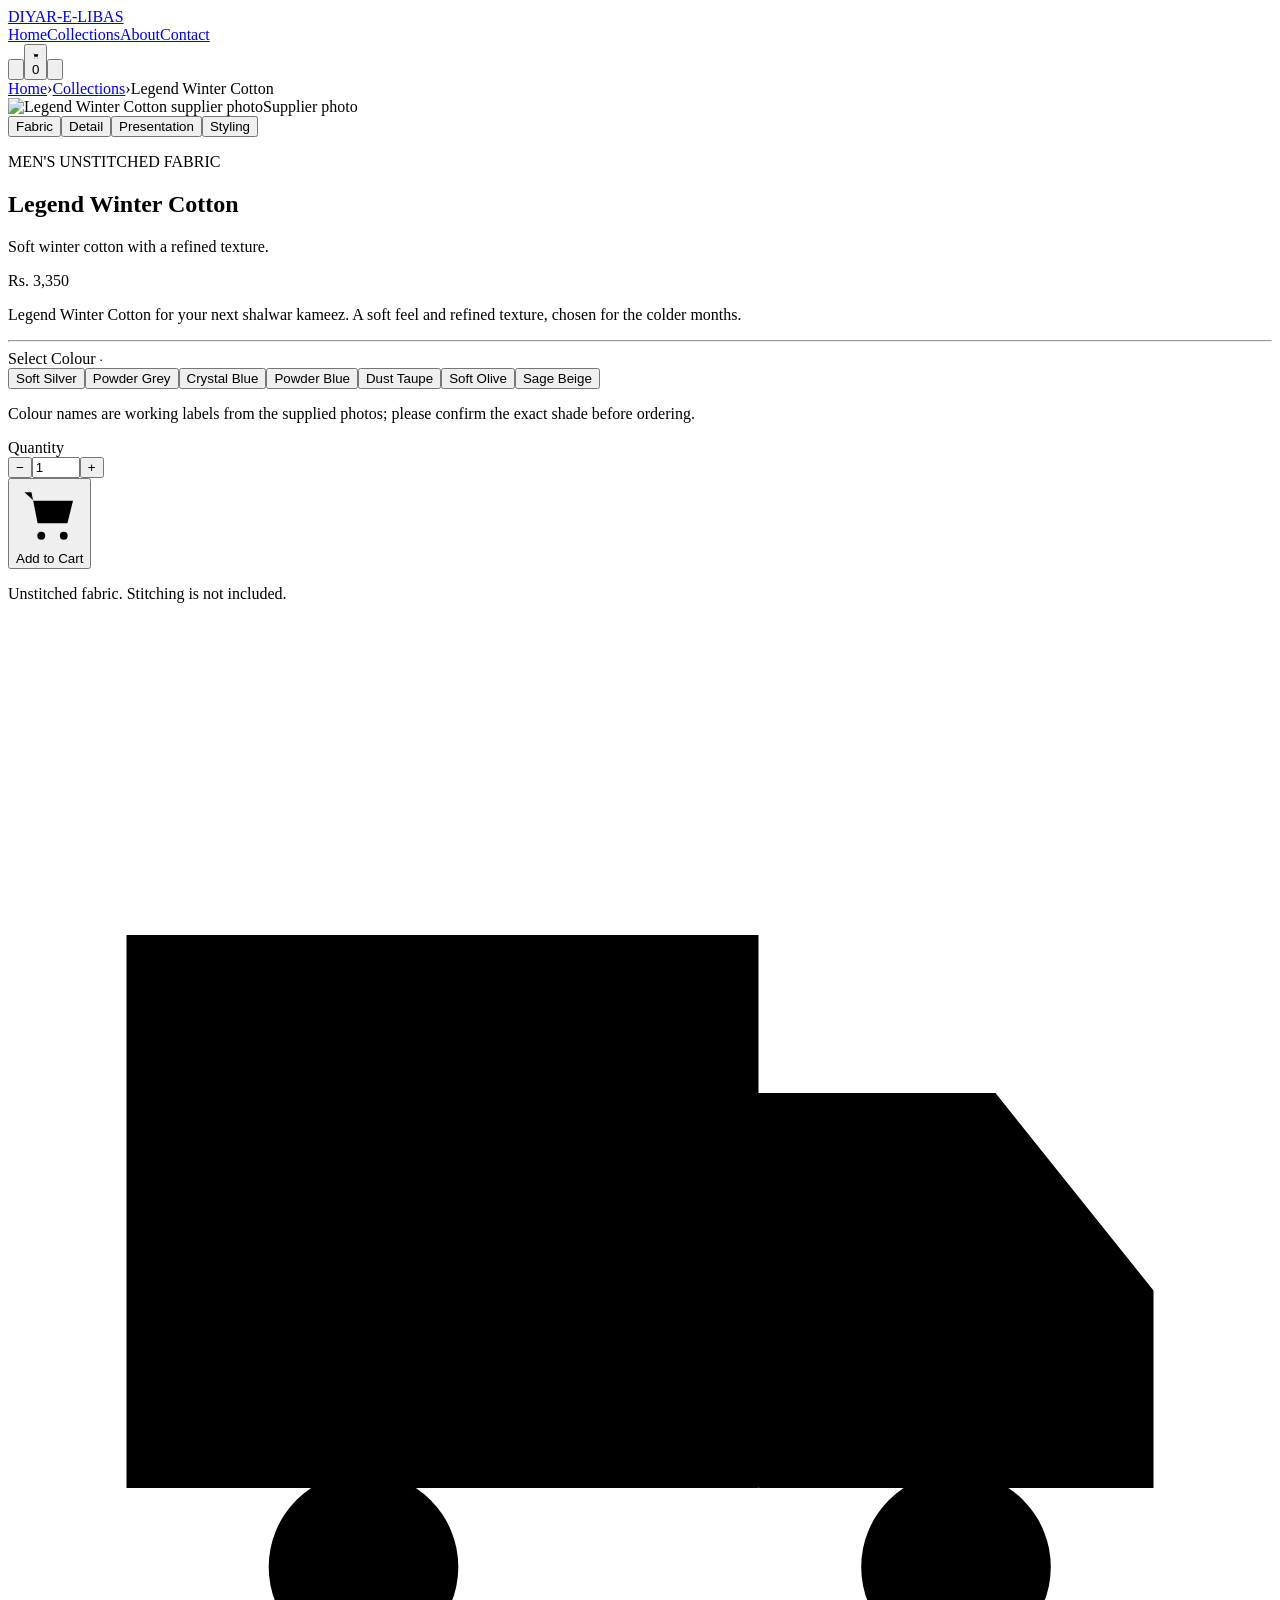
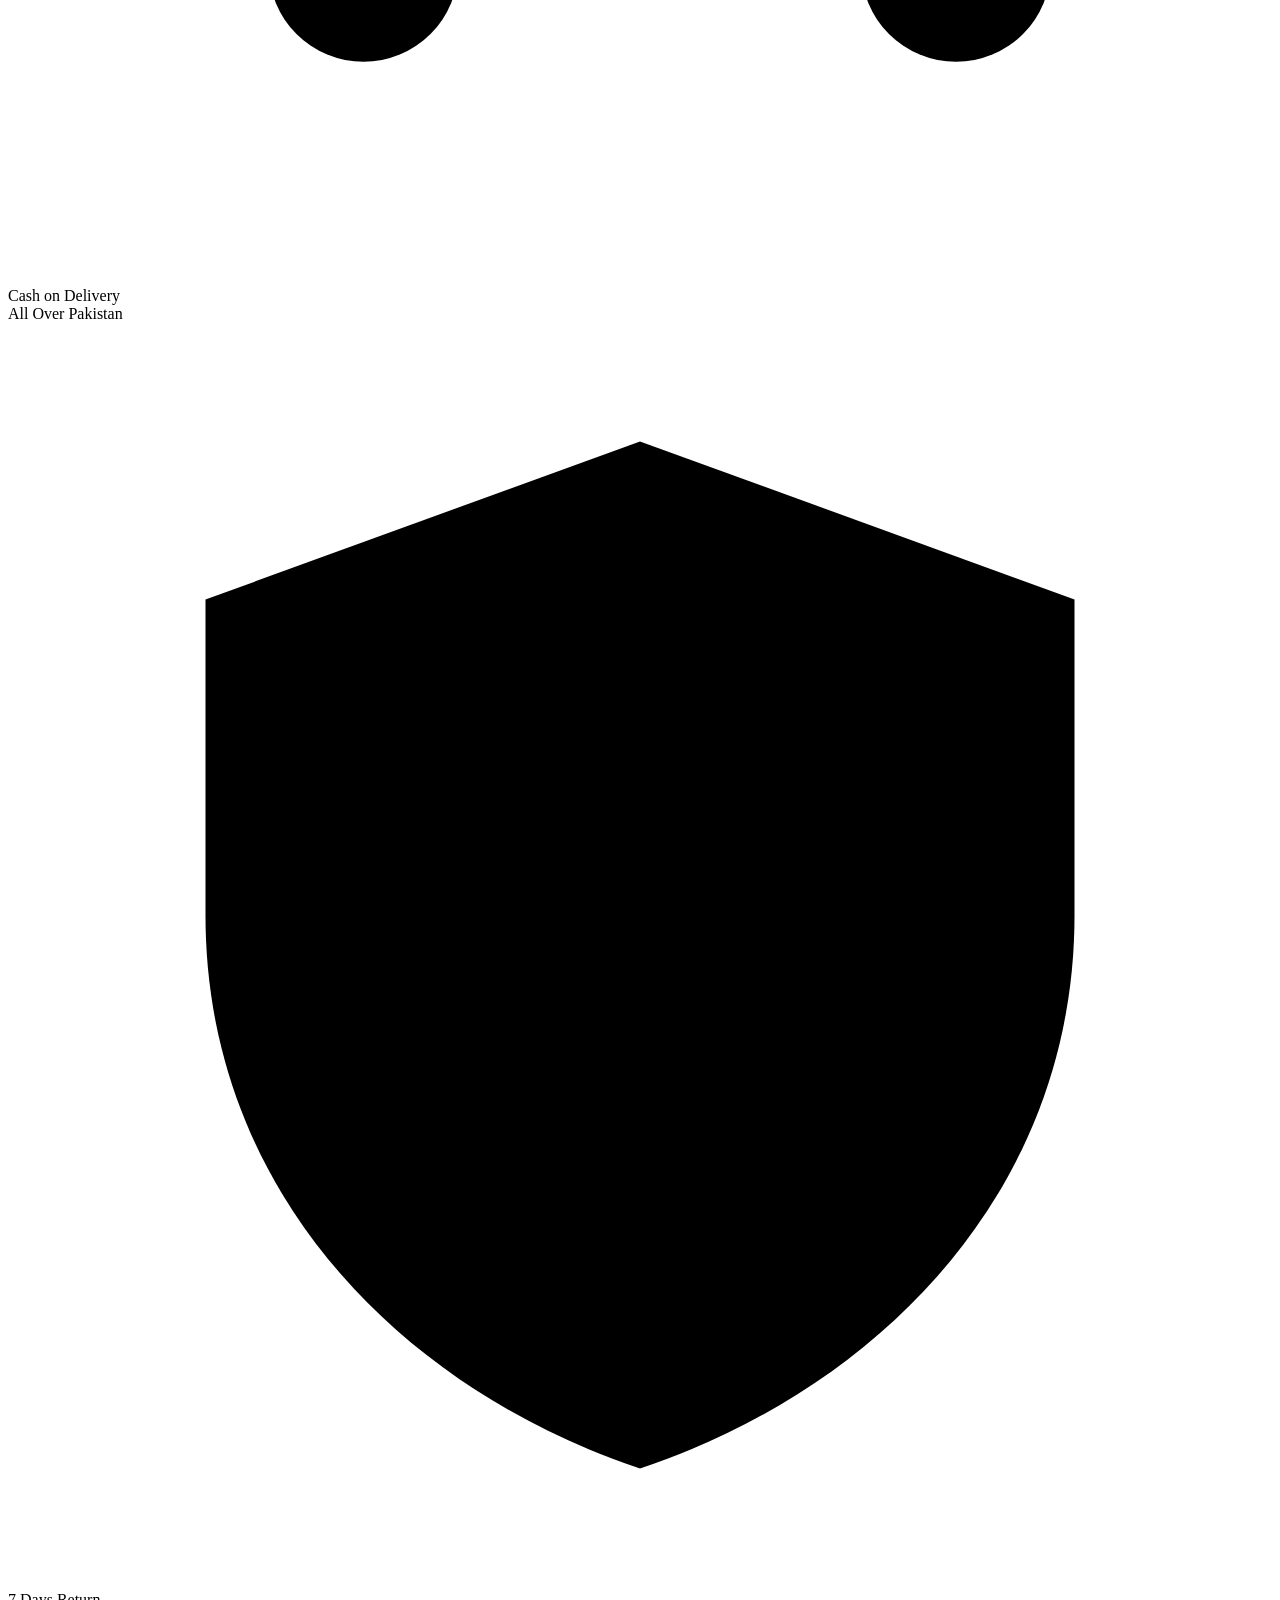
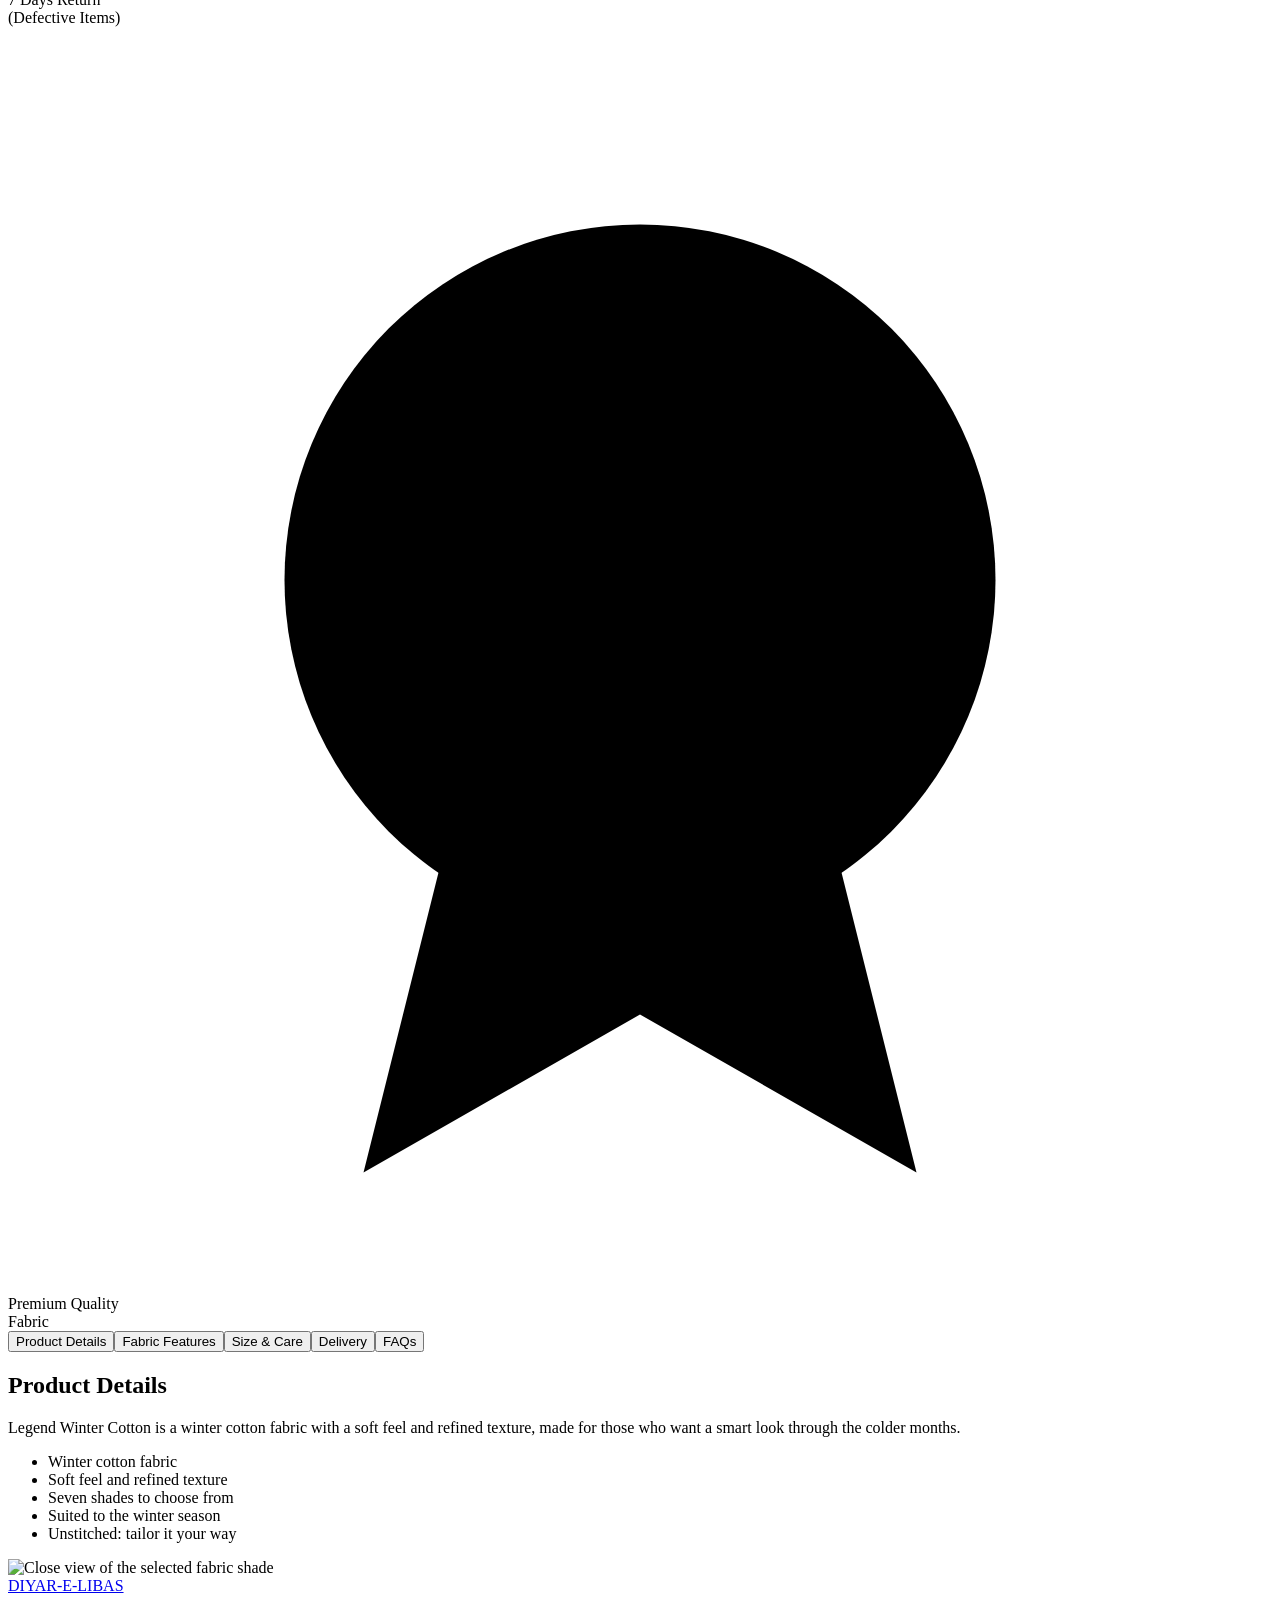
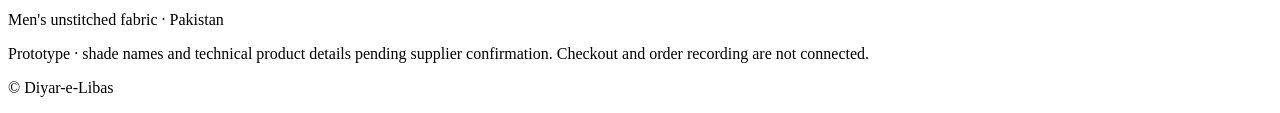
==== legend-winter-cotton.html @ 96d7ecd5 "Add files via upload" ====
<!doctype html>
<html lang="en"><head><meta charset="utf-8"><meta name="viewport" content="width=device-width, initial-scale=1"><meta name="description" content="Legend Winter Cotton men&#x27;s unstitched fabric by Diyar-e-Libas. Choose your shade and order across Pakistan."><title>Legend Winter Cotton Unstitched Fabric | Diyar-e-Libas</title>
<link rel="preconnect" href="https://fonts.googleapis.com"><link rel="preconnect" href="https://fonts.gstatic.com" crossorigin>
<link href="https://fonts.googleapis.com/css2?family=DM+Sans:wght@400;500;600;700&family=Playfair+Display:ital,wght@0,500;0,600;0,700;1,400;1,500&display=swap" rel="stylesheet">
<link rel="stylesheet" href="css/product.css"></head>
<body>
<header class="pdp-header"><div class="pdp-header-inner">
<a class="pdp-logo" href="index.html" aria-label="Diyar-e-Libas home">DIYAR-E-LIBAS</a>
<nav class="pdp-nav" id="primary-nav" aria-label="Main"><a href="index.html">Home</a><a class="active" href="index.html#collection">Collections</a><a href="index.html#guide">About</a><a href="index.html#details">Contact</a></nav>
<div class="pdp-icons"><button class="pdp-icon-btn" type="button" aria-label="Search"><svg viewBox="0 0 24 24"><circle cx="11" cy="11" r="7"/><path d="M20 20l-4-4"/></svg></button><button class="pdp-icon-btn" type="button" aria-label="Cart"><svg viewBox="0 0 24 24"><path d="M3 4h2.5l2.2 11h10.6l2-8H6.3"/><circle cx="9" cy="19.5" r="1.4"/><circle cx="17" cy="19.5" r="1.4"/></svg><span class="cart-count" id="cart-count">0</span></button><button class="pdp-icon-btn pdp-menu-btn" id="menu-toggle" type="button" aria-expanded="false" aria-controls="primary-nav" aria-label="Menu"><svg viewBox="0 0 24 24"><path d="M4 7h16M4 12h16M4 17h16"/></svg></button></div>
</div></header>
<main class="pdp-main">
<nav class="pdp-crumbs" aria-label="Breadcrumb"><a href="index.html">Home</a><span class="sep">›</span><a href="index.html#collection">Collections</a><span class="sep">›</span><span aria-current="page">Legend Winter Cotton</span></nav>
<section class="pdp-grid">
<div class="pdp-gallery"><div class="pdp-main-img"><img id="pdp-main-img" src="assets/products/collection2_01.webp" alt="Legend Winter Cotton supplier photo"><span class="pdp-view-label" id="pdp-view-label">Supplier photo</span></div><div class="pdp-thumbs"><button type="button" class="pdp-thumb " data-view="fabric" aria-pressed="false" aria-label="Fabric"><img src="assets/products/collection2_01.webp" alt="" loading="lazy"><span>Fabric</span></button><button type="button" class="pdp-thumb t-detail" data-view="detail" aria-pressed="false" aria-label="Detail"><img src="assets/products/collection2_01.webp" alt="" loading="lazy"><span>Detail</span></button><button type="button" class="pdp-thumb t-present" data-view="presentation" aria-pressed="false" aria-label="Presentation"><img src="assets/products/collection2_01.webp" alt="" loading="lazy"><span>Presentation</span></button><button type="button" class="pdp-thumb " data-view="styling" aria-pressed="false" aria-label="Styling"><img src="assets/style-model-1.jpg" alt="" loading="lazy"><span>Styling</span></button></div></div>
<div class="pdp-info"><p class="pdp-kicker">MEN'S UNSTITCHED FABRIC</p><h1>Legend Winter Cotton</h1><p class="pdp-tagline">Soft winter cotton with a refined texture.</p><p class="pdp-price">Rs. 3,350</p><p class="pdp-desc">Legend Winter Cotton for your next shalwar kameez. A soft feel and refined texture, chosen for the colder months.</p><hr class="pdp-rule">
<div class="pdp-label">Select Colour <small>· <span id="selected-shade"></span></small></div><div class="swatches" role="group" aria-label="Choose colour"><button type="button" class="swatch-btn" data-i="0" aria-pressed="false" aria-label="Soft Silver"><span class="swatch-dot" style="--c:#ada9af"></span><span class="nm">Soft Silver</span></button><button type="button" class="swatch-btn" data-i="1" aria-pressed="false" aria-label="Powder Grey"><span class="swatch-dot" style="--c:#737782"></span><span class="nm">Powder Grey</span></button><button type="button" class="swatch-btn" data-i="2" aria-pressed="false" aria-label="Crystal Blue"><span class="swatch-dot" style="--c:#7fa2ce"></span><span class="nm">Crystal Blue</span></button><button type="button" class="swatch-btn" data-i="3" aria-pressed="false" aria-label="Powder Blue"><span class="swatch-dot" style="--c:#a0acbc"></span><span class="nm">Powder Blue</span></button><button type="button" class="swatch-btn" data-i="4" aria-pressed="false" aria-label="Dust Taupe"><span class="swatch-dot" style="--c:#837b76"></span><span class="nm">Dust Taupe</span></button><button type="button" class="swatch-btn" data-i="5" aria-pressed="false" aria-label="Soft Olive"><span class="swatch-dot" style="--c:#909076"></span><span class="nm">Soft Olive</span></button><button type="button" class="swatch-btn" data-i="6" aria-pressed="false" aria-label="Sage Beige"><span class="swatch-dot" style="--c:#b2ab8e"></span><span class="nm">Sage Beige</span></button></div>
<p class="pdp-help">Colour names are working labels from the supplied photos; please confirm the exact shade before ordering.</p>
<div class="qty-row"><span class="pdp-label">Quantity</span><div class="qty"><button type="button" id="qty-minus" aria-label="Decrease quantity">−</button><input id="qty" type="number" min="1" max="20" value="1" inputmode="numeric" aria-label="Quantity"><button type="button" id="qty-plus" aria-label="Increase quantity">+</button></div></div>
<button class="add-cart" id="add-cart" type="button"><svg viewBox="0 0 24 24"><path d="M3 4h2.5l2.2 11h10.6l2-8H6.3"/><circle cx="9" cy="19.5" r="1.4"/><circle cx="17" cy="19.5" r="1.4"/></svg>Add to Cart</button><p class="cart-msg" id="cart-msg" role="status"></p>
<p class="unstitched-note">Unstitched fabric. Stitching is not included.</p>
<div class="trust"><div><svg viewBox="0 0 32 32"><path d="M3 8h16v14H3zM19 12h6l4 5v5h-10"/><circle cx="9" cy="24" r="2.4"/><circle cx="24" cy="24" r="2.4"/></svg>Cash on Delivery<br>All Over Pakistan</div><div><svg viewBox="0 0 32 32"><path d="M16 3l11 4v8c0 7-5 12-11 14C10 27 5 22 5 15V7z"/><path d="M11 16l4 4 7-8"/></svg>7 Days Return<br>(Defective Items)</div><div><svg viewBox="0 0 32 32"><circle cx="16" cy="14" r="9"/><path d="M11 21l-2 8 7-4 7 4-2-8"/><path d="M12 14l3 3 5-6"/></svg>Premium Quality<br>Fabric</div></div>
</div></section>
<section class="pdp-tabs-card" aria-label="Product information"><div class="tab-list" role="tablist"><button class="tab-btn" role="tab" id="tab-0" aria-controls="panel-0" aria-selected="true" tabindex="0" type="button">Product Details</button><button class="tab-btn" role="tab" id="tab-1" aria-controls="panel-1" aria-selected="false" tabindex="-1" type="button">Fabric Features</button><button class="tab-btn" role="tab" id="tab-2" aria-controls="panel-2" aria-selected="false" tabindex="-1" type="button">Size &amp; Care</button><button class="tab-btn" role="tab" id="tab-3" aria-controls="panel-3" aria-selected="false" tabindex="-1" type="button">Delivery</button><button class="tab-btn" role="tab" id="tab-4" aria-controls="panel-4" aria-selected="false" tabindex="-1" type="button">FAQs</button></div><div class="tab-panel" role="tabpanel" id="panel-0" aria-labelledby="tab-0"><div class="panel-grid"><div><h2>Product Details</h2><p>Legend Winter Cotton is a winter cotton fabric with a soft feel and refined texture, made for those who want a smart look through the colder months.</p><ul class="checks"><li>Winter cotton fabric</li><li>Soft feel and refined texture</li><li>Seven shades to choose from</li><li>Suited to the winter season</li><li>Unstitched: tailor it your way</li></ul></div><div class="panel-img"><img id="panel-img" src="assets/products/collection2_01.webp" alt="Close view of the selected fabric shade" loading="lazy"></div></div></div><div class="tab-panel" role="tabpanel" id="panel-1" aria-labelledby="tab-1" hidden><div class="panel-grid single"><div><h2>Fabric Features</h2><ul class="info-list"><li><b>Product</b><em>Legend Winter Cotton unstitched fabric</em></li><li><b>Shades</b><em>7 to choose from</em></li><li><b>Composition</b><em>Being confirmed with the supplier</em></li><li><b>Fabric length</b><em>Being confirmed with the supplier</em></li></ul><div class="note-box"><strong>Colour accuracy:</strong> lighting, camera processing and your screen can affect how a shade looks. If a precise shade matters, confirm it with us before ordering.</div></div></div></div><div class="tab-panel" role="tabpanel" id="panel-2" aria-labelledby="tab-2" hidden><div class="panel-grid single"><div><h2>Size &amp; Care</h2><ul class="info-list"><li><b>Type</b><em>Unstitched fabric, tailoring not included</em></li><li><b>Length per order</b><em>Being confirmed with the supplier</em></li><li><b>Care instructions</b><em>Being confirmed with the supplier</em></li></ul><div class="note-box">We will publish verified length and care details here before live orders open. We do not guess these specifications.</div></div></div></div><div class="tab-panel" role="tabpanel" id="panel-3" aria-labelledby="tab-3" hidden><div class="panel-grid single"><div><h2>Delivery</h2><ul class="info-list"><li><b>Coverage</b><em>All over Pakistan</em></li><li><b>Payment</b><em>Cash on Delivery planned</em></li><li><b>Delivery charges</b><em>Being confirmed</em></li><li><b>Delivery time</b><em>Being confirmed</em></li><li><b>Returns</b><em>7 days for defective items</em></li></ul></div></div></div><div class="tab-panel" role="tabpanel" id="panel-4" aria-labelledby="tab-4" hidden><div class="panel-grid single"><div class="faq"><h2>Frequently Asked Questions</h2><details><summary>Is this a ready-made suit?</summary><p>No. This is unstitched fabric. Stitching and tailoring are not included.</p></details><details><summary>How much fabric will I receive?</summary><p>The exact length is being confirmed with the supplier and will be shown here before live orders open.</p></details><details><summary>Will the shade match the photo exactly?</summary><p>Photos are a visual reference. Lighting and screen settings can change how a colour looks. If an exact match matters, confirm the shade with us before ordering.</p></details><details><summary>Can I pay Cash on Delivery?</summary><p>Cash on Delivery is planned for orders across Pakistan. Checkout is not connected in this prototype.</p></details><details><summary>What if the item arrives damaged or incorrect?</summary><p>Defective items are covered by our 7-day return window. The final policy wording will be published before launch.</p></details><details><summary>How much is delivery and when will it arrive?</summary><p>Courier, delivery charges and delivery time are being confirmed and will be shown clearly before an order is accepted.</p></details></div></div></div></section>
</main>
<footer class="pdp-footer"><a class="pdp-logo" href="index.html">DIYAR-E-LIBAS</a><p>Men's unstitched fabric · Pakistan</p><p>Prototype · shade names and technical product details pending supplier confirmation. Checkout and order recording are not connected.</p><p>© <span id="year"></span> Diyar-e-Libas</p></footer>
<script>window.PRODUCT={"name": "Legend Winter Cotton", "styling": "assets/style-model-1.jpg", "shades": [{"name": "Soft Silver", "color": "#ada9af", "img": "assets/products/collection2_01.webp"}, {"name": "Powder Grey", "color": "#737782", "img": "assets/products/collection2_02.webp"}, {"name": "Crystal Blue", "color": "#7fa2ce", "img": "assets/products/collection2_03.webp"}, {"name": "Powder Blue", "color": "#a0acbc", "img": "assets/products/collection2_04.webp"}, {"name": "Dust Taupe", "color": "#837b76", "img": "assets/products/collection2_05.webp"}, {"name": "Soft Olive", "color": "#909076", "img": "assets/products/collection2_06.webp"}, {"name": "Sage Beige", "color": "#b2ab8e", "img": "assets/products/collection2_07.webp"}]};</script><script src="js/product.js"></script>
</body></html>
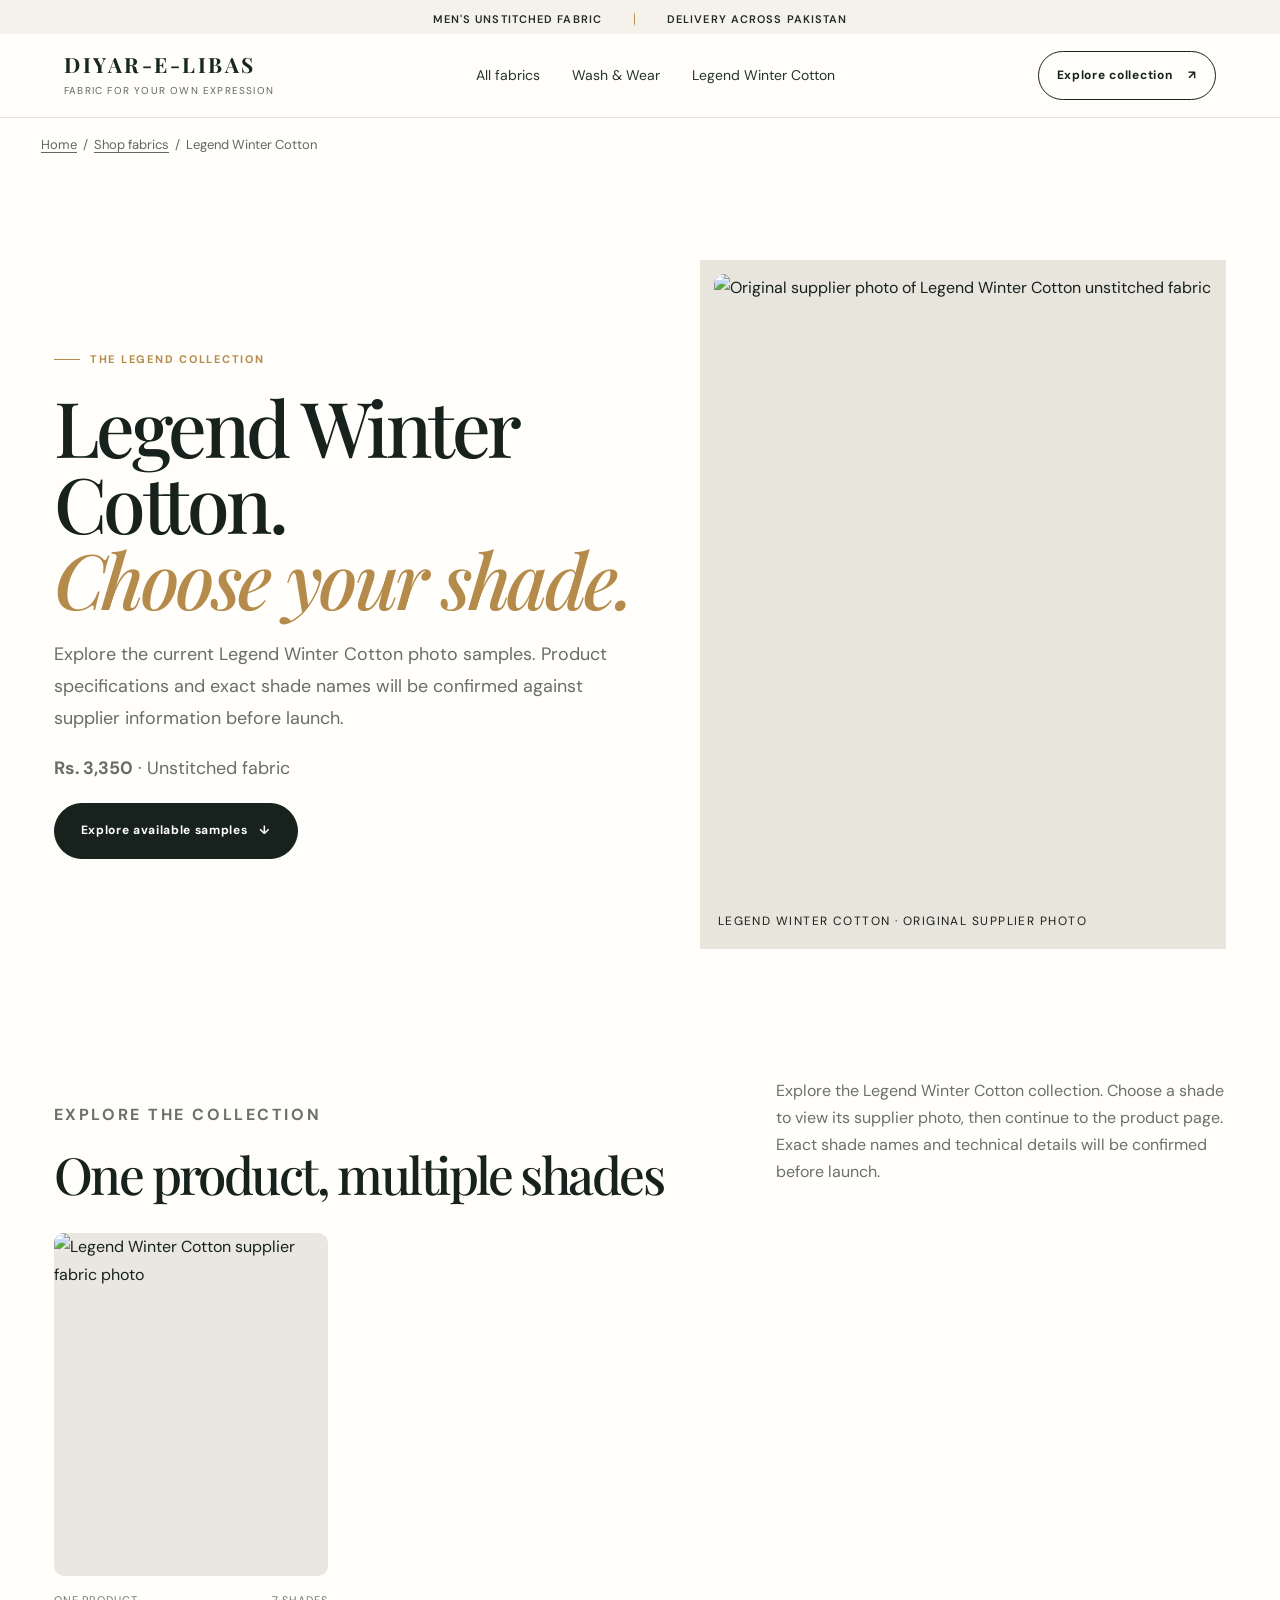
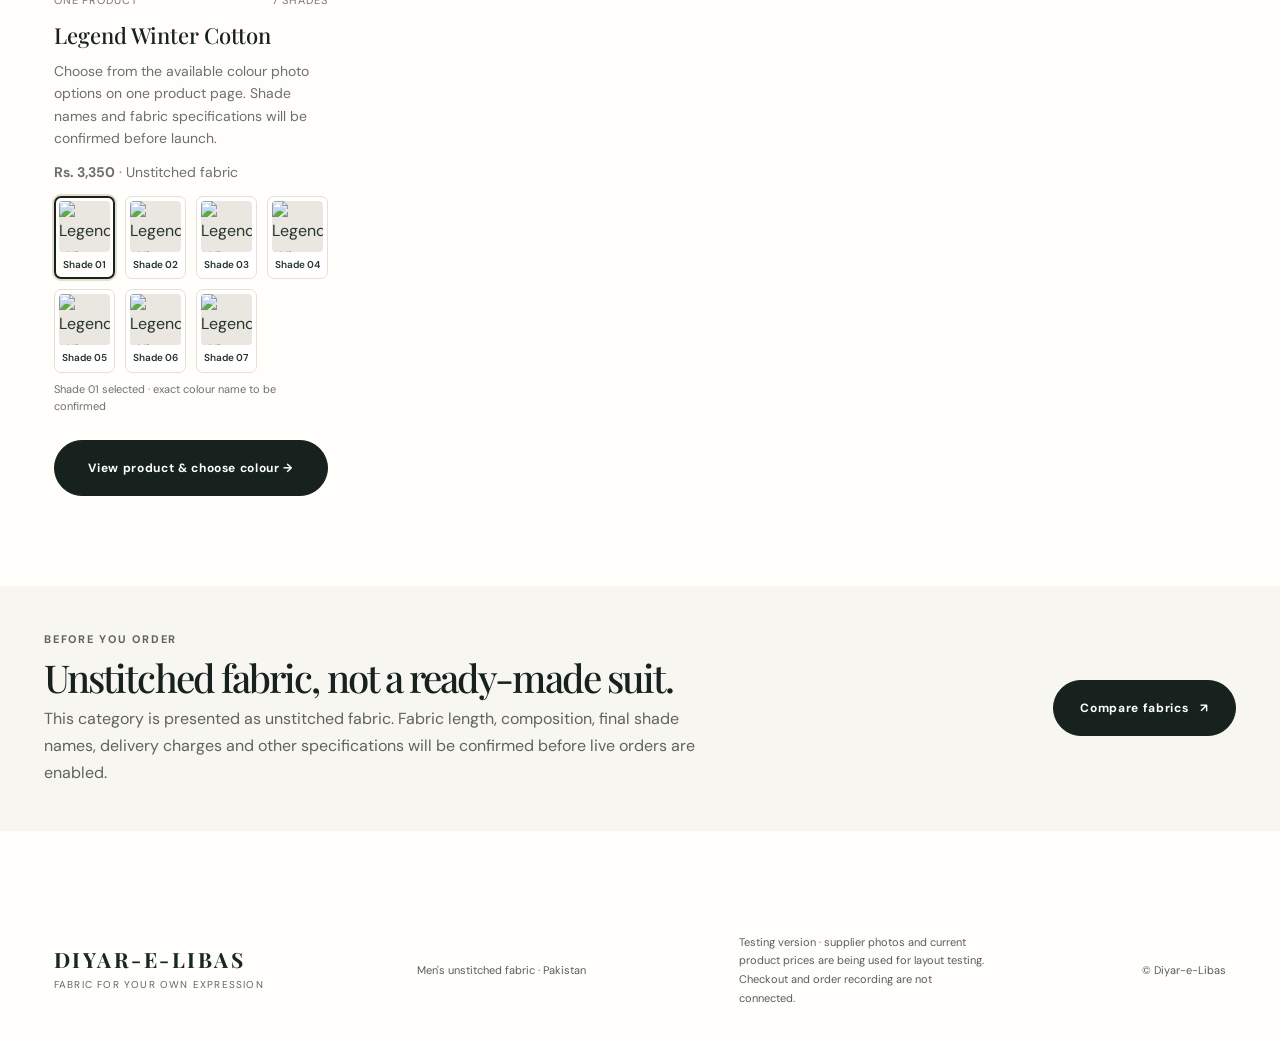
==== commit 3ac630c1: "Add files via upload" ====
--- a/legend-winter-cotton.html
+++ b/legend-winter-cotton.html
@@ -1,28 +1 @@
-<!doctype html>
-<html lang="en"><head><meta charset="utf-8"><meta name="viewport" content="width=device-width, initial-scale=1"><meta name="description" content="Legend Winter Cotton men&#x27;s unstitched fabric by Diyar-e-Libas. Choose your shade and order across Pakistan."><title>Legend Winter Cotton Unstitched Fabric | Diyar-e-Libas</title>
-<link rel="preconnect" href="https://fonts.googleapis.com"><link rel="preconnect" href="https://fonts.gstatic.com" crossorigin>
-<link href="https://fonts.googleapis.com/css2?family=DM+Sans:wght@400;500;600;700&family=Playfair+Display:ital,wght@0,500;0,600;0,700;1,400;1,500&display=swap" rel="stylesheet">
-<link rel="stylesheet" href="css/product.css"></head>
-<body>
-<header class="pdp-header"><div class="pdp-header-inner">
-<a class="pdp-logo" href="index.html" aria-label="Diyar-e-Libas home">DIYAR-E-LIBAS</a>
-<nav class="pdp-nav" id="primary-nav" aria-label="Main"><a href="index.html">Home</a><a class="active" href="index.html#collection">Collections</a><a href="index.html#guide">About</a><a href="index.html#details">Contact</a></nav>
-<div class="pdp-icons"><button class="pdp-icon-btn" type="button" aria-label="Search"><svg viewBox="0 0 24 24"><circle cx="11" cy="11" r="7"/><path d="M20 20l-4-4"/></svg></button><button class="pdp-icon-btn" type="button" aria-label="Cart"><svg viewBox="0 0 24 24"><path d="M3 4h2.5l2.2 11h10.6l2-8H6.3"/><circle cx="9" cy="19.5" r="1.4"/><circle cx="17" cy="19.5" r="1.4"/></svg><span class="cart-count" id="cart-count">0</span></button><button class="pdp-icon-btn pdp-menu-btn" id="menu-toggle" type="button" aria-expanded="false" aria-controls="primary-nav" aria-label="Menu"><svg viewBox="0 0 24 24"><path d="M4 7h16M4 12h16M4 17h16"/></svg></button></div>
-</div></header>
-<main class="pdp-main">
-<nav class="pdp-crumbs" aria-label="Breadcrumb"><a href="index.html">Home</a><span class="sep">›</span><a href="index.html#collection">Collections</a><span class="sep">›</span><span aria-current="page">Legend Winter Cotton</span></nav>
-<section class="pdp-grid">
-<div class="pdp-gallery"><div class="pdp-main-img"><img id="pdp-main-img" src="assets/products/collection2_01.webp" alt="Legend Winter Cotton supplier photo"><span class="pdp-view-label" id="pdp-view-label">Supplier photo</span></div><div class="pdp-thumbs"><button type="button" class="pdp-thumb " data-view="fabric" aria-pressed="false" aria-label="Fabric"><img src="assets/products/collection2_01.webp" alt="" loading="lazy"><span>Fabric</span></button><button type="button" class="pdp-thumb t-detail" data-view="detail" aria-pressed="false" aria-label="Detail"><img src="assets/products/collection2_01.webp" alt="" loading="lazy"><span>Detail</span></button><button type="button" class="pdp-thumb t-present" data-view="presentation" aria-pressed="false" aria-label="Presentation"><img src="assets/products/collection2_01.webp" alt="" loading="lazy"><span>Presentation</span></button><button type="button" class="pdp-thumb " data-view="styling" aria-pressed="false" aria-label="Styling"><img src="assets/style-model-1.jpg" alt="" loading="lazy"><span>Styling</span></button></div></div>
-<div class="pdp-info"><p class="pdp-kicker">MEN'S UNSTITCHED FABRIC</p><h1>Legend Winter Cotton</h1><p class="pdp-tagline">Soft winter cotton with a refined texture.</p><p class="pdp-price">Rs. 3,350</p><p class="pdp-desc">Legend Winter Cotton for your next shalwar kameez. A soft feel and refined texture, chosen for the colder months.</p><hr class="pdp-rule">
-<div class="pdp-label">Select Colour <small>· <span id="selected-shade"></span></small></div><div class="swatches" role="group" aria-label="Choose colour"><button type="button" class="swatch-btn" data-i="0" aria-pressed="false" aria-label="Soft Silver"><span class="swatch-dot" style="--c:#ada9af"></span><span class="nm">Soft Silver</span></button><button type="button" class="swatch-btn" data-i="1" aria-pressed="false" aria-label="Powder Grey"><span class="swatch-dot" style="--c:#737782"></span><span class="nm">Powder Grey</span></button><button type="button" class="swatch-btn" data-i="2" aria-pressed="false" aria-label="Crystal Blue"><span class="swatch-dot" style="--c:#7fa2ce"></span><span class="nm">Crystal Blue</span></button><button type="button" class="swatch-btn" data-i="3" aria-pressed="false" aria-label="Powder Blue"><span class="swatch-dot" style="--c:#a0acbc"></span><span class="nm">Powder Blue</span></button><button type="button" class="swatch-btn" data-i="4" aria-pressed="false" aria-label="Dust Taupe"><span class="swatch-dot" style="--c:#837b76"></span><span class="nm">Dust Taupe</span></button><button type="button" class="swatch-btn" data-i="5" aria-pressed="false" aria-label="Soft Olive"><span class="swatch-dot" style="--c:#909076"></span><span class="nm">Soft Olive</span></button><button type="button" class="swatch-btn" data-i="6" aria-pressed="false" aria-label="Sage Beige"><span class="swatch-dot" style="--c:#b2ab8e"></span><span class="nm">Sage Beige</span></button></div>
-<p class="pdp-help">Colour names are working labels from the supplied photos; please confirm the exact shade before ordering.</p>
-<div class="qty-row"><span class="pdp-label">Quantity</span><div class="qty"><button type="button" id="qty-minus" aria-label="Decrease quantity">−</button><input id="qty" type="number" min="1" max="20" value="1" inputmode="numeric" aria-label="Quantity"><button type="button" id="qty-plus" aria-label="Increase quantity">+</button></div></div>
-<button class="add-cart" id="add-cart" type="button"><svg viewBox="0 0 24 24"><path d="M3 4h2.5l2.2 11h10.6l2-8H6.3"/><circle cx="9" cy="19.5" r="1.4"/><circle cx="17" cy="19.5" r="1.4"/></svg>Add to Cart</button><p class="cart-msg" id="cart-msg" role="status"></p>
-<p class="unstitched-note">Unstitched fabric. Stitching is not included.</p>
-<div class="trust"><div><svg viewBox="0 0 32 32"><path d="M3 8h16v14H3zM19 12h6l4 5v5h-10"/><circle cx="9" cy="24" r="2.4"/><circle cx="24" cy="24" r="2.4"/></svg>Cash on Delivery<br>All Over Pakistan</div><div><svg viewBox="0 0 32 32"><path d="M16 3l11 4v8c0 7-5 12-11 14C10 27 5 22 5 15V7z"/><path d="M11 16l4 4 7-8"/></svg>7 Days Return<br>(Defective Items)</div><div><svg viewBox="0 0 32 32"><circle cx="16" cy="14" r="9"/><path d="M11 21l-2 8 7-4 7 4-2-8"/><path d="M12 14l3 3 5-6"/></svg>Premium Quality<br>Fabric</div></div>
-</div></section>
-<section class="pdp-tabs-card" aria-label="Product information"><div class="tab-list" role="tablist"><button class="tab-btn" role="tab" id="tab-0" aria-controls="panel-0" aria-selected="true" tabindex="0" type="button">Product Details</button><button class="tab-btn" role="tab" id="tab-1" aria-controls="panel-1" aria-selected="false" tabindex="-1" type="button">Fabric Features</button><button class="tab-btn" role="tab" id="tab-2" aria-controls="panel-2" aria-selected="false" tabindex="-1" type="button">Size &amp; Care</button><button class="tab-btn" role="tab" id="tab-3" aria-controls="panel-3" aria-selected="false" tabindex="-1" type="button">Delivery</button><button class="tab-btn" role="tab" id="tab-4" aria-controls="panel-4" aria-selected="false" tabindex="-1" type="button">FAQs</button></div><div class="tab-panel" role="tabpanel" id="panel-0" aria-labelledby="tab-0"><div class="panel-grid"><div><h2>Product Details</h2><p>Legend Winter Cotton is a winter cotton fabric with a soft feel and refined texture, made for those who want a smart look through the colder months.</p><ul class="checks"><li>Winter cotton fabric</li><li>Soft feel and refined texture</li><li>Seven shades to choose from</li><li>Suited to the winter season</li><li>Unstitched: tailor it your way</li></ul></div><div class="panel-img"><img id="panel-img" src="assets/products/collection2_01.webp" alt="Close view of the selected fabric shade" loading="lazy"></div></div></div><div class="tab-panel" role="tabpanel" id="panel-1" aria-labelledby="tab-1" hidden><div class="panel-grid single"><div><h2>Fabric Features</h2><ul class="info-list"><li><b>Product</b><em>Legend Winter Cotton unstitched fabric</em></li><li><b>Shades</b><em>7 to choose from</em></li><li><b>Composition</b><em>Being confirmed with the supplier</em></li><li><b>Fabric length</b><em>Being confirmed with the supplier</em></li></ul><div class="note-box"><strong>Colour accuracy:</strong> lighting, camera processing and your screen can affect how a shade looks. If a precise shade matters, confirm it with us before ordering.</div></div></div></div><div class="tab-panel" role="tabpanel" id="panel-2" aria-labelledby="tab-2" hidden><div class="panel-grid single"><div><h2>Size &amp; Care</h2><ul class="info-list"><li><b>Type</b><em>Unstitched fabric, tailoring not included</em></li><li><b>Length per order</b><em>Being confirmed with the supplier</em></li><li><b>Care instructions</b><em>Being confirmed with the supplier</em></li></ul><div class="note-box">We will publish verified length and care details here before live orders open. We do not guess these specifications.</div></div></div></div><div class="tab-panel" role="tabpanel" id="panel-3" aria-labelledby="tab-3" hidden><div class="panel-grid single"><div><h2>Delivery</h2><ul class="info-list"><li><b>Coverage</b><em>All over Pakistan</em></li><li><b>Payment</b><em>Cash on Delivery planned</em></li><li><b>Delivery charges</b><em>Being confirmed</em></li><li><b>Delivery time</b><em>Being confirmed</em></li><li><b>Returns</b><em>7 days for defective items</em></li></ul></div></div></div><div class="tab-panel" role="tabpanel" id="panel-4" aria-labelledby="tab-4" hidden><div class="panel-grid single"><div class="faq"><h2>Frequently Asked Questions</h2><details><summary>Is this a ready-made suit?</summary><p>No. This is unstitched fabric. Stitching and tailoring are not included.</p></details><details><summary>How much fabric will I receive?</summary><p>The exact length is being confirmed with the supplier and will be shown here before live orders open.</p></details><details><summary>Will the shade match the photo exactly?</summary><p>Photos are a visual reference. Lighting and screen settings can change how a colour looks. If an exact match matters, confirm the shade with us before ordering.</p></details><details><summary>Can I pay Cash on Delivery?</summary><p>Cash on Delivery is planned for orders across Pakistan. Checkout is not connected in this prototype.</p></details><details><summary>What if the item arrives damaged or incorrect?</summary><p>Defective items are covered by our 7-day return window. The final policy wording will be published before launch.</p></details><details><summary>How much is delivery and when will it arrive?</summary><p>Courier, delivery charges and delivery time are being confirmed and will be shown clearly before an order is accepted.</p></details></div></div></div></section>
-</main>
-<footer class="pdp-footer"><a class="pdp-logo" href="index.html">DIYAR-E-LIBAS</a><p>Men's unstitched fabric · Pakistan</p><p>Prototype · shade names and technical product details pending supplier confirmation. Checkout and order recording are not connected.</p><p>© <span id="year"></span> Diyar-e-Libas</p></footer>
-<script>window.PRODUCT={"name": "Legend Winter Cotton", "styling": "assets/style-model-1.jpg", "shades": [{"name": "Soft Silver", "color": "#ada9af", "img": "assets/products/collection2_01.webp"}, {"name": "Powder Grey", "color": "#737782", "img": "assets/products/collection2_02.webp"}, {"name": "Crystal Blue", "color": "#7fa2ce", "img": "assets/products/collection2_03.webp"}, {"name": "Powder Blue", "color": "#a0acbc", "img": "assets/products/collection2_04.webp"}, {"name": "Dust Taupe", "color": "#837b76", "img": "assets/products/collection2_05.webp"}, {"name": "Soft Olive", "color": "#909076", "img": "assets/products/collection2_06.webp"}, {"name": "Sage Beige", "color": "#b2ab8e", "img": "assets/products/collection2_07.webp"}]};</script><script src="js/product.js"></script>
-</body></html>+<!doctype html><html lang="en"><head><meta charset="utf-8"><meta name="viewport" content="width=device-width, initial-scale=1"><meta name="description" content="Explore Legend Winter Cotton by Diyar-e-Libas. View supplier photo samples and current price."><title>Legend Winter Cotton | Diyar-e-Libas</title><link rel="preconnect" href="https://fonts.googleapis.com"><link rel="preconnect" href="https://fonts.gstatic.com" crossorigin><link href="https://fonts.googleapis.com/css2?family=DM+Sans:wght@400;500;600;700&family=Playfair+Display:wght@500;600;700&display=swap" rel="stylesheet"><link rel="stylesheet" href="css/style.css"></head><body><div class="announcement"><span>MEN'S UNSTITCHED FABRIC</span><i></i><span>DELIVERY ACROSS PAKISTAN</span></div><header class="site-header"><a class="wordmark" href="index.html" aria-label="Diyar-e-Libas home"><span>DIYAR-E-LIBAS</span><small>FABRIC FOR YOUR OWN EXPRESSION</small></a><button class="menu-toggle" id="menu-toggle" aria-expanded="false" aria-controls="primary-nav">Menu <b>☰</b></button><nav class="primary-nav" id="primary-nav"><a href="index.html#collection">All fabrics</a><a href="wash-wear.html">Wash &amp; Wear</a><a href="legend-winter-cotton.html">Legend Winter Cotton</a></nav><a class="header-link" href="index.html#collection">Explore collection <span>↗</span></a></header><main><div class="breadcrumbs"><a href="index.html">Home</a> &nbsp;/&nbsp; <a href="index.html#collection">Shop fabrics</a> &nbsp;/&nbsp; Legend Winter Cotton</div><section class="category-hero"><div><p class="eyebrow"><span class="eyebrow-rule"></span> THE LEGEND COLLECTION</p><h1>Legend Winter Cotton.<br><em>Choose your shade.</em></h1><p>Explore the current Legend Winter Cotton photo samples. Product specifications and exact shade names will be confirmed against supplier information before launch.</p><p><strong>Rs. 3,350</strong> · Unstitched fabric</p><a class="button button-dark" href="#samples">Explore available samples <span>↓</span></a></div><div class="category-hero-media"><img src="assets/products/collection2_01.webp" alt="Original supplier photo of Legend Winter Cotton unstitched fabric"><span>Legend Winter Cotton · Original supplier photo</span></div></section><section class="category-products" id="samples"><div class="category-products-head"><div><p class="eyebrow">EXPLORE THE COLLECTION</p><h2>One product, multiple shades</h2></div><p>Explore the Legend Winter Cotton collection. Choose a shade to view its supplier photo, then continue to the product page. Exact shade names and technical details will be confirmed before launch.</p></div><div class="sample-grid" style="grid-template-columns:minmax(0,520px)"><article class="sample-card"><a href="legend-winter-cotton-product.html" aria-label="View Legend Winter Cotton product"><img id="category-preview" src="assets/products/collection2_01.webp" alt="Legend Winter Cotton supplier fabric photo" loading="lazy"></a><div class="sample-card-meta"><span>ONE PRODUCT</span><span>7 SHADES</span></div><h3>Legend Winter Cotton</h3><p>Choose from the available colour photo options on one product page. Shade names and fabric specifications will be confirmed before launch.</p><p><strong>Rs. 3,350</strong> · Unstitched fabric</p><div class="product-sample-options category-variants"><button type="button" class="product-sample-option active" data-image="assets/products/collection2_01.webp" data-sample="1" aria-pressed="true" style="width:58px"><img src="assets/products/collection2_01.webp" alt="Legend Winter Cotton shade photo 1" loading="lazy"><span>Shade 01</span></button><button type="button" class="product-sample-option " data-image="assets/products/collection2_02.webp" data-sample="2" aria-pressed="false" style="width:58px"><img src="assets/products/collection2_02.webp" alt="Legend Winter Cotton shade photo 2" loading="lazy"><span>Shade 02</span></button><button type="button" class="product-sample-option " data-image="assets/products/collection2_03.webp" data-sample="3" aria-pressed="false" style="width:58px"><img src="assets/products/collection2_03.webp" alt="Legend Winter Cotton shade photo 3" loading="lazy"><span>Shade 03</span></button><button type="button" class="product-sample-option " data-image="assets/products/collection2_04.webp" data-sample="4" aria-pressed="false" style="width:58px"><img src="assets/products/collection2_04.webp" alt="Legend Winter Cotton shade photo 4" loading="lazy"><span>Shade 04</span></button><button type="button" class="product-sample-option " data-image="assets/products/collection2_05.webp" data-sample="5" aria-pressed="false" style="width:58px"><img src="assets/products/collection2_05.webp" alt="Legend Winter Cotton shade photo 5" loading="lazy"><span>Shade 05</span></button><button type="button" class="product-sample-option " data-image="assets/products/collection2_06.webp" data-sample="6" aria-pressed="false" style="width:58px"><img src="assets/products/collection2_06.webp" alt="Legend Winter Cotton shade photo 6" loading="lazy"><span>Shade 06</span></button><button type="button" class="product-sample-option " data-image="assets/products/collection2_07.webp" data-sample="7" aria-pressed="false" style="width:58px"><img src="assets/products/collection2_07.webp" alt="Legend Winter Cotton shade photo 7" loading="lazy"><span>Shade 07</span></button></div><p class="variant-help" id="category-selected">Shade 01 selected · exact colour name to be confirmed</p><a class="button button-dark" href="legend-winter-cotton-product.html" style="margin-top:14px;width:100%;justify-content:center">View product &amp; choose colour →</a></article></div></section><section class="category-clarity"><div><p class="eyebrow">BEFORE YOU ORDER</p><h2>Unstitched fabric, not a ready-made suit.</h2><p>This category is presented as unstitched fabric. Fabric length, composition, final shade names, delivery charges and other specifications will be confirmed before live orders are enabled.</p></div><a class="button button-dark" href="index.html#comparison">Compare fabrics <span>↗</span></a></section></main><footer class="site-footer"><a class="wordmark footer-wordmark" href="index.html"><span>DIYAR-E-LIBAS</span><small>FABRIC FOR YOUR OWN EXPRESSION</small></a><p>Men's unstitched fabric · Pakistan</p><p class="footer-note">Testing version · supplier photos and current product prices are being used for layout testing. Checkout and order recording are not connected.</p><span>© <span id="year"></span> Diyar-e-Libas</span></footer><script src="js/main.js"></script><script>document.querySelectorAll('.category-variants [data-image]').forEach(button=>button.addEventListener('click',()=>{document.getElementById('category-preview').src=button.dataset.image;document.querySelectorAll('.category-variants [data-sample]').forEach(el=>{el.classList.toggle('active',el.dataset.sample===button.dataset.sample);el.setAttribute('aria-pressed',String(el.dataset.sample===button.dataset.sample));});document.getElementById('category-selected').textContent='Shade '+String(button.dataset.sample).padStart(2,'0')+' selected · exact colour name to be confirmed';}));</script></body></html>
--- a/css/style.css
+++ b/css/style.css
@@ -0,0 +1,1302 @@
+:root{--ink:#17231f;--ink-soft:#2d3934;--muted:#69736d;--paper:#faf9f5;--white:#fff;--ivory:#f0eee6;--sand:#e6e2d7;--olive:#66765c;--olive-dark:#43513e;--line:#deded4;--serif:'Playfair Display',Georgia,serif;--sans:'DM Sans',Arial,sans-serif;--max:1320px;--shadow:0 18px 50px rgba(23,35,31,.08)}
+*{box-sizing:border-box}html{scroll-behavior:smooth;scroll-padding-top:105px}body{margin:0;background:var(--paper);color:var(--ink);font-family:var(--sans);font-size:15px;line-height:1.65;-webkit-font-smoothing:antialiased}a{color:inherit;text-decoration:none}img{display:block;max-width:100%}button{font:inherit}.announcement{height:32px;background:var(--ink);color:#f7f6ef;display:flex;align-items:center;justify-content:center;gap:14px;font-size:9px;letter-spacing:.17em;font-weight:600}.announcement i{width:4px;height:4px;background:#b6c1a9;border-radius:50%}.site-header{height:84px;padding:0 max(calc((100vw - var(--max))/2 + 34px),5vw);display:flex;align-items:center;justify-content:space-between;gap:28px;background:rgba(250,249,245,.96);border-bottom:1px solid rgba(23,35,31,.09);position:sticky;top:0;z-index:20;backdrop-filter:blur(16px)}.wordmark{display:flex;flex-direction:column;gap:0;min-width:210px}.wordmark span{font-family:var(--serif);font-size:22px;font-weight:700;letter-spacing:.075em;line-height:1.15}.wordmark small{font-size:8px;letter-spacing:.18em;color:var(--muted);margin-top:6px}.primary-nav{display:flex;align-items:center;gap:clamp(18px,3vw,40px);font-size:11px;color:#414b46}.primary-nav a{transition:color .2s}.primary-nav a:hover,.header-link:hover,.text-link:hover{color:var(--olive)}.header-link{font-size:10px;font-weight:700;letter-spacing:.06em;border:1px solid var(--ink);padding:12px 16px;transition:all .2s}.header-link:hover{background:var(--ink);color:#fff}.header-link span,.button span{margin-left:12px}.menu-toggle{display:none;background:none;border:0;font:inherit}.hero{max-width:var(--max);margin:0 auto;padding:68px 34px 76px;display:grid;grid-template-columns:.86fr 1.14fr;gap:7%;align-items:center;min-height:590px}.hero-copy{padding:10px 0}.eyebrow{font-size:9px;letter-spacing:.19em;font-weight:700;color:var(--olive);margin:0 0 19px;display:flex;align-items:center;gap:10px}.eyebrow-rule{width:26px;height:1px;background:var(--olive)}h1,h2,h3,p{margin-top:0}h1,h2{font-family:var(--serif);font-weight:500;letter-spacing:-.05em;line-height:1.05}h1{font-size:clamp(52px,5.6vw,82px);margin-bottom:25px}h1 em,h2 em{font-weight:500;color:var(--olive);font-style:italic}.hero-description{max-width:455px;color:var(--muted);font-size:14px;line-height:1.95;margin-bottom:29px}.button{min-height:51px;display:inline-flex;align-items:center;justify-content:center;padding:0 23px;font-size:10px;font-weight:700;letter-spacing:.055em;transition:transform .2s,background .2s,border-color .2s}.button:hover{transform:translateY(-2px)}.button-dark{background:var(--ink);color:#fff;border:1px solid var(--ink)}.button-dark:hover{background:var(--olive-dark);border-color:var(--olive-dark)}.hero-proof{display:flex;align-items:center;gap:10px;margin-top:33px;color:var(--muted);font-size:10px}.proof-mark{font-size:9px;color:var(--olive);font-weight:700}.proof-divider{height:18px;width:1px;background:var(--line);margin:0 8px}.hero-media{position:relative;min-width:0;padding:0 0 0 10px}.hero-media:before{content:'';position:absolute;z-index:-1;right:-17px;top:-17px;bottom:17px;width:56%;background:#e9e8dd}.hero-media>img{width:100%;height:465px;object-fit:cover;object-position:center 55%;background:var(--ivory)}.media-caption{position:absolute;left:-16px;bottom:26px;background:var(--white);padding:17px 22px;min-width:245px;box-shadow:var(--shadow);display:flex;flex-direction:column;gap:4px}.media-caption span{font-size:8px;letter-spacing:.18em;color:var(--olive);font-weight:700}.media-caption strong{font-family:var(--serif);font-size:17px;font-weight:500}.image-review-note{position:absolute;bottom:7px;left:8px;right:8px;padding:5px 8px;background:#fffdf0dc;color:#655c48;font-size:9px;line-height:1.4}.hero-media .image-review-note{left:10px;right:0;bottom:-27px;background:transparent;color:var(--muted)}.benefit-rail{border-top:1px solid var(--line);border-bottom:1px solid var(--line);display:grid;grid-template-columns:repeat(3,1fr);padding:22px max(calc((100vw - var(--max))/2 + 34px),5vw);gap:30px;background:#f1f0e9}.benefit-rail>div{display:flex;align-items:center;gap:14px}.rail-icon{font-size:9px;color:var(--olive);font-weight:700;border:1px solid #c5cbbd;width:35px;height:35px;display:grid;place-items:center;flex-shrink:0}.benefit-rail p{margin:0;display:flex;flex-direction:column;line-height:1.55}.benefit-rail strong{font-size:11px;font-weight:700}.benefit-rail small{font-size:10px;color:var(--muted)}.section{max-width:var(--max);margin:0 auto;padding:100px 34px}.section-heading{display:flex;justify-content:space-between;align-items:end;gap:40px;margin-bottom:36px}.section-heading .eyebrow{margin-bottom:14px}.section-heading h2,.guide-intro h2,.product-clarity h2,.closing-cta h2{font-size:clamp(38px,4vw,56px);margin:0}.section-intro{max-width:370px;color:var(--muted);font-size:12px;line-height:1.9;margin:0 0 5px}.product-grid{display:grid;grid-template-columns:repeat(2,minmax(0,1fr));gap:26px}.product-card{background:#fff;border:1px solid #e5e4dc;padding:0 0 25px;min-width:0;transition:box-shadow .25s,transform .25s}.product-card:hover{box-shadow:var(--shadow);transform:translateY(-3px)}.product-image{height:390px;background:var(--ivory);display:block;position:relative;overflow:hidden}.product-image img{width:100%;height:100%;object-fit:cover;transition:transform .55s}.product-image:hover img{transform:scale(1.025)}.product-number{position:absolute;left:17px;top:17px;background:#faf9f0ed;color:var(--ink);padding:7px 10px;font-size:8px;letter-spacing:.13em;font-weight:700}.product-image .image-review-note{bottom:0;left:0;right:0}.product-meta{display:flex;justify-content:space-between;gap:10px;color:var(--olive);font-size:8px;font-weight:700;letter-spacing:.14em;padding:24px 25px 8px}.product-title-row{display:flex;justify-content:space-between;align-items:baseline;gap:12px;padding:0 25px}.product-title-row h3{font-family:var(--serif);font-size:29px;font-weight:500;letter-spacing:-.035em;margin:0}.product-title-row strong{font-size:14px;white-space:nowrap}.product-description{padding:0 25px;color:var(--muted);font-size:12px;line-height:1.85;max-width:540px;margin:10px 0 20px}.product-colours{padding:0 25px 20px}.product-colours>span{font-size:10px;font-weight:700;color:var(--ink-2)}.mini-swatches{display:flex;gap:10px;align-items:center;flex-wrap:wrap;margin:12px 0 7px}.swatch{border:0;padding:0;width:35px;height:35px;border-radius:50%;background:var(--swatch);cursor:pointer;position:relative;outline:1px solid transparent;outline-offset:3px;overflow:hidden;transition:transform .2s,outline-color .2s}.swatch img{width:100%;height:100%;object-fit:cover;opacity:.82;mix-blend-mode:multiply}.swatch:after{content:'';position:absolute;inset:0;border:1px solid #17201e26;border-radius:50%}.swatch:hover{transform:scale(1.06)}.swatch.active{outline:1px solid var(--ink)}.swatch:focus-visible,.button:focus-visible,a:focus-visible{outline:2px solid var(--olive);outline-offset:4px}.swatch-note{font-size:10px;color:var(--muted)}.button-outline{border:1px solid var(--ink);margin:0 25px;width:calc(100% - 50px);justify-content:space-between;background:transparent}.button-outline:hover{background:var(--ink);color:white}.honesty-note{font-size:11px;color:#625f54;background:#f1efe7;padding:16px 18px;margin:24px 0 0;line-height:1.8}.fabric-guide{background:var(--ink);color:#f8f7f0;padding:84px max(calc((100vw - var(--max))/2 + 34px),5vw);display:grid;grid-template-columns:.9fr 1.1fr;gap:9%;align-items:center}.fabric-guide .eyebrow{color:#c0c9b5}.guide-intro h2{margin-bottom:19px}.guide-intro h2 em{color:#c0c9b5}.guide-intro>p:not(.eyebrow){color:#c6ccc6;font-size:12px;line-height:1.95;max-width:440px}.text-link{font-size:10px;font-weight:700;border-bottom:1px solid #b6c1a9;padding:0 0 8px;display:inline-block;margin-top:9px}.guide-cards{display:grid;gap:0}.guide-cards article{padding:20px 0;border-bottom:1px solid #ffffff24;display:grid;grid-template-columns:42px 1fr;column-gap:13px}.guide-cards article:first-child{border-top:1px solid #ffffff24}.guide-index{grid-row:span 2;font-size:9px;color:#c0c9b5;padding-top:5px}.guide-cards h3{font-family:var(--serif);font-size:21px;font-weight:500;margin:0 0 4px}.guide-cards p{color:#c6ccc6;font-size:11px;margin:0;line-height:1.8}.comparison-section{padding-top:100px;padding-bottom:90px}.comparison-wrap{overflow-x:auto;border:1px solid var(--line);background:#fff}.comparison-wrap table{border-collapse:collapse;width:100%;min-width:560px;font-size:12px}.comparison-wrap thead{background:var(--ink);color:white}.comparison-wrap th,.comparison-wrap td{text-align:left;padding:18px 21px;border-bottom:1px solid #e8e7df}.comparison-wrap thead th{font-size:8px;letter-spacing:.16em;font-weight:700}.comparison-wrap tbody th{background:#f2f0e9;width:27%;font-weight:700}.comparison-wrap tbody tr:hover td{background:#faf9f5}.comparison-wrap tbody tr:last-child th,.comparison-wrap tbody tr:last-child td{border-bottom:0}.pending{font-size:11px;color:#827e70;font-style:italic}.table-note{font-size:10px;color:var(--muted);margin:12px 0 0}.product-clarity{max-width:var(--max);margin:0 auto 92px;padding:36px 34px;background:#ecece2;display:grid;grid-template-columns:52px 1fr 230px;gap:25px;align-items:center}.clarity-icon{width:38px;height:38px;border:1px solid var(--olive);border-radius:50%;display:grid;place-items:center;color:var(--olive);font-family:var(--serif);font-size:20px}.product-clarity .eyebrow{margin-bottom:9px}.product-clarity h2{font-size:34px;margin-bottom:12px}.product-clarity>div:nth-child(2)>p:last-child{font-size:12px;color:var(--muted);max-width:620px;margin:0;line-height:1.9}.clarity-side{border-left:1px solid #c7c8bb;padding-left:22px;display:flex;flex-direction:column;gap:5px}.clarity-side span{font-size:9px;color:var(--olive);font-weight:700}.clarity-side strong{font-size:11px}.clarity-side small{font-size:10px;color:var(--muted);line-height:1.8}.details-section{padding-top:0}.details-grid{display:grid;grid-template-columns:repeat(3,1fr);border:1px solid var(--line);background:#fff}.details-grid article{padding:28px 25px;border-right:1px solid var(--line)}.details-grid article:last-child{border-right:0}.details-grid article>span{color:var(--olive);font-size:9px;font-weight:700}.details-grid h3{font-family:var(--serif);font-size:22px;font-weight:500;margin:12px 0 9px}.details-grid p{font-size:11px;line-height:1.9;color:var(--muted);margin:0}.closing-cta{background:var(--olive-dark);color:#fff;text-align:center;padding:82px 24px 86px}.closing-cta .eyebrow{justify-content:center;color:#d8dfd0}.closing-cta h2{margin-bottom:15px}.closing-cta h2 em{color:#d8dfd0}.closing-cta>p:not(.eyebrow){color:#e1e5dd;font-size:12px;margin-bottom:26px}.button-light{background:#f8f7f0;color:var(--ink);border:1px solid #f8f7f0}.button-light:hover{background:#fff}.site-footer{max-width:var(--max);margin:auto;padding:30px 34px;display:flex;align-items:center;justify-content:space-between;gap:20px}.footer-wordmark{min-width:0}.footer-wordmark span{font-size:17px}.footer-wordmark small{font-size:8px}.site-footer>p{font-size:9px;color:var(--muted);margin:0}.site-footer>span{font-size:9px;color:var(--muted)}.site-footer .footer-note{max-width:250px}
+@media(max-width:900px){.site-header{padding:0 22px}.wordmark{min-width:0}.wordmark span{font-size:19px}.primary-nav{gap:18px}.header-link{font-size:9px;padding:10px 12px}.hero{padding:55px 26px;gap:5%;grid-template-columns:.95fr 1.05fr}.hero-media>img{height:380px}.hero-proof{flex-wrap:wrap}.section{padding:78px 26px}.product-image{height:320px}.product-title-row{align-items:flex-start;flex-direction:column;gap:3px}.fabric-guide{padding:68px 26px;gap:6%}.product-clarity{margin-left:26px;margin-right:26px;grid-template-columns:40px 1fr}.clarity-side{grid-column:2;border-left:0;border-top:1px solid #c7c8bb;padding:15px 0 0}.site-footer{padding:25px 26px;flex-wrap:wrap}}
+@media(max-width:650px){.announcement{height:30px;font-size:8px;letter-spacing:.12em}.site-header{height:70px;padding:0 20px}.wordmark span{font-size:16px}.wordmark small{font-size:7px}.menu-toggle{display:block;font-size:11px;font-weight:600;margin-left:auto;margin-right:13px}.menu-toggle b{margin-left:5px}.primary-nav{display:none;position:absolute;top:69px;left:0;right:0;padding:18px 22px 22px;background:var(--paper);border-bottom:1px solid var(--line);flex-direction:column;align-items:flex-start;gap:18px}.primary-nav.is-open{display:flex}.header-link{font-size:9px;padding:9px 10px;white-space:nowrap}.hero{display:flex;flex-direction:column;align-items:stretch;padding:42px 22px 53px;gap:31px}.hero-copy{padding:0}.hero h1{font-size:54px}.hero-description{font-size:13px}.hero-proof{margin-top:25px;gap:8px}.hero-media{padding-left:0}.hero-media:before{right:-8px;top:-8px;bottom:8px}.hero-media>img{height:350px}.media-caption{left:9px;bottom:20px;min-width:200px;padding:13px 16px}.media-caption strong{font-size:16px}.hero-media .image-review-note{bottom:-24px;font-size:8px}.benefit-rail{grid-template-columns:1fr;gap:15px;padding:20px 22px}.benefit-rail>div{gap:12px}.section{padding:64px 22px}.section-heading{display:block;margin-bottom:26px}.section-heading h2,.guide-intro h2{font-size:39px}.section-intro{font-size:12px;margin-top:15px}.product-grid{grid-template-columns:1fr;gap:22px}.product-image{height:340px}.product-meta{padding:19px 18px 7px;font-size:8px}.product-title-row{padding:0 18px;flex-direction:row;align-items:baseline}.product-title-row h3{font-size:24px}.product-title-row strong{font-size:13px}.product-description{padding:0 18px;margin-bottom:16px}.product-colours{padding:0 18px 17px}.button-outline{margin:0 18px;width:calc(100% - 36px)}.honesty-note{font-size:10px}.fabric-guide{display:block;padding:59px 22px}.guide-intro{margin-bottom:27px}.guide-cards h3{font-size:19px}.comparison-section{padding-top:63px;padding-bottom:61px}.comparison-wrap table{font-size:11px}.comparison-wrap th,.comparison-wrap td{padding:14px 12px}.product-clarity{margin:0 22px 63px;padding:24px 19px;grid-template-columns:34px 1fr;gap:12px}.product-clarity h2{font-size:28px}.product-clarity>div:nth-child(2)>p:last-child{font-size:11px}.clarity-side{grid-column:1/-1}.details-section{padding-top:0}.details-grid{grid-template-columns:1fr}.details-grid article{border-right:0;border-bottom:1px solid var(--line);padding:22px}.details-grid article:last-child{border-bottom:0}.closing-cta{padding:60px 20px 64px}.closing-cta h2{font-size:39px}.site-footer{display:grid;grid-template-columns:1fr 1fr;padding:24px 22px;gap:14px}.site-footer>p{font-size:9px}.site-footer .footer-note{grid-column:1/-1;max-width:none}.site-footer>span{justify-self:end}}
+@media(prefers-reduced-motion:reduce){html{scroll-behavior:auto}*,*:before,*:after{transition:none!important}}
+
+/* V6 refinement: stronger hierarchy, larger readable type, more prominent shopping-benefit rail */
+.benefit-rail{background:var(--ink);color:#f8f7f0;border-top:1px solid #33433b;border-bottom:1px solid #33433b;padding-top:30px;padding-bottom:30px;gap:24px}
+.benefit-rail>div{gap:16px;align-items:center;padding:10px 12px;border-right:1px solid #ffffff26}
+.benefit-rail>div:last-child{border-right:0}
+.rail-icon{width:48px;height:48px;font-size:12px;color:#f6f4e9;border:1px solid #aab79d;background:#334239;flex-shrink:0}
+.benefit-rail strong{font-size:14px;line-height:1.45;color:#fff;font-weight:700}
+.benefit-rail small{font-size:12px;line-height:1.55;color:#d0d8cf;margin-top:3px}
+body{font-size:16px;line-height:1.7}
+.announcement{font-size:10px}
+.primary-nav{font-size:13px}
+.header-link{font-size:12px;padding:13px 18px}
+.wordmark span{font-size:25px}
+.wordmark small{font-size:9px}
+.eyebrow{font-size:11px;letter-spacing:.16em}
+.hero-description{font-size:16px;line-height:1.85}
+.button{font-size:12px;min-height:56px;padding:0 26px}
+.hero-proof{font-size:12px}
+.section-intro{font-size:14px;line-height:1.8}
+.product-meta{font-size:10px}
+.product-title-row h3{font-size:32px}
+.product-title-row strong{font-size:16px}
+.product-description{font-size:14px;line-height:1.8}
+.product-colours>span,.swatch-note{font-size:12px}
+.swatch{width:39px;height:39px}
+.honesty-note{font-size:13px;line-height:1.8;padding:18px 20px}
+.guide-intro>p:not(.eyebrow){font-size:14px}
+.guide-cards h3{font-size:24px}
+.guide-cards p{font-size:13px}
+.text-link{font-size:12px}
+.comparison-wrap table{font-size:14px}
+.comparison-wrap th,.comparison-wrap td{padding:20px 23px}
+.comparison-wrap thead th{font-size:10px}
+.table-note{font-size:12px}
+.product-clarity h2{font-size:38px}
+.product-clarity>div:nth-child(2)>p:last-child{font-size:14px;line-height:1.8}
+.clarity-side strong{font-size:13px}
+.clarity-side small{font-size:12px}
+.details-grid h3{font-size:25px}
+.details-grid p{font-size:13px;line-height:1.8}
+.closing-cta>p:not(.eyebrow){font-size:14px}
+.site-footer>p,.site-footer>span{font-size:11px}
+@media(max-width:900px){.benefit-rail{padding-top:22px;padding-bottom:22px}.benefit-rail>div{padding:6px 8px}.benefit-rail strong{font-size:12px}.benefit-rail small{font-size:11px}.hero-description{font-size:15px}.product-title-row h3{font-size:28px}}
+@media(max-width:650px){
+ .benefit-rail{padding:22px;background:var(--ink);gap:12px}
+ .benefit-rail>div{border-right:0;border-bottom:1px solid #ffffff26;padding:10px 4px 14px;gap:14px}
+ .benefit-rail>div:last-child{border-bottom:0;padding-bottom:5px}
+ .rail-icon{width:44px;height:44px;font-size:12px}
+ .benefit-rail strong{font-size:14px}
+ .benefit-rail small{font-size:12px}
+ .wordmark span{font-size:18px}
+ .primary-nav{font-size:14px}
+ .header-link{font-size:10px;padding:10px 11px}
+ .eyebrow{font-size:10px}
+ .hero-description{font-size:15px;line-height:1.8}
+ .button{font-size:12px;min-height:54px}
+ .section-intro{font-size:13px}
+ .product-title-row h3{font-size:27px}
+ .product-title-row strong{font-size:15px}
+ .product-description{font-size:13px}
+ .product-colours>span,.swatch-note{font-size:12px}
+ .swatch{width:36px;height:36px}
+ .honesty-note{font-size:12px;padding:15px}
+ .guide-intro>p:not(.eyebrow){font-size:13px}
+ .guide-cards h3{font-size:22px}
+ .guide-cards p{font-size:12px}
+ .comparison-wrap table{font-size:12px}
+ .comparison-wrap th,.comparison-wrap td{padding:14px 12px}
+ .product-clarity h2{font-size:29px}
+ .product-clarity>div:nth-child(2)>p:last-child{font-size:12px}
+ .details-grid h3{font-size:23px}
+ .details-grid p{font-size:12px}
+ .closing-cta>p:not(.eyebrow){font-size:13px}
+}
+
+/* V7 mobile header fix: prevent wordmark, tagline, menu and CTA from overlapping */
+@media (max-width: 650px) {
+  .site-header {
+    display: grid;
+    grid-template-columns: minmax(0, 1fr) auto auto;
+    align-items: center;
+    column-gap: 12px;
+    height: 72px;
+    min-height: 72px;
+    padding: 0 16px;
+  }
+  .wordmark {
+    min-width: 0;
+    width: auto;
+    max-width: 100%;
+    overflow: hidden;
+  }
+  .wordmark span {
+    display: block;
+    white-space: nowrap;
+    font-size: clamp(13px, 3.4vw, 17px);
+    letter-spacing: .015em;
+    line-height: 1.15;
+  }
+  .wordmark small {
+    display: none;
+  }
+  .menu-toggle {
+    flex: none;
+    margin: 0;
+    padding: 8px 0;
+    white-space: nowrap;
+    font-size: 11px;
+    line-height: 1.2;
+  }
+  .menu-toggle b {
+    display: inline-block;
+    margin-left: 4px;
+    font-size: 14px;
+  }
+  .header-link {
+    display: inline-flex;
+    align-items: center;
+    justify-content: center;
+    gap: 5px;
+    max-width: 142px;
+    min-width: 0;
+    padding: 10px 9px;
+    white-space: nowrap;
+    font-size: 9px;
+    line-height: 1.2;
+    letter-spacing: .015em;
+  }
+  .header-link span {
+    margin-left: 2px;
+  }
+  .primary-nav {
+    top: 71px;
+  }
+}
+@media (max-width: 380px) {
+  .site-header {
+    column-gap: 9px;
+    padding-left: 12px;
+    padding-right: 12px;
+  }
+  .wordmark span {
+    font-size: 13px;
+  }
+  .menu-toggle {
+    font-size: 0;
+  }
+  .menu-toggle b {
+    font-size: 19px;
+    margin-left: 0;
+  }
+  .header-link {
+    max-width: 132px;
+    padding: 9px 7px;
+    font-size: 8px;
+  }
+}
+
+
+/* Category pages */
+.category-hero { padding: clamp(42px, 7vw, 96px) max(24px, calc((100% - 1280px)/2)); background: var(--paper, #f8f7f2); display:grid; grid-template-columns:1fr .9fr; gap:clamp(28px,5vw,76px); align-items:center; }
+.category-hero h1 { font-family:'Playfair Display', Georgia, serif; font-size:clamp(42px,6vw,82px); line-height:.99; letter-spacing:-.045em; margin:18px 0 22px; font-weight:500; }
+.category-hero h1 em { color:var(--olive, #77816d); font-weight:500; }
+.category-hero p:not(.eyebrow) { max-width:600px; font-size:clamp(16px,1.4vw,19px); line-height:1.8; color:#696d66; }
+.category-hero-media { position:relative; background:#e8e5dc; padding:14px; }
+.category-hero-media img { display:block; width:100%; aspect-ratio:4/5; object-fit:cover; }
+.category-hero-media span { display:block; padding:14px 4px 3px; font-size:12px; letter-spacing:.12em; text-transform:uppercase; }
+.breadcrumbs { padding:22px clamp(20px,5vw,76px); color:#6e736a; font-size:13px; }
+.breadcrumbs a { text-decoration:underline; text-underline-offset:3px; }
+.category-products { padding:64px clamp(20px,5vw,76px) 90px; max-width:1440px; margin:auto; }
+.category-products-head { display:flex; justify-content:space-between; align-items:end; gap:28px; margin-bottom:32px; }
+.category-products-head h2 { font-family:'Playfair Display',Georgia,serif; font-size:clamp(32px,4vw,52px); line-height:1.05; margin:10px 0 0; font-weight:500; }
+.category-products-head p { max-width:450px; line-height:1.7; color:#6b7068; font-size:16px; }
+.sample-grid { display:grid; grid-template-columns:repeat(4,minmax(0,1fr)); gap:24px 18px; }
+.sample-card { min-width:0; }
+.sample-card img { display:block; width:100%; aspect-ratio:4/5; object-fit:cover; background:#e9e7e0; }
+.sample-card-meta { display:flex; justify-content:space-between; gap:8px; color:#73776f; font-size:11px; letter-spacing:.08em; text-transform:uppercase; margin-top:15px; }
+.sample-card h3 { font-family:'Playfair Display',Georgia,serif; font-weight:500; font-size:22px; margin:8px 0 5px; }
+.sample-card p { font-size:14px; line-height:1.6; color:#6d716b; margin:0 0 12px; }
+.sample-card .sample-label { display:inline-block; border:1px solid #d6d8ce; padding:7px 10px; font-size:12px; color:#4b5348; }
+.category-clarity { margin:0 clamp(20px,5vw,76px) 72px; padding:clamp(24px,4vw,44px); background:#eae9df; display:flex; justify-content:space-between; align-items:center; gap:32px; }
+.category-clarity h2 { font-family:'Playfair Display',Georgia,serif; font-size:clamp(27px,3vw,42px); font-weight:500; margin:8px 0; }
+.category-clarity p { max-width:690px; line-height:1.7; margin:0; color:#5e645b; }
+.category-clarity .button { flex-shrink:0; }
+@media(max-width:900px){.category-hero{grid-template-columns:1fr .8fr}.sample-grid{grid-template-columns:repeat(3,minmax(0,1fr))}.category-products-head{align-items:start;flex-direction:column;gap:8px}}
+@media(max-width:620px){.category-hero{grid-template-columns:1fr;padding:38px 20px 32px;gap:24px}.category-hero h1{font-size:48px}.category-hero-media{max-width:100%;padding:8px}.category-hero-media img{aspect-ratio:5/4}.breadcrumbs{padding:17px 20px}.category-products{padding:42px 20px 54px}.sample-grid{grid-template-columns:repeat(2,minmax(0,1fr));gap:24px 12px}.sample-card h3{font-size:19px}.sample-card p{font-size:13px}.sample-card-meta{font-size:9px;letter-spacing:.04em}.category-clarity{margin:0 20px 42px;align-items:flex-start;flex-direction:column;gap:20px}.category-clarity .button{width:100%}}
+
+
+/* Individual product detail pages — CRO layout */
+.product-detail {max-width:1400px;margin:0 auto;padding:16px clamp(20px,4vw,64px) 80px}
+.product-detail-grid{display:grid;grid-template-columns:minmax(0,1.08fr) minmax(360px,.92fr);gap:clamp(28px,5vw,76px);align-items:start;padding-top:20px}
+.product-gallery{display:grid;grid-template-columns:76px minmax(0,1fr);gap:14px;position:sticky;top:18px}
+.product-thumbs{display:flex;flex-direction:column;gap:10px;max-height:650px;overflow:auto}
+.product-thumb{border:1px solid transparent;padding:0;background:#eeede7;cursor:pointer}
+.product-thumb.active{border:2px solid var(--ink,#17231f)}
+.product-thumb img{display:block;width:100%;aspect-ratio:3/4;object-fit:cover}
+.product-main-image{width:100%;background:#eeede7;padding:10px}
+.product-main-image img{display:block;width:100%;aspect-ratio:4/5;object-fit:contain;mix-blend-mode:multiply}
+.product-info{padding:14px 0}
+.product-info .product-kicker{font-size:12px;letter-spacing:.12em;text-transform:uppercase;color:#72786d;font-weight:700}
+.product-info h1{font:500 clamp(38px,4.2vw,64px)/1.02 'Playfair Display',Georgia,serif;letter-spacing:-.04em;margin:15px 0 16px}
+.product-price{font-size:25px;font-weight:700;margin:0 0 12px}
+.product-intro{font-size:17px;line-height:1.75;color:#626960;max-width:620px}
+.product-facts{display:flex;flex-wrap:wrap;gap:10px;margin:22px 0 26px}
+.product-fact{border:1px solid #d9dbd1;padding:10px 12px;font-size:13px;color:#343c35}
+.product-select-title{font-size:14px;font-weight:700;margin:24px 0 10px}
+.product-sample-options{display:flex;flex-wrap:wrap;gap:9px}
+.product-sample-option{width:58px;border:1px solid #d6d8cf;background:#fff;padding:4px;cursor:pointer}
+.product-sample-option.active{border:2px solid #17231f;padding:3px}
+.product-sample-option img{display:block;width:100%;aspect-ratio:1;object-fit:cover}
+.product-sample-option span{display:block;font-size:10px;padding:4px 0 1px;color:#4e554d}
+.product-selected-note{font-size:13px;color:#687066;margin:9px 0 0}
+.product-clarity-note{background:#efede4;border-left:3px solid #7c866e;padding:17px 18px;margin:24px 0;font-size:14px;line-height:1.7;color:#353b34}
+.product-clarity-note strong{display:block;margin-bottom:3px}
+.product-actions{display:grid;grid-template-columns:1fr;gap:10px;margin-top:20px}
+.product-actions .button{width:100%;justify-content:center}
+.product-test-note{font-size:12px;line-height:1.6;color:#767a71;margin-top:12px}
+.product-detail-lower{margin-top:70px;display:grid;grid-template-columns:1fr 1fr;gap:24px}
+.product-detail-panel{background:#f0efe9;padding:clamp(22px,3vw,36px)}
+.product-detail-panel h2{font:500 clamp(25px,3vw,38px)/1.1 'Playfair Display',Georgia,serif;margin:0 0 14px}
+.product-detail-panel p,.product-detail-panel li{font-size:15px;line-height:1.8;color:#5d635a}
+.product-detail-panel ul{padding-left:20px}
+.product-related{margin-top:58px}
+.product-related h2{font:500 clamp(28px,3vw,40px)/1.1 'Playfair Display',Georgia,serif}
+.product-related-grid{display:grid;grid-template-columns:repeat(4,minmax(0,1fr));gap:16px}
+.product-related-card{display:block;color:inherit;text-decoration:none}
+.product-related-card img{width:100%;aspect-ratio:4/5;object-fit:cover;background:#eeede7;display:block}
+.product-related-card span{display:block;margin-top:8px;font-size:13px}
+@media(max-width:800px){.product-detail-grid{grid-template-columns:1fr;gap:18px}.product-gallery{position:static;grid-template-columns:58px minmax(0,1fr);gap:9px}.product-thumbs{max-height:480px}.product-info{padding-top:12px}.product-detail-lower{grid-template-columns:1fr;margin-top:40px}.product-related-grid{grid-template-columns:repeat(2,minmax(0,1fr))}.product-info h1{font-size:42px}}
+@media(max-width:420px){.product-detail{padding-left:15px;padding-right:15px}.product-gallery{grid-template-columns:48px minmax(0,1fr);gap:7px}.product-main-image{padding:5px}.product-info h1{font-size:36px}.product-price{font-size:23px}.product-intro{font-size:15px}.product-sample-option{width:50px}}
+
+
+/* MOBILE UX REFINEMENT V2 — stronger hierarchy, real image presence, less card chrome */
+@media (max-width: 700px) {
+  .announcement {height:30px;font-size:9px;letter-spacing:.12em}
+  .site-header {height:76px;padding:0 18px;gap:12px}
+  .wordmark {min-width:0;flex:1}
+  .wordmark span {font-size:20px;letter-spacing:.035em}
+  .wordmark small {font-size:7px;letter-spacing:.11em}
+  .menu-toggle {font-size:14px;white-space:nowrap;gap:8px}
+  .header-link {font-size:10px;padding:10px 11px;white-space:nowrap}
+  .hero {padding:40px 20px 34px;gap:26px}
+  .hero h1,.category-hero h1 {font-size:clamp(39px,10vw,54px);line-height:1.04;letter-spacing:-.045em}
+  .hero-description,.category-hero p:not(.eyebrow) {font-size:16px;line-height:1.65}
+  .category-hero {padding:34px 20px 26px;gap:24px}
+  .category-hero-media {margin:0;max-width:none}
+  .category-hero-media img {width:100%;aspect-ratio:1/1;object-fit:cover}
+  .category-hero-media span {font-size:10px;padding-top:8px}
+  .breadcrumbs {padding:14px 20px;font-size:11px}
+  .category-products {padding:34px 20px 48px}
+  .category-products-head {display:block;margin-bottom:24px}
+  .category-products-head .eyebrow {margin-bottom:10px}
+  .category-products-head h2 {font-size:32px;line-height:1.12;margin:0 0 12px}
+  .category-products-head>p {font-size:14px;line-height:1.65;max-width:40rem}
+  .sample-grid {display:grid!important;grid-template-columns:1fr!important;gap:34px!important}
+  .sample-card {border:0!important;outline:0!important;background:transparent!important;box-shadow:none!important;padding:0!important;min-width:0}
+  .sample-card>a {display:block;width:100%;overflow:hidden;background:#efeee9}
+  .sample-card>a img {display:block;width:100%;height:auto;aspect-ratio:1/1;object-fit:cover;object-position:center}
+  .sample-card-meta {display:flex;justify-content:space-between;gap:12px;margin:14px 0 7px;font-size:10px;letter-spacing:.08em}
+  .sample-card h3 {font-size:27px;line-height:1.2;margin:0 0 10px;max-width:22ch}
+  .sample-card>p {font-size:14px;line-height:1.65;margin:8px 0}
+  .category-variants {display:flex;gap:9px;flex-wrap:wrap;margin:16px 0 20px}
+  .category-variants .product-sample-option {width:clamp(54px,16vw,72px)!important;padding:0!important;border:1px solid #d8d8cf!important;background:transparent!important;flex:0 0 auto}
+  .category-variants .product-sample-option img {width:100%;aspect-ratio:1/1;object-fit:cover}
+  .category-variants .product-sample-option span {display:block;font-size:9px;line-height:1.25;padding:6px 2px}
+  .button {min-height:48px;padding:13px 18px;font-size:13px}
+  .site-footer {padding-left:20px;padding-right:20px}
+}
+@media (max-width: 390px) {
+  .site-header {padding:0 13px;gap:8px}
+  .wordmark span {font-size:17px}
+  .wordmark small {font-size:6px}
+  .header-link {padding:9px 8px;font-size:9px}
+  .menu-toggle {font-size:12px}
+  .hero,.category-hero {padding-left:17px;padding-right:17px}
+  .category-products {padding-left:17px;padding-right:17px}
+}
+/* Keep photos visually dominant; no oversized frames around small thumbnails */
+.sample-card img {max-width:100%}
+
+/* Homepage layout refresh: lifestyle hero, stronger hierarchy, responsive inspiration */
+.announcement{background:#14281f;color:#f7f1e5;justify-content:center;gap:clamp(12px,2.5vw,34px);font-size:11px;letter-spacing:.04em;padding:10px 18px;flex-wrap:wrap}
+.announcement i{height:14px;width:1px;background:#7d897e;display:block}
+.site-header{min-height:76px;padding:14px clamp(18px,4vw,58px);gap:22px;background:#fbf8f0}
+.wordmark span{font-size:clamp(20px,2vw,26px);letter-spacing:.02em}
+.wordmark small{letter-spacing:.16em}
+.primary-nav{gap:clamp(14px,2.5vw,34px)}
+.hero-lifestyle{position:relative;display:grid;grid-template-columns:minmax(0,.9fr) minmax(0,1.1fr);min-height:520px;background:#17291f;overflow:hidden;color:#fff}
+.hero-lifestyle .hero-copy{z-index:2;padding:clamp(34px,5vw,72px);align-self:center;background:linear-gradient(90deg,rgba(17,34,25,.98),rgba(17,34,25,.91) 75%,rgba(17,34,25,.1));margin-right:-100px}
+.hero-lifestyle .eyebrow{color:#d5b06a;letter-spacing:.16em}
+.hero-lifestyle h1{font-size:clamp(42px,5.2vw,76px);line-height:.99;color:#fff;margin:16px 0}
+.hero-lifestyle .hero-description{color:#f1eee6;max-width:440px;font-size:clamp(16px,1.6vw,20px);line-height:1.55}
+.hero-model-media{position:relative;min-height:520px;grid-column:2;grid-row:1;overflow:hidden}
+.hero-model-media:after{content:"";position:absolute;inset:0;background:linear-gradient(90deg,#17291f 0%,rgba(23,41,31,.12) 35%,rgba(0,0,0,.02) 100%);pointer-events:none}
+.hero-model-media img{width:100%;height:100%;min-height:520px;object-fit:cover;object-position:center 32%;display:block}
+.hero-benefits{display:flex;gap:22px;flex-wrap:wrap;margin:24px 0 26px}
+.hero-benefits span{font-size:22px;color:#d9b46b;display:flex;align-items:center;gap:8px}
+.hero-benefits small{font-size:11px;line-height:1.35;color:#f7f2e8;display:block}
+.button-gold{background:#c9a15c;color:#17251d;border:1px solid #c9a15c;font-weight:700}
+.button-gold:hover{background:#e0bf80}
+.model-disclosure{position:absolute;z-index:2;bottom:18px;right:18px;max-width:285px;padding:12px 14px;background:rgba(15,27,21,.84);border:1px solid rgba(229,205,160,.55);color:#fff;font-size:11px;line-height:1.5;border-radius:3px}
+.product-grid{align-items:stretch}
+.product-card{overflow:hidden}
+.product-image{aspect-ratio:1.1/1;overflow:hidden}
+.product-image img{width:100%;height:100%;object-fit:cover;transition:transform .35s ease}
+.product-image:hover img{transform:scale(1.025)}
+.inspiration-section{display:grid;grid-template-columns:minmax(230px,.7fr) minmax(0,1.5fr);gap:32px;align-items:center;padding:clamp(34px,5vw,68px) clamp(18px,4vw,58px);background:#f0ece2}
+.inspiration-copy h2{font-family:'Playfair Display',serif;font-size:clamp(34px,4vw,52px);line-height:1.05;margin:10px 0 16px;color:#17291f}
+.inspiration-copy h2 em{font-weight:500}
+.inspiration-copy p:not(.eyebrow){font-size:15px;line-height:1.65;color:#5f625a;max-width:360px}
+.inspiration-copy .inspiration-disclaimer{font-size:12px!important;border-left:2px solid #c7a15f;padding-left:12px;color:#3d443c!important}
+.inspiration-gallery{display:grid;grid-template-columns:repeat(4,minmax(0,1fr));gap:10px;align-items:stretch}
+.inspiration-gallery figure{margin:0;min-width:0;background:#fff}
+.inspiration-gallery img{width:100%;height:clamp(190px,24vw,320px);object-fit:cover;object-position:center top;display:block}
+.inspiration-gallery figcaption{padding:10px 8px;font-size:11px;text-align:center;color:#3d453e}
+.benefit-rail{background:#faf8f2}
+@media(max-width:760px){
+ .announcement{font-size:9px;gap:8px;padding:9px 6px;letter-spacing:0}
+ .announcement i{height:11px}
+ .site-header{min-height:68px;padding:12px 16px;gap:10px;flex-wrap:wrap}
+ .wordmark span{font-size:19px}.wordmark small{font-size:8px;letter-spacing:.11em}
+ .header-link{display:none}
+ .menu-toggle{font-size:14px;padding:8px 10px}
+ .hero-lifestyle{display:flex;flex-direction:column;min-height:0}
+ .hero-lifestyle .hero-copy{padding:30px 22px 22px;margin:0;background:#17291f}
+ .hero-lifestyle h1{font-size:clamp(43px,12vw,60px);margin:13px 0}
+ .hero-lifestyle .hero-description{font-size:16px;max-width:350px}
+ .hero-benefits{gap:14px;margin:20px 0;justify-content:space-between}
+ .hero-benefits span{font-size:19px;gap:5px}.hero-benefits small{font-size:10px}
+ .hero-model-media{grid-column:auto;grid-row:auto;min-height:0;height:360px;order:2}
+ .hero-model-media img{min-height:0;height:100%;object-position:center 30%}
+ .hero-model-media:after{background:linear-gradient(0deg,rgba(15,27,21,.5),transparent 50%)}
+ .model-disclosure{right:10px;bottom:10px;max-width:245px;font-size:10px;padding:9px 10px}
+ .product-grid{grid-template-columns:1fr!important;gap:22px}
+ .product-card{display:block}
+ .product-image{aspect-ratio:1.15/1}
+ .inspiration-section{grid-template-columns:1fr;gap:22px;padding:34px 18px}
+ .inspiration-copy h2{font-size:39px}
+ .inspiration-gallery{grid-template-columns:repeat(2,minmax(0,1fr));gap:10px}
+ .inspiration-gallery img{height:260px}
+ .inspiration-gallery figcaption{font-size:11px}
+}
+@media(max-width:390px){
+ .announcement span:last-child{display:none}
+ .hero-benefits{gap:9px}
+ .hero-benefits small{font-size:9px}
+ .hero-model-media{height:315px}
+ .inspiration-gallery img{height:220px}
+}
+
+
+/* V4 HERO FIX: one full-bleed image with copy layered on the image */
+.hero-fullbleed{position:relative;display:flex;align-items:center;justify-content:flex-start;max-width:none;width:100%;min-height:clamp(560px,68vw,760px);padding:clamp(34px,7vw,100px) max(22px,calc((100vw - 1320px)/2));margin:0;overflow:hidden;background:#17291f;color:#fff;isolation:isolate}
+.hero-fullbleed .hero-background{position:absolute;inset:0;width:100%;height:100%;object-fit:cover;object-position:center 42%;z-index:-2}
+.hero-fullbleed .hero-overlay{position:absolute;inset:0;z-index:-1;background:linear-gradient(90deg,rgba(12,27,20,.94) 0%,rgba(12,27,20,.82) 31%,rgba(12,27,20,.42) 54%,rgba(12,27,20,.04) 100%)}
+.hero-fullbleed .hero-copy{width:min(610px,58%);padding:0;margin:0;background:none;align-self:center;z-index:1}
+.hero-fullbleed .eyebrow{color:#e2c17f;font-size:11px;letter-spacing:.18em;margin-bottom:22px}
+.hero-fullbleed h1{font-size:clamp(54px,7vw,96px);line-height:.98;color:#fff;margin:0 0 22px;letter-spacing:-.055em}
+.hero-fullbleed h1 em{color:#e0d8c4}
+.hero-fullbleed .hero-description{color:#f5f2e9;max-width:490px;font-size:clamp(16px,1.55vw,21px);line-height:1.65;margin-bottom:26px}
+.hero-fullbleed .hero-benefits{display:flex;gap:18px 24px;flex-wrap:wrap;margin:25px 0 30px}
+.hero-fullbleed .hero-benefits span{display:flex;align-items:center;gap:8px;color:#e2c17f;font-size:20px}
+.hero-fullbleed .hero-benefits small{font-size:11px;line-height:1.4;color:#fff;max-width:110px}
+.hero-fullbleed .button-gold{background:#d5ad68;color:#17231f;border:1px solid #d5ad68;min-height:54px;padding:0 27px}
+.hero-fullbleed .button-gold:hover{background:#e4c48a;border-color:#e4c48a}
+.hero-fullbleed .model-disclosure{position:absolute;right:max(22px,calc((100vw - 1320px)/2));bottom:22px;max-width:300px;padding:11px 14px;background:rgba(15,28,21,.78);border:1px solid rgba(255,255,255,.25);border-radius:3px;color:#fff;font-size:10px;line-height:1.55;z-index:2}
+@media(max-width:650px){.hero-fullbleed{min-height:690px;padding:34px 20px 90px;align-items:flex-start}.hero-fullbleed .hero-background{object-position:62% center}.hero-fullbleed .hero-overlay{background:linear-gradient(180deg,rgba(12,27,20,.82) 0%,rgba(12,27,20,.62) 46%,rgba(12,27,20,.2) 100%)}.hero-fullbleed .hero-copy{width:100%;max-width:520px;padding-top:8px}.hero-fullbleed h1{font-size:clamp(46px,12vw,64px);max-width:420px;margin-bottom:18px}.hero-fullbleed .eyebrow{font-size:9px;margin-bottom:16px}.hero-fullbleed .hero-description{font-size:15px;line-height:1.55;max-width:330px;margin-bottom:19px}.hero-fullbleed .hero-benefits{gap:12px 14px;margin:20px 0 23px;max-width:350px}.hero-fullbleed .hero-benefits span{font-size:17px;gap:6px}.hero-fullbleed .hero-benefits small{font-size:10px}.hero-fullbleed .model-disclosure{right:14px;left:14px;bottom:12px;max-width:none;font-size:10px;padding:9px 11px}.hero-fullbleed .button-gold{min-height:49px}}
+
+/* Shade-responsive product gallery v2 */
+.product-gallery-v2{display:block;min-width:0}.product-main-image-v2{position:relative;overflow:hidden;background:#eeece5;aspect-ratio:4/5;max-height:850px}.product-main-image-v2>img{width:100%;height:100%;object-fit:contain;display:block;transition:transform .25s ease}.gallery-view-label{position:absolute;left:16px;bottom:16px;background:rgba(20,32,27,.88);color:#fff;padding:9px 12px;font-size:12px;letter-spacing:.02em}.gallery-purpose-grid{display:grid;grid-template-columns:repeat(4,minmax(0,1fr));gap:10px;margin-top:12px}.gallery-purpose{padding:0 0 10px;border:1px solid #deded5;background:#fff;color:#1b2923;text-align:left;cursor:pointer;min-width:0}.gallery-purpose.active{border:2px solid #1c3027;padding:0 0 9px}.purpose-image{height:130px;display:block;background:#f1f0ea;overflow:hidden}.purpose-image img{width:100%;height:100%;object-fit:cover;display:block}.purpose-zoom img{transform:scale(2.1);object-position:50% 45%}.purpose-present img{object-fit:contain;padding:8px;box-sizing:border-box}.purpose-styling img{object-position:center 30%}.gallery-purpose strong,.gallery-purpose small{display:block;padding:0 8px}.gallery-purpose strong{font-size:12px;margin-top:8px}.gallery-purpose small{font-size:10px;color:#6c716a;line-height:1.4;margin-top:4px}.product-main-image-v2>img.main-zoom{object-fit:cover;transform:scale(1.65)}.product-main-image-v2>img.main-present{object-fit:contain;padding:4%;box-sizing:border-box}.product-thumbs{display:none!important}
+@media(max-width:900px){.gallery-purpose-grid{grid-template-columns:repeat(2,minmax(0,1fr));gap:8px}.purpose-image{height:145px}.gallery-purpose strong{font-size:13px}.gallery-purpose small{font-size:11px}.product-main-image-v2{aspect-ratio:4/5}}
+@media(max-width:480px){.gallery-purpose-grid{gap:7px}.purpose-image{height:118px}.gallery-purpose{padding-bottom:8px}.gallery-purpose strong{font-size:12px}.gallery-purpose small{font-size:10px}}
+
+/* V3 refinement: connected editorial product layout, clear contrast and restrained controls */
+:root{--ink:#172820;--olive:#75816a;--paper:#f8f6f0;--line:#e3e0d6}
+body{color:#202720;background:#fbfaf6}
+.site-header{min-height:82px;padding:18px clamp(20px,5vw,76px);border-bottom:1px solid var(--line);background:#fbfaf6}
+.wordmark span{font-size:21px;letter-spacing:.12em;color:#172820;font-weight:700}
+.wordmark small{font-size:10px;letter-spacing:.12em;color:#5e685e;margin-top:5px}
+.announcement{min-height:34px;font-size:11px;letter-spacing:.1em;color:#f8f6f0;background:#172820}
+.primary-nav a{font-size:14px;color:#26342b}
+.product-detail{max-width:1400px;margin:0 auto;padding:24px clamp(18px,4vw,60px) 64px}
+.breadcrumbs{font-size:13px;color:#62685f;margin:0 0 24px}
+.product-detail-grid{gap:clamp(28px,4vw,64px);align-items:start}
+.product-gallery-v2{min-width:0}
+.product-main-image-v2{background:#f0eee6;aspect-ratio:4/4.5;position:relative;overflow:hidden;border:0;padding:0}
+.product-main-image-v2>img{width:100%;height:100%;object-fit:contain;display:block}
+.gallery-view-label{background:#172820;color:#fff;font-size:12px;padding:9px 13px;letter-spacing:.02em}
+.gallery-purpose-grid{display:grid;grid-template-columns:repeat(4,minmax(0,1fr));gap:12px;margin-top:16px}
+.gallery-purpose{min-width:0;border:0!important;border-top:1px solid #d9d8ce!important;background:transparent!important;padding:10px 0 0!important;text-align:left;color:#243128;cursor:pointer;box-shadow:none!important}
+.gallery-purpose.active{border-top:2px solid #172820!important}
+.purpose-image{height:110px;background:#efede5;overflow:hidden}
+.purpose-image img{width:100%;height:100%;object-fit:cover;display:block}
+.purpose-zoom img{transform:scale(1.7)}
+.purpose-present img{object-fit:contain;padding:6px;box-sizing:border-box}
+.gallery-purpose strong{font-size:13px;line-height:1.4;font-weight:700;margin-top:10px;padding:0}
+.gallery-purpose small{font-size:11px;line-height:1.5;color:#62685f;margin-top:4px;padding:0}
+.product-info{padding-top:4px;max-width:620px}
+.product-kicker{font-size:12px;letter-spacing:.13em;color:#63725d;font-weight:700;margin:0 0 14px}
+.product-info h1{font-family:'Playfair Display',Georgia,serif;font-size:clamp(34px,3.4vw,48px);line-height:1.08;letter-spacing:-.025em;color:#172820;margin:0 0 12px}
+.product-price{font-size:24px;font-weight:700;color:#172820;margin:0 0 18px}
+.product-intro{font-size:16px;line-height:1.75;color:#454d45;margin:0 0 24px;max-width:56ch}
+.product-facts{display:flex;flex-wrap:wrap;gap:8px;margin:0 0 28px}
+.product-fact{font-size:12px;color:#354137;border:0;border-left:2px solid #87927b;background:#f0efe8;padding:9px 12px}
+.product-select-title{font-size:16px;font-weight:700;color:#172820;margin:0 0 12px}
+.product-sample-options{display:grid;grid-template-columns:repeat(4,minmax(0,1fr));gap:10px;margin:0 0 10px}
+.product-sample-option{border:1px solid #deddd4!important;background:transparent!important;padding:5px!important;min-width:0;color:#29342c!important;transition:border-color .15s,background .15s}
+.product-sample-option img{width:100%;aspect-ratio:1/1;object-fit:cover;display:block}
+.product-sample-option span{display:block;font-size:12px;font-weight:600;color:#29342c;padding:8px 2px 5px;line-height:1.25}
+.product-sample-option.active{border:2px solid #172820!important;background:#f0f1e9!important;padding:4px!important;box-shadow:0 0 0 1px #172820}
+.variant-help{font-size:12px;color:#596257;line-height:1.55;margin:10px 0}
+.product-selected-note{font-size:14px;font-weight:600;color:#334333;margin:14px 0 22px}
+.product-clarity-note{background:#f0efe8;border:0;border-left:3px solid #75816a;padding:18px 20px;color:#29342c;font-size:14px;line-height:1.75;margin:24px 0}
+.product-clarity-note strong{display:block;font-size:15px;margin-bottom:6px;color:#172820}
+.product-actions .button{min-height:54px;font-size:14px;letter-spacing:.01em}
+.product-test-note{font-size:12px;line-height:1.6;color:#62685f;margin-top:14px}
+.product-detail-lower{margin-top:56px;display:grid;grid-template-columns:1fr 1fr;gap:24px}
+.product-detail-panel{border:0;border-top:1px solid #dcd9cf;padding:22px 0;background:transparent}
+.product-detail-panel h2{font-family:'Playfair Display',Georgia,serif;font-size:25px;color:#172820;margin:0 0 12px}
+.product-detail-panel p,.product-detail-panel li{font-size:14px;line-height:1.8;color:#4b534b}
+@media(max-width:900px){.site-header{padding:16px 20px}.product-detail{padding:20px 18px 48px}.product-detail-grid{grid-template-columns:1fr;gap:30px}.product-info{max-width:none}.product-main-image-v2{aspect-ratio:1/1}.gallery-purpose-grid{grid-template-columns:repeat(4,minmax(0,1fr));gap:10px}.purpose-image{height:95px}.product-detail-lower{grid-template-columns:1fr;gap:8px}}
+@media(max-width:560px){.announcement{font-size:9px;letter-spacing:.07em}.wordmark span{font-size:18px}.wordmark small{font-size:9px}.product-detail{padding:16px 14px 40px}.product-info h1{font-size:35px}.product-intro{font-size:15px}.product-sample-options{grid-template-columns:repeat(4,minmax(0,1fr));gap:7px}.product-sample-option span{font-size:11px}.gallery-purpose-grid{gap:8px}.purpose-image{height:74px}.gallery-purpose strong{font-size:11px}.gallery-purpose small{font-size:10px}.product-fact{font-size:11px;padding:8px}.product-clarity-note{padding:15px 16px}}
+
+/* CRO product-page layer V4: calm hierarchy, truthful reassurance, clear FAQs */
+.purchase-panel{margin-top:26px;padding-top:22px;border-top:1px solid var(--line)}.purchase-summary{display:flex;align-items:center;justify-content:space-between;gap:20px;margin-bottom:17px}.purchase-summary>div:first-child{display:flex;flex-direction:column;gap:3px}.purchase-label{font-size:10px;font-weight:700;letter-spacing:.14em;color:var(--muted)}.purchase-summary strong{font-size:15px;font-weight:700}.purchase-price{font-family:var(--serif);font-size:29px;letter-spacing:-.04em}.purchase-cta{width:100%;min-height:56px;font-size:12px}.purchase-note{font-size:12px;line-height:1.7;color:var(--muted);margin:12px 0 18px}.reassurance-row{display:flex;flex-wrap:wrap;gap:10px 20px;color:var(--ink-soft);font-size:11px}.reassurance-row span{display:flex;align-items:center;gap:7px}.reassurance-row b{display:inline-grid;place-items:center;width:22px;height:22px;border-radius:50%;background:var(--ivory);font-size:9px}.product-confidence{margin:74px auto 0;max-width:1100px;padding:0 0 30px}.confidence-heading{max-width:650px;margin-bottom:30px}.confidence-heading h2,.faq-heading h2{font-size:clamp(32px,4vw,48px);margin-bottom:14px}.confidence-heading>p:last-child{max-width:590px;color:var(--muted);font-size:15px;line-height:1.85}.confidence-grid{display:grid;grid-template-columns:repeat(3,minmax(0,1fr));gap:28px;margin:28px 0 42px}.confidence-card{padding:20px 0 4px;border-top:1px solid var(--line)}.confidence-number{font-size:10px;letter-spacing:.14em;color:var(--olive);font-weight:700}.confidence-card h3{font-family:var(--serif);font-weight:500;font-size:22px;margin:12px 0 9px}.confidence-card p{font-size:13px;color:var(--muted);line-height:1.85;margin:0}.risk-reversal-band{display:flex;align-items:center;justify-content:space-between;gap:30px;padding:30px 0;border-top:1px solid var(--line);border-bottom:1px solid var(--line)}.risk-reversal-band>div{max-width:680px}.risk-reversal-band h3{font-family:var(--serif);font-weight:500;font-size:clamp(25px,3vw,34px);margin:0 0 10px}.risk-reversal-band p:not(.product-kicker){font-size:13px;color:var(--muted);line-height:1.85;margin:0}.button-outline{border:1px solid var(--ink);background:transparent;color:var(--ink);white-space:nowrap}.faq-section{padding-top:52px;max-width:900px}.faq-heading{margin-bottom:24px}.faq-section details{border-bottom:1px solid var(--line);padding:0}.faq-section details:first-of-type{border-top:1px solid var(--line)}.faq-section summary{cursor:pointer;list-style:none;position:relative;padding:19px 35px 19px 0;font-size:14px;font-weight:600;color:var(--ink)}.faq-section summary::-webkit-details-marker{display:none}.faq-section summary:after{content:'+';position:absolute;right:5px;top:14px;font-size:23px;font-weight:400;color:var(--olive)}.faq-section details[open] summary:after{content:'−'}.faq-section details p{max-width:760px;padding:0 30px 18px 0;margin:0;color:var(--muted);font-size:13px;line-height:1.85}.product-detail-lower{margin-top:48px}@media(max-width:760px){.confidence-grid{grid-template-columns:1fr;gap:20px;margin-bottom:30px}.confidence-card{padding-top:16px}.risk-reversal-band{display:block;padding:25px 0}.risk-reversal-band .button{margin-top:20px;width:100%;white-space:normal}.product-confidence{margin-top:48px;padding-left:18px;padding-right:18px}.purchase-price{font-size:25px}.reassurance-row{display:grid;grid-template-columns:1fr;gap:8px}.faq-section summary{font-size:13px;padding-right:30px}}
+
+
+/* CRO product page system V5 */
+.product-detail-grid{align-items:start;gap:clamp(28px,4vw,64px)}
+.product-info{max-width:620px}
+.product-info h1{font-size:clamp(34px,3.5vw,52px);line-height:1.08;letter-spacing:-.035em;margin:8px 0 12px;color:#17231f}
+.product-price{font-size:28px!important;font-weight:650;color:#17231f!important;margin:0 0 14px}
+.product-intro{font-size:16px!important;line-height:1.75;color:#414a45!important;max-width:54ch}
+.product-select-title{font-size:15px!important;font-weight:700!important;color:#17231f!important;margin-top:26px!important}
+.product-sample-options{display:grid!important;grid-template-columns:repeat(4,minmax(0,1fr));gap:9px!important}
+.product-sample-option{border:1px solid #dedfd8!important;border-radius:4px!important;background:#fff!important;padding:7px!important;min-width:0;transition:border-color .2s,box-shadow .2s}
+.product-sample-option.active{border:2px solid #203b30!important;box-shadow:0 0 0 2px #203b3018!important;background:#f7f7f1!important}
+.product-sample-option span{font-size:12px!important;color:#26342d!important;font-weight:600;line-height:1.3}
+.product-facts{display:flex;flex-wrap:wrap;gap:8px;margin:20px 0}
+.product-fact{border:0!important;background:#f1f0e9;padding:9px 12px!important;font-size:12px!important;color:#36433b!important}
+.product-clarity-note{border-left:3px solid #697c68!important;background:#f4f2eb!important;padding:18px 20px!important;margin:24px 0!important;line-height:1.7}
+.purchase-cta,.order-now-cta{display:flex;align-items:center;justify-content:center;gap:12px;min-height:56px;padding:16px 24px;background:#172a22;color:white;text-decoration:none;border:1px solid #172a22;font-size:14px;font-weight:700;letter-spacing:.02em;width:100%;border-radius:3px;transition:background .2s,transform .2s}
+.purchase-cta:hover,.order-now-cta:hover{background:#2a4538;transform:translateY(-1px)}
+.product-cro-flow{max-width:1240px;margin:68px auto 0;padding:0 28px;color:#1b2922}
+.cro-intro{max-width:740px;margin-bottom:32px}.cro-eyebrow{font-size:11px;letter-spacing:.16em;font-weight:700;color:#687769;margin:0 0 12px}.cro-intro h2,.cro-section-heading h2{font-size:clamp(27px,3vw,40px);line-height:1.15;letter-spacing:-.03em;font-weight:550;margin:0 0 14px;color:#17231f}.cro-intro p,.cro-section-heading p{font-size:15px;line-height:1.8;color:#58635c;max-width:68ch;margin:0}
+.cro-value-grid{display:grid;grid-template-columns:repeat(3,minmax(0,1fr));border-top:1px solid #dcded6;border-bottom:1px solid #dcded6;gap:0;margin:30px 0 54px}
+.cro-value{padding:25px 26px 25px 0}.cro-value+.cro-value{padding-left:26px;border-left:1px solid #dcded6}.cro-value span{font-size:11px;color:#71806f;letter-spacing:.12em;font-weight:700}.cro-value h3{font-size:17px;margin:12px 0 8px;color:#1d2b23}.cro-value p{font-size:14px;line-height:1.75;color:#58635c;margin:0}
+.cro-two-col{display:grid;grid-template-columns:1fr 1fr;gap:clamp(26px,5vw,68px);padding:42px 0;border-top:1px solid #dcded6;align-items:start}.cro-section-heading{max-width:520px}.cro-list{list-style:none;padding:0;margin:0;display:grid;gap:0}.cro-list li{padding:15px 0;border-bottom:1px solid #e3e4de;display:flex;gap:13px;font-size:14px;line-height:1.7;color:#3e4942}.cro-list li:before{content:'✓';color:#627863;font-weight:700;flex:0 0 auto}
+.cro-note{background:#f3f1e9;padding:24px 26px;border-left:3px solid #75856e;margin:28px 0}.cro-note strong{display:block;font-size:15px;margin-bottom:7px}.cro-note p{font-size:14px;line-height:1.75;color:#4e5952;margin:0}
+.cro-order-panel{background:#172a22;color:#fff;padding:clamp(25px,4vw,46px);margin:54px 0 22px;display:grid;grid-template-columns:1fr minmax(220px,320px);gap:30px;align-items:center}.cro-order-panel .cro-eyebrow{color:#c8d1c4}.cro-order-panel h2{font-size:clamp(27px,3vw,38px);line-height:1.15;margin:0 0 12px;font-weight:550}.cro-order-panel p{font-size:14px;line-height:1.75;color:#e0e6df;margin:0;max-width:65ch}.cro-order-panel .order-now-cta{background:#f4f1e8;color:#172a22;border-color:#f4f1e8}.cro-order-panel small{display:block;color:#d1d8d0;font-size:11px;line-height:1.6;margin-top:10px}
+.cro-faqs{border-top:1px solid #dcded6;margin-top:48px;padding-top:42px}.cro-faqs .cro-section-heading{margin-bottom:22px}.cro-faqs details{border-bottom:1px solid #dcded6;padding:18px 0}.cro-faqs summary{font-size:15px;font-weight:650;color:#1c2b23;cursor:pointer;list-style:none;display:flex;justify-content:space-between;gap:20px}.cro-faqs summary:after{content:'+';font-size:20px;color:#697b69}.cro-faqs details[open] summary:after{content:'−'}.cro-faqs details p{font-size:14px;line-height:1.8;color:#56615a;max-width:78ch;margin:12px 0 0}
+.cro-research-note{font-size:12px!important;color:#737c74!important;margin-top:20px!important}
+@media(max-width:760px){.product-detail-grid{gap:24px}.product-info h1{font-size:34px}.product-sample-options{grid-template-columns:repeat(4,minmax(0,1fr))!important;gap:6px!important}.product-sample-option{padding:5px!important}.product-sample-option span{font-size:10px!important}.product-cro-flow{margin-top:44px;padding:0 18px}.cro-value-grid{grid-template-columns:1fr;margin:22px 0 34px}.cro-value,.cro-value+.cro-value{padding:20px 0;border-left:0;border-bottom:1px solid #e1e2dc}.cro-two-col{grid-template-columns:1fr;gap:18px;padding:30px 0}.cro-order-panel{grid-template-columns:1fr;gap:22px;margin:38px 0 20px}.cro-order-panel .order-now-cta{width:100%}.cro-faqs{margin-top:36px;padding-top:30px}}
+
+/* MOBILE-FIRST REFINEMENT V6 — readable type, controlled imagery, simpler flow */
+@media (max-width: 760px) {
+  html { scroll-padding-top: 78px; }
+  body { font-size: 16px; line-height: 1.65; overflow-x: hidden; }
+  .announcement { min-height: 32px; height: auto; padding: 7px 12px; text-align: center; font-size: 10px; line-height: 1.35; letter-spacing: .04em; }
+  .site-header { min-height: 68px; height: auto; padding: 12px 16px; gap: 10px; flex-wrap: wrap; }
+  .wordmark { min-width: 0; max-width: calc(100% - 88px); }
+  .wordmark span { font-size: 17px; letter-spacing: .08em; }
+  .wordmark small { font-size: 9px; letter-spacing: .07em; line-height: 1.35; }
+  .menu-toggle { display: inline-flex; align-items: center; justify-content: center; gap: 8px; min-height: 42px; padding: 8px 10px; color: #172820; background: #f0efe8; border: 1px solid #d8d9cf; font-size: 13px; font-weight: 700; }
+  .primary-nav { display: none; flex: 0 0 100%; width: 100%; align-items: stretch; flex-direction: column; gap: 0; padding: 5px 0 0; font-size: 15px; }
+  .primary-nav.is-open { display: flex; }
+  .primary-nav a { padding: 12px 4px; border-top: 1px solid #e0e1d8; font-size: 14px; color: #172820; }
+  .header-link { display: none; }
+  .hero { display: flex; flex-direction: column; align-items: stretch; gap: 24px; min-height: 0; padding: 28px 16px 34px; }
+  .hero-copy { padding: 0; }
+  .eyebrow { font-size: 10px; line-height: 1.4; letter-spacing: .12em; margin-bottom: 12px; }
+  h1 { font-size: clamp(36px, 10vw, 48px); line-height: 1.08; letter-spacing: -.035em; margin-bottom: 15px; }
+  .hero-description { font-size: 15px; line-height: 1.75; margin-bottom: 20px; color: #454f48; }
+  .button { min-height: 48px; padding: 0 18px; font-size: 13px; }
+  .hero-proof { flex-wrap: wrap; gap: 8px; margin-top: 20px; font-size: 12px; color: #454f48; }
+  .hero-media { padding: 0; width: 100%; }
+  .hero-media:before { display: none; }
+  .hero-media>img { width: 100%; height: auto; max-height: 56vh; aspect-ratio: 4 / 5; object-fit: cover; object-position: center; }
+  .media-caption { left: 10px; bottom: 10px; min-width: 0; max-width: calc(100% - 20px); padding: 11px 13px; box-shadow: 0 6px 20px rgba(23,35,31,.12); }
+  .media-caption span { font-size: 9px; }
+  .media-caption strong { font-size: 16px; }
+  .hero-media .image-review-note { position: static; padding: 8px 0 0; font-size: 11px; color: #515b53; }
+  .benefit-rail { grid-template-columns: 1fr; gap: 13px; padding: 18px 16px; }
+  .benefit-rail>div { gap: 12px; }
+  .rail-icon { width: 34px; height: 34px; }
+  .benefit-rail strong { font-size: 13px; }
+  .benefit-rail small { font-size: 12px; color: #4e5951; }
+  .section { padding: 54px 16px; }
+  .section-heading { display: block; margin-bottom: 24px; }
+  .section-heading h2, .guide-intro h2, .product-clarity h2, .closing-cta h2 { font-size: clamp(30px, 8vw, 40px); line-height: 1.12; }
+  .section-intro { margin-top: 14px; font-size: 14px; color: #4d584f; }
+  .product-grid { grid-template-columns: 1fr; gap: 22px; }
+  .product-card { padding-bottom: 20px; }
+  .product-image { height: auto; aspect-ratio: 4 / 4.2; }
+  .product-meta { padding: 18px 17px 8px; font-size: 10px; }
+  .product-title-row { padding: 0 17px; align-items: start; }
+  .product-title-row h3 { font-size: 25px; line-height: 1.15; }
+  .product-title-row strong { font-size: 15px; }
+  .product-description { padding: 0 17px; font-size: 14px; color: #48534b; margin: 10px 0 16px; }
+  .product-colours { padding: 0 17px 17px; }
+  .product-colours>span { font-size: 12px; }
+  .mini-swatches { gap: 12px; }
+  .swatch { width: 34px; height: 34px; }
+  .swatch-note { font-size: 12px; color: #4d584f; }
+  .button-outline { margin: 0 17px; width: calc(100% - 34px); }
+  .fabric-guide { grid-template-columns: 1fr; gap: 25px; padding: 48px 18px; }
+  .guide-intro>p:not(.eyebrow) { font-size: 14px; color: #e0e5dd; }
+  .guide-cards h3 { font-size: 21px; }
+  .guide-cards p { font-size: 13px; color: #e0e5dd; }
+  .comparison-section { padding-top: 54px; padding-bottom: 52px; }
+  .comparison-wrap { overflow-x: auto; -webkit-overflow-scrolling: touch; }
+  .comparison-wrap table { min-width: 500px; font-size: 13px; }
+  .comparison-wrap th, .comparison-wrap td { padding: 13px 12px; }
+  .product-clarity { margin: 0 16px 52px; padding: 22px 18px; display: grid; grid-template-columns: 38px minmax(0,1fr); gap: 14px; }
+  .clarity-side { grid-column: 1 / -1; border-left: 0; border-top: 1px solid #c7c8bb; padding: 14px 0 0; }
+  .details-grid { grid-template-columns: 1fr; }
+  .product-detail { padding: 12px 14px 34px; }
+  .breadcrumbs { font-size: 12px; line-height: 1.5; margin: 0 0 14px; color: #4d584f; }
+  .product-detail-grid { display: grid; grid-template-columns: minmax(0,1fr); gap: 24px; }
+  .product-gallery-v2 { width: 100%; min-width: 0; }
+  .product-main-image-v2 { width: 100%; aspect-ratio: 4 / 4.7; max-height: 58svh; min-height: 0; padding: 0; background: #f0eee6; overflow: hidden; }
+  .product-main-image-v2>img { width: 100%; height: 100%; max-height: 58svh; object-fit: contain; object-position: center; }
+  .gallery-view-label { font-size: 11px; padding: 7px 10px; }
+  .gallery-purpose-grid { display: flex; gap: 12px; overflow-x: auto; padding: 2px 1px 10px; margin-top: 12px; scroll-snap-type: x mandatory; -webkit-overflow-scrolling: touch; }
+  .gallery-purpose { flex: 0 0 42%; max-width: 190px; scroll-snap-align: start; padding-top: 8px !important; }
+  .purpose-image { height: auto; aspect-ratio: 4 / 3; }
+  .gallery-purpose strong { display: block; font-size: 13px; color: #172820; margin-top: 8px; }
+  .gallery-purpose small { display: block; font-size: 12px; line-height: 1.45; color: #4d584f; }
+  .product-info { width: 100%; min-width: 0; max-width: none; padding: 0; }
+  .product-kicker { font-size: 10px; letter-spacing: .1em; margin-bottom: 9px; color: #455c45; }
+  .product-info h1 { font-size: clamp(31px, 8vw, 39px) !important; line-height: 1.12; margin: 0 0 8px; }
+  .product-price { font-size: 25px !important; margin-bottom: 10px; }
+  .product-intro { font-size: 15px !important; line-height: 1.7; color: #3f4942 !important; margin-bottom: 17px; }
+  .product-facts { display: grid; grid-template-columns: 1fr; gap: 8px; margin: 16px 0 20px; }
+  .product-fact { font-size: 13px !important; padding: 9px 12px !important; background: #efeee6; color: #29372e !important; }
+  .product-select-title { font-size: 16px !important; margin: 22px 0 12px !important; }
+  .product-sample-options { display: grid !important; grid-template-columns: repeat(4,minmax(0,1fr)) !important; gap: 8px !important; }
+  .product-sample-option { padding: 4px !important; border: 1px solid #d7d9cf !important; border-radius: 3px !important; min-width: 0; }
+  .product-sample-option.active { padding: 3px !important; border: 2px solid #172820 !important; box-shadow: none !important; }
+  .product-sample-option img { width: 100%; aspect-ratio: 1 / 1; object-fit: cover; }
+  .product-sample-option span { display: block; font-size: clamp(9px, 2.7vw, 11px) !important; line-height: 1.25; padding: 6px 1px 4px; overflow-wrap: anywhere; color: #202b24 !important; }
+  .variant-help { font-size: 12px; line-height: 1.6; color: #455047; }
+  .product-selected-note { font-size: 14px; color: #26392c; margin: 12px 0 17px; }
+  .order-now-cta, .purchase-cta { width: 100%; min-height: 54px; font-size: 15px; }
+  .product-clarity-note { margin: 22px 0 !important; padding: 16px !important; font-size: 14px; line-height: 1.7; color: #29342c; }
+  .product-clarity-note strong { font-size: 15px; }
+  .purchase-panel { margin-top: 22px; padding-top: 18px; }
+  .purchase-summary { gap: 12px; align-items: center; }
+  .purchase-label { font-size: 10px; }
+  .purchase-summary strong { font-size: 14px; }
+  .purchase-price { font-size: 24px !important; }
+  .purchase-note, .product-test-note, .cro-research-note { font-size: 12px !important; color: #4d584f !important; line-height: 1.65; }
+  .reassurance-row { display: grid; grid-template-columns: 1fr; gap: 9px; font-size: 12px; color: #29372e; }
+  .product-detail-lower { grid-template-columns: 1fr; gap: 4px; margin-top: 32px; }
+  .product-detail-panel { padding: 20px 0; }
+  .product-detail-panel h2 { font-size: 23px; }
+  .product-detail-panel p, .product-detail-panel li { font-size: 14px; color: #3f4942; }
+  .product-cro-flow { margin-top: 42px; padding: 0 16px; }
+  .cro-intro h2, .cro-section-heading h2 { font-size: clamp(27px, 7.5vw, 34px); line-height: 1.15; }
+  .cro-intro p, .cro-section-heading p { font-size: 14px; line-height: 1.75; color: #465149; }
+  .cro-eyebrow { font-size: 10px; letter-spacing: .12em; color: #465b46; }
+  .cro-value-grid { grid-template-columns: 1fr; margin: 22px 0 30px; }
+  .cro-value, .cro-value+.cro-value { padding: 18px 0; border-left: 0; border-bottom: 1px solid #d6d9cf; }
+  .cro-value p, .cro-list li, .cro-note p { font-size: 14px; color: #3f4942; }
+  .cro-two-col { grid-template-columns: 1fr; gap: 16px; padding: 28px 0; }
+  .cro-list li { padding: 13px 0; }
+  .cro-note { padding: 18px; margin: 20px 0; }
+  .cro-order-panel { grid-template-columns: 1fr; gap: 20px; margin: 34px 0 20px; padding: 22px 18px; }
+  .cro-order-panel h2 { font-size: 28px; }
+  .cro-order-panel p { font-size: 14px; color: #f0f2ee; }
+  .cro-order-panel small { font-size: 12px; overflow-wrap: anywhere; }
+  .cro-faqs { margin-top: 32px; padding-top: 28px; }
+  .cro-faqs summary { font-size: 14px; line-height: 1.5; gap: 12px; color: #172820; }
+  .cro-faqs details p { font-size: 14px; line-height: 1.7; color: #3f4942; }
+  .product-confidence { margin-top: 38px; padding: 0 16px 24px; }
+  .confidence-heading h2, .faq-heading h2 { font-size: 30px; line-height: 1.15; }
+  .confidence-heading>p:last-child { font-size: 14px; color: #465149; }
+  .confidence-grid { grid-template-columns: 1fr; gap: 18px; }
+  .confidence-card h3 { font-size: 21px; }
+  .confidence-card p { font-size: 14px; color: #465149; }
+  .risk-reversal-band { display: block; padding: 22px 0; }
+  .risk-reversal-band p:not(.product-kicker) { font-size: 14px; color: #465149; }
+  .risk-reversal-band .button { width: 100%; margin-top: 16px; white-space: normal; }
+  .faq-section { padding-top: 34px; }
+  .faq-section summary { font-size: 14px; line-height: 1.5; }
+  .faq-section details p { font-size: 14px; color: #465149; }
+  .site-footer { padding: 32px 16px; }
+  .site-footer p, .site-footer .footer-note { font-size: 12px; color: #4d584f; }
+}
+@media (max-width: 380px) {
+  .wordmark span { font-size: 15px; }
+  .wordmark small { font-size: 8px; }
+  .product-detail { padding-left: 12px; padding-right: 12px; }
+  .product-sample-options { grid-template-columns: repeat(3,minmax(0,1fr)) !important; }
+  .product-sample-option span { font-size: 11px !important; }
+  .gallery-purpose { flex-basis: 48%; }
+  .product-title-row h3 { font-size: 23px; }
+  .product-title-row strong { font-size: 14px; }
+}
+
+/* V7 MOBILE HERO REBUILD — keep the person visible and the message separate */
+@media (max-width: 650px) {
+  .hero-fullbleed.hero-lifestyle {
+    display: flex !important;
+    flex-direction: column !important;
+    align-items: stretch !important;
+    justify-content: flex-start !important;
+    min-height: 0 !important;
+    height: auto !important;
+    padding: 0 !important;
+    gap: 0 !important;
+    overflow: hidden !important;
+    background: #17291f !important;
+  }
+  .hero-fullbleed .hero-background {
+    position: relative !important;
+    inset: auto !important;
+    display: block !important;
+    width: 100% !important;
+    height: clamp(245px, 68vw, 330px) !important;
+    min-height: 0 !important;
+    max-height: 330px !important;
+    object-fit: cover !important;
+    object-position: 68% 30% !important;
+    z-index: 0 !important;
+  }
+  .hero-fullbleed .hero-overlay { display: none !important; }
+  .hero-fullbleed .hero-copy {
+    position: relative !important;
+    width: 100% !important;
+    max-width: none !important;
+    padding: 24px 20px 25px !important;
+    margin: 0 !important;
+    align-self: auto !important;
+    background: #17291f !important;
+    z-index: 1 !important;
+  }
+  .hero-fullbleed .eyebrow {
+    font-size: 9px !important;
+    line-height: 1.4 !important;
+    letter-spacing: .14em !important;
+    margin: 0 0 11px !important;
+  }
+  .hero-fullbleed h1 {
+    font-size: clamp(34px, 8.5vw, 43px) !important;
+    line-height: 1.04 !important;
+    letter-spacing: -.045em !important;
+    margin: 0 0 14px !important;
+    max-width: 100% !important;
+    overflow-wrap: normal !important;
+  }
+  .hero-fullbleed h1 em { display: inline; }
+  .hero-fullbleed .hero-description {
+    font-size: 14px !important;
+    line-height: 1.55 !important;
+    max-width: 100% !important;
+    margin: 0 0 17px !important;
+    color: #f1eee6 !important;
+  }
+  .hero-fullbleed .hero-benefits {
+    display: grid !important;
+    grid-template-columns: repeat(2, minmax(0, 1fr)) !important;
+    gap: 12px 10px !important;
+    margin: 16px 0 19px !important;
+  }
+  .hero-fullbleed .hero-benefits span {
+    font-size: 17px !important;
+    min-width: 0 !important;
+    gap: 7px !important;
+    align-items: flex-start !important;
+  }
+  .hero-fullbleed .hero-benefits small {
+    font-size: 11px !important;
+    line-height: 1.4 !important;
+    max-width: none !important;
+    color: #f8f5ed !important;
+  }
+  .hero-fullbleed .button-gold {
+    width: 100% !important;
+    min-height: 48px !important;
+    font-size: 12px !important;
+    padding: 0 18px !important;
+  }
+  .hero-fullbleed .model-disclosure {
+    position: relative !important;
+    inset: auto !important;
+    width: 100% !important;
+    max-width: none !important;
+    border: 0 !important;
+    border-top: 1px solid rgba(229,205,160,.28) !important;
+    border-radius: 0 !important;
+    margin: 0 !important;
+    padding: 12px 20px 14px !important;
+    background: #20372b !important;
+    color: #f6f2e8 !important;
+    font-size: 11px !important;
+    line-height: 1.5 !important;
+    z-index: 1 !important;
+  }
+  .benefit-rail { background: #f1f0e9 !important; }
+  .benefit-rail strong { color: #17231f !important; font-size: 12px !important; }
+  .benefit-rail small { color: #525b54 !important; font-size: 11px !important; }
+  .benefit-rail .rail-icon { color: #17291f !important; border-color: #aeb7a8 !important; }
+  .section-heading h2, .guide-intro h2 { font-size: clamp(31px, 8vw, 38px) !important; line-height: 1.08 !important; }
+  .section-intro, .product-description { color: #525b54 !important; }
+}
+@media (max-width: 390px) {
+  .hero-fullbleed .hero-background { height: 245px !important; }
+  .hero-fullbleed .hero-copy { padding: 21px 17px 22px !important; }
+  .hero-fullbleed h1 { font-size: 34px !important; }
+  .hero-fullbleed .hero-description { font-size: 13px !important; }
+  .hero-fullbleed .model-disclosure { padding-left: 17px !important; padding-right: 17px !important; }
+}
+
+/* V8: premium ivory/white brand system and mobile hero matching the approved reference */
+:root{--ink:#17211d;--ink-soft:#343d38;--muted:#565f59;--paper:#fffefa;--white:#ffffff;--ivory:#f7f5ef;--sand:#e8e3d8;--olive:#b58b4c;--olive-dark:#80602e;--line:#e5e1d8;--shadow:0 12px 36px rgba(25,29,26,.07)}
+body{background:#fffefa!important;color:#17211d!important}
+.site-header{background:#fffefa!important;color:#17211d!important;border-bottom:1px solid #e8e4dc!important}
+.announcement{background:#f5f2eb!important;color:#222a25!important}
+.announcement i{background:#b58b4c!important}
+.benefit-rail{background:#fff!important;border-color:#e7e2d8!important}
+.benefit-rail .rail-icon{background:#fff!important;color:#242b26!important;border-color:#ded7ca!important}
+.section{background:transparent!important}
+.product-card,.gallery-purpose,.confidence-card,.product-detail-panel{background:#fff!important}
+.product-fact,.product-clarity-note,.cro-note{background:#f7f5ef!important;color:#29312c!important;border-color:#c7ad7f!important}
+.purchase-cta,.order-now-cta,.cro-order-panel{background:#222a25!important;border-color:#222a25!important;color:#fff!important}
+.button-gold{background:#d9b36f!important;border-color:#d9b36f!important;color:#1c211d!important}
+@media(max-width:650px){
+  .announcement{min-height:30px!important;height:auto!important;padding:6px 8px!important;gap:7px!important;font-size:8px!important;letter-spacing:.04em!important;white-space:nowrap!important;overflow:hidden!important}
+  .site-header{height:70px!important;min-height:70px!important;padding:0 18px!important;background:#fffefa!important}
+  .wordmark{min-width:0!important}.wordmark span{font-size:18px!important;letter-spacing:.045em!important;color:#17211d!important}.wordmark small{display:none!important}
+  .menu-toggle{display:block!important;padding:10px 12px!important;background:#f7f5ef!important;border:1px solid #e7e2d8!important;color:#17211d!important;font-size:13px!important}
+  .header-link{display:none!important}
+  .hero-fullbleed.hero-lifestyle{position:relative!important;display:block!important;height:clamp(490px,128vw,590px)!important;min-height:0!important;padding:0!important;margin:0!important;overflow:hidden!important;background:#fffefa!important;color:#fff!important}
+  .hero-fullbleed .hero-background{position:absolute!important;inset:0!important;width:100%!important;height:100%!important;max-height:none!important;min-height:0!important;object-fit:cover!important;object-position:65% center!important;z-index:0!important}
+  .hero-fullbleed .hero-overlay{display:block!important;position:absolute!important;inset:0!important;z-index:1!important;background:linear-gradient(90deg,rgba(10,18,14,.76) 0%,rgba(10,18,14,.60) 42%,rgba(10,18,14,.12) 76%,rgba(10,18,14,.02) 100%)!important}
+  .hero-fullbleed .hero-copy{position:absolute!important;left:0!important;top:0!important;bottom:auto!important;width:65%!important;max-width:330px!important;padding:clamp(70px,18vw,108px) 0 0 20px!important;margin:0!important;background:transparent!important;z-index:2!important;color:#fff!important}
+  .hero-fullbleed .eyebrow{font-size:8px!important;letter-spacing:.13em!important;line-height:1.45!important;margin:0 0 12px!important;color:#e4c17e!important}
+  .hero-fullbleed h1{font-size:clamp(27px,7.2vw,36px)!important;line-height:1.08!important;letter-spacing:-.04em!important;margin:0 0 13px!important;max-width:100%!important;color:#fff!important}
+  .hero-fullbleed h1 em{display:block!important;color:#fff!important;font-size:.96em!important}
+  .hero-fullbleed .hero-description{font-size:clamp(11px,3.2vw,13px)!important;line-height:1.55!important;max-width:100%!important;margin:0 0 18px!important;color:#fff!important}
+  .hero-fullbleed .hero-benefits{display:none!important}
+  .hero-fullbleed .button-gold{display:inline-flex!important;width:auto!important;max-width:100%!important;min-height:43px!important;padding:0 14px!important;font-size:10px!important;letter-spacing:.02em!important;white-space:nowrap!important;background:#d9b36f!important;color:#17211d!important;border:0!important}
+  .hero-fullbleed .button-gold span{margin-left:6px!important}
+  .hero-fullbleed .model-disclosure{position:absolute!important;left:12px!important;right:12px!important;bottom:10px!important;width:auto!important;padding:8px 10px!important;margin:0!important;background:rgba(255,254,250,.94)!important;color:#343b35!important;border:0!important;font-size:9px!important;line-height:1.4!important;z-index:3!important}
+  .hero-fullbleed .model-disclosure strong{color:#17211d!important}
+  .benefit-rail{display:grid!important;grid-template-columns:repeat(2,minmax(0,1fr))!important;gap:0 12px!important;padding:16px 18px!important;background:#fff!important}
+  .benefit-rail>div{gap:9px!important;padding:10px 0!important;align-items:flex-start!important}
+  .benefit-rail .rail-icon{width:30px!important;height:30px!important;flex:0 0 30px!important;font-size:9px!important;background:#fff!important;color:#17211d!important;border:1px solid #ddd6c8!important}
+  .benefit-rail strong{font-size:11px!important;line-height:1.35!important;color:#17211d!important}
+  .benefit-rail small{font-size:10px!important;line-height:1.4!important;color:#565f59!important}
+  .section{padding:52px 18px!important}
+  .section-heading{display:block!important;margin-bottom:24px!important}
+  .section-heading h2,.guide-intro h2{font-size:clamp(30px,8vw,36px)!important;line-height:1.1!important;color:#17211d!important}
+  .section-intro{font-size:13px!important;line-height:1.65!important;color:#565f59!important;margin-top:12px!important}
+  .product-grid{grid-template-columns:1fr!important;gap:24px!important}
+  .product-card{border:0!important;box-shadow:none!important;padding-bottom:20px!important}
+  .product-image{height:auto!important;aspect-ratio:4/3!important;background:#f7f5ef!important}
+  .product-image img{object-fit:cover!important}
+  .product-meta{padding:16px 0 7px!important;font-size:8px!important;color:#80602e!important}
+  .product-title-row{padding:0!important;align-items:flex-start!important}
+  .product-title-row h3{font-size:25px!important;line-height:1.15!important;color:#17211d!important}
+  .product-title-row strong{font-size:14px!important;color:#17211d!important}
+  .product-description{padding:0!important;font-size:13px!important;line-height:1.7!important;color:#565f59!important}
+  .product-colours{padding:0 0 16px!important}
+  .product-colours>span{color:#29312c!important}
+}
+@media(max-width:390px){
+  .hero-fullbleed.hero-lifestyle{height:500px!important}
+  .hero-fullbleed .hero-background{object-position:67% center!important}
+  .hero-fullbleed .hero-copy{width:67%!important;padding-left:16px!important;padding-top:76px!important}
+  .hero-fullbleed h1{font-size:27px!important}
+  .hero-fullbleed .hero-description{font-size:11px!important}
+  .hero-fullbleed .button-gold{font-size:9px!important;padding:0 10px!important}
+}
+
+
+/* V9 mobile refinement: keep the model visible, separate text from the face/body, soften hard boxes */
+@media (max-width:650px){
+  .hero-fullbleed.hero-lifestyle{height:clamp(510px,145vw,650px)!important;min-height:510px!important;border-radius:0 0 24px 24px!important;isolation:isolate!important}
+  .hero-fullbleed .hero-background{width:auto!important;height:100%!important;max-width:none!important;max-height:none!important;left:auto!important;right:-5%!important;top:0!important;bottom:0!important;object-fit:contain!important;object-position:right center!important;z-index:0!important}
+  .hero-fullbleed .hero-overlay{background:linear-gradient(90deg,rgba(13,20,16,.82) 0%,rgba(13,20,16,.66) 37%,rgba(13,20,16,.22) 64%,rgba(13,20,16,.04) 100%)!important}
+  .hero-fullbleed .hero-copy{width:58%!important;max-width:270px!important;left:0!important;top:0!important;bottom:auto!important;padding:clamp(58px,13vw,86px) 0 0 18px!important}
+  .hero-fullbleed .eyebrow{font-size:8px!important;letter-spacing:.12em!important;margin-bottom:10px!important}
+  .hero-fullbleed h1{font-size:clamp(25px,6.4vw,32px)!important;line-height:1.08!important;letter-spacing:-.045em!important;margin-bottom:12px!important}
+  .hero-fullbleed h1 em{font-size:.96em!important;line-height:1.08!important}
+  .hero-fullbleed .hero-description{font-size:clamp(11px,2.9vw,12.5px)!important;line-height:1.52!important;margin-bottom:16px!important}
+  .hero-fullbleed .button-gold{min-height:42px!important;border-radius:999px!important;padding:0 13px!important;font-size:10px!important;box-shadow:0 5px 18px rgba(0,0,0,.12)!important}
+  .hero-fullbleed .model-disclosure{left:14px!important;right:14px!important;bottom:12px!important;border-radius:12px!important;padding:10px 12px!important;font-size:10px!important;box-shadow:0 5px 18px rgba(0,0,0,.08)!important}
+  .benefit-rail{grid-template-columns:repeat(3,minmax(0,1fr))!important;gap:6px!important;padding:13px 12px!important;align-items:stretch!important}
+  .benefit-rail>div{display:flex!important;flex-direction:column!important;align-items:center!important;justify-content:flex-start!important;text-align:center!important;gap:6px!important;padding:7px 3px!important;min-width:0!important}
+  .benefit-rail .rail-icon{width:28px!important;height:28px!important;border-radius:50%!important;font-size:9px!important;flex:0 0 28px!important}
+  .benefit-rail p{align-items:center!important;min-width:0!important}
+  .benefit-rail strong{font-size:10px!important;line-height:1.3!important;text-align:center!important}
+  .benefit-rail small{font-size:9px!important;line-height:1.35!important;text-align:center!important}
+  .product-card,.product-image,.product-image img,.product-number,.button,.button-outline,.guide-cards article,.details-grid,.details-grid article,.comparison-wrap,.product-clarity,.product-fact,.gallery-purpose,.confidence-card,.product-detail-panel,.faq-item,.faq-list details,.collection-card,.inspiration-gallery figure{border-radius:16px!important;overflow:hidden}
+  .product-card{background:#fff!important;border:1px solid #eee9df!important;box-shadow:0 5px 18px rgba(30,30,20,.045)!important;padding:0 0 18px!important}
+  .product-image{aspect-ratio:4/3!important;height:auto!important;border-radius:16px 16px 0 0!important}
+  .product-number{border-radius:999px!important;left:12px!important;top:12px!important}
+  .button-outline{border:1px solid #d8c8a9!important;border-radius:999px!important;background:#fffefa!important;color:#17211d!important;min-height:46px!important}
+  .section-heading h2,.guide-intro h2{letter-spacing:-.035em!important}
+  .product-title-row h3{font-size:24px!important}
+  .site-header .menu-toggle{border-radius:999px!important}
+  .section,.fabric-guide,.inspiration-section{scroll-margin-top:80px!important}
+}
+@media(max-width:390px){
+ .hero-fullbleed.hero-lifestyle{height:540px!important;min-height:540px!important}
+ .hero-fullbleed .hero-background{right:-12%!important}
+ .hero-fullbleed .hero-copy{width:57%!important;padding-left:15px!important;padding-top:64px!important}
+ .hero-fullbleed h1{font-size:25px!important}
+ .hero-fullbleed .hero-description{font-size:11px!important}
+ .hero-fullbleed .button-gold{font-size:9px!important;padding:0 11px!important}
+ .benefit-rail{padding-left:8px!important;padding-right:8px!important;gap:3px!important}
+ .benefit-rail strong{font-size:9px!important}
+ .benefit-rail small{font-size:8px!important}
+}
+
+/* V10 FINAL: coherent desktop + mobile layout, centered lower hero copy, consistent page gutters */
+:root{--ink:#17211d;--ink-soft:#303832;--muted:#555e58;--paper:#fffefa;--white:#fff;--ivory:#f7f5ef;--sand:#e9e3d7;--olive:#b58b4c;--olive-dark:#80602e;--line:#e6e0d5;--shadow:0 10px 32px rgba(26,30,26,.07)}
+html{scroll-padding-top:90px} body{background:#fffefa!important;color:#17211d!important;overflow-x:hidden} img{max-width:100%;height:auto}
+/* Homepage hero: one complete image with centered copy in the lower-middle area */
+.hero-fullbleed.hero-lifestyle{position:relative!important;display:block!important;width:100%!important;max-width:none!important;height:clamp(600px,76vh,820px)!important;min-height:600px!important;margin:0!important;padding:0!important;overflow:hidden!important;isolation:isolate!important;border-radius:0 0 26px 26px!important;background:#252b24!important;color:#fff!important}
+.hero-fullbleed .hero-background{position:absolute!important;inset:0!important;display:block!important;width:100%!important;height:100%!important;max-width:none!important;max-height:none!important;object-fit:cover!important;object-position:68% center!important;z-index:0!important}
+.hero-fullbleed .hero-overlay{display:block!important;position:absolute!important;inset:0!important;z-index:1!important;background:linear-gradient(180deg,rgba(12,16,13,.02) 25%,rgba(12,16,13,.10) 44%,rgba(12,16,13,.70) 70%,rgba(12,16,13,.86) 100%)!important}
+.hero-fullbleed .hero-copy{position:absolute!important;left:50%!important;top:auto!important;bottom:76px!important;transform:translateX(-50%)!important;width:min(760px,calc(100% - 48px))!important;max-width:760px!important;margin:0!important;padding:0!important;text-align:center!important;background:transparent!important;color:#fff!important;z-index:2!important}
+.hero-fullbleed .eyebrow{justify-content:center!important;font-size:10px!important;letter-spacing:.17em!important;line-height:1.5!important;color:#e7c783!important;margin:0 0 12px!important}
+.hero-fullbleed h1{font-size:clamp(34px,4.2vw,58px)!important;line-height:1.04!important;letter-spacing:-.04em!important;margin:0 auto 14px!important;max-width:100%!important;color:#fff!important;text-wrap:balance}
+.hero-fullbleed h1 em{display:block!important;color:#f0d39a!important;font-size:.94em!important;line-height:1.08!important}
+.hero-fullbleed .hero-description{font-size:clamp(14px,1.35vw,17px)!important;line-height:1.65!important;max-width:650px!important;margin:0 auto 22px!important;color:#fff!important}
+.hero-fullbleed .hero-benefits{display:none!important}
+.hero-fullbleed .button-gold{display:inline-flex!important;width:auto!important;min-width:220px!important;min-height:50px!important;justify-content:center!important;border:0!important;border-radius:999px!important;background:#dfbb77!important;color:#1b211c!important;padding:0 26px!important;font-size:12px!important;letter-spacing:.035em!important;box-shadow:0 7px 22px rgba(0,0,0,.16)!important}
+.hero-fullbleed .button-gold span{margin-left:12px!important}
+.hero-fullbleed .model-disclosure{position:absolute!important;left:50%!important;bottom:12px!important;transform:translateX(-50%)!important;width:max-content!important;max-width:calc(100% - 32px)!important;padding:6px 12px!important;margin:0!important;border:0!important;border-radius:9px!important;background:rgba(255,254,250,.93)!important;color:#303630!important;font-size:10px!important;line-height:1.45!important;text-align:center!important;z-index:3!important}
+.hero-fullbleed .model-disclosure strong{color:#17211d!important}
+/* Benefits: three balanced columns on phones; never wrap the third item to a new row */
+.benefit-rail{display:grid!important;grid-template-columns:repeat(3,minmax(0,1fr))!important;gap:0!important;padding:18px clamp(16px,4vw,56px)!important;background:#fff!important;border-top:1px solid var(--line)!important;border-bottom:1px solid var(--line)!important}
+.benefit-rail>div{display:flex!important;flex-direction:row!important;align-items:center!important;gap:10px!important;min-width:0!important;padding:8px clamp(5px,1.5vw,20px)!important;border-right:1px solid #eee8dd!important}
+.benefit-rail>div:last-child{border-right:0!important}
+.benefit-rail .rail-icon{display:grid!important;place-items:center!important;flex:0 0 34px!important;width:34px!important;height:34px!important;border-radius:50%!important;border:1px solid #e1d5bf!important;background:#fffefa!important;color:#8e6b35!important;font-size:10px!important}
+.benefit-rail p{min-width:0!important;align-items:flex-start!important}
+.benefit-rail strong{font-size:clamp(10px,1vw,12px)!important;line-height:1.35!important;color:#202720!important}
+.benefit-rail small{font-size:clamp(9px,.9vw,11px)!important;line-height:1.4!important;color:#626962!important}
+/* Shared page gutters and premium soft corners */
+.section{width:100%!important;max-width:1320px!important;margin:0 auto!important;padding:clamp(48px,7vw,100px) clamp(18px,4vw,56px)!important}
+.section-heading{gap:24px!important}
+.product-grid{gap:clamp(16px,2.3vw,28px)!important}
+.product-card,.collection-card,.confidence-card,.gallery-purpose,.product-detail-panel,.product-clarity,.category-clarity,.comparison-wrap,.product-fact,.faq-item,.faq-list details,.details-grid article,.guide-cards article{border-radius:18px!important;overflow:hidden}
+.product-card{border:1px solid #eee9df!important;background:#fff!important;box-shadow:0 6px 22px rgba(30,30,20,.035)!important}
+.product-image{border-radius:18px 18px 0 0!important;overflow:hidden!important}
+.button,.button-outline,.button-gold,.purchase-cta,.order-now-cta,.cro-order-panel,.menu-toggle,.header-link{border-radius:999px!important}
+.product-detail{width:100%!important;max-width:1440px!important;margin:0 auto!important;padding:18px clamp(16px,4vw,64px) 72px!important}
+.product-detail-grid{grid-template-columns:minmax(0,1.08fr) minmax(0,.92fr)!important;gap:clamp(24px,4vw,64px)!important}
+.product-main-image{padding:clamp(4px,1vw,12px)!important;border-radius:18px!important;overflow:hidden!important;background:#f7f5ef!important}
+.product-main-image img{width:100%!important;max-height:760px!important;aspect-ratio:4/5!important;object-fit:contain!important;border-radius:14px!important}
+.product-thumb,.product-sample-option,.sample-card img,.category-hero-media img{border-radius:10px!important;overflow:hidden!important}
+.product-sample-option{border-radius:10px!important}
+.product-info h1{font-size:clamp(34px,3.4vw,56px)!important;line-height:1.06!important}
+.product-intro,.product-description,.product-clarity-note,.product-detail-lower{color:#505a53!important}
+.product-fact{border:1px solid #e8e1d5!important;background:#faf8f2!important;border-radius:999px!important;padding:9px 13px!important}
+.category-hero{padding-left:clamp(18px,4vw,64px)!important;padding-right:clamp(18px,4vw,64px)!important}
+.category-products{padding-left:clamp(18px,4vw,64px)!important;padding-right:clamp(18px,4vw,64px)!important}
+/* Desktop polish */
+@media(min-width:1000px){
+ .hero-fullbleed .hero-background{object-position:68% center!important}
+ .hero-fullbleed .hero-copy{bottom:82px!important}
+ .benefit-rail{padding-top:22px!important;padding-bottom:22px!important}
+ .product-detail-grid{align-items:start!important}
+ .product-gallery{top:100px!important}
+}
+/* Tablet */
+@media(max-width:999px){
+ .hero-fullbleed.hero-lifestyle{height:clamp(600px,90vw,760px)!important;min-height:600px!important}
+ .hero-fullbleed .hero-background{object-position:67% center!important}
+ .hero-fullbleed .hero-copy{width:min(700px,calc(100% - 40px))!important;bottom:78px!important}
+ .product-detail-grid{grid-template-columns:minmax(0,1fr) minmax(0,.95fr)!important;gap:24px!important}
+ .product-gallery{grid-template-columns:58px minmax(0,1fr)!important;gap:10px!important}
+ .product-main-image img{aspect-ratio:4/5!important}
+ .sample-grid{grid-template-columns:repeat(3,minmax(0,1fr))!important}
+}
+/* Mobile */
+@media(max-width:650px){
+ html{scroll-padding-top:76px!important}
+ .announcement{min-height:30px!important;height:auto!important;padding:6px 8px!important;gap:7px!important;font-size:8px!important;letter-spacing:.025em!important;white-space:nowrap!important;overflow:hidden!important}
+ .site-header{height:68px!important;min-height:68px!important;padding:0 18px!important;gap:10px!important;background:#fffefa!important}
+ .wordmark{min-width:0!important;max-width:calc(100vw - 110px)!important}.wordmark span{font-size:clamp(15px,4.5vw,19px)!important;letter-spacing:.025em!important;white-space:nowrap!important;color:#17211d!important}.wordmark small{display:none!important}
+ .menu-toggle{display:block!important;flex:none!important;padding:9px 14px!important;background:#f8f6f0!important;border:1px solid #e9e3d8!important;color:#17211d!important;font-size:12px!important;border-radius:999px!important}
+ .header-link{display:none!important}
+ .hero-fullbleed.hero-lifestyle{height:clamp(590px,150vw,700px)!important;min-height:590px!important;border-radius:0 0 22px 22px!important}
+ .hero-fullbleed .hero-background{inset:0!important;width:100%!important;height:100%!important;object-fit:cover!important;object-position:66% center!important;right:auto!important;left:0!important}
+ .hero-fullbleed .hero-overlay{background:linear-gradient(180deg,rgba(12,16,13,0) 25%,rgba(12,16,13,.06) 40%,rgba(12,16,13,.62) 64%,rgba(12,16,13,.88) 100%)!important}
+ .hero-fullbleed .hero-copy{left:50%!important;top:auto!important;bottom:78px!important;transform:translateX(-50%)!important;width:calc(100% - 38px)!important;max-width:520px!important;padding:0!important;margin:0!important;text-align:center!important}
+ .hero-fullbleed .eyebrow{font-size:9px!important;letter-spacing:.14em!important;justify-content:center!important;margin-bottom:9px!important}
+ .hero-fullbleed h1{font-size:clamp(29px,8vw,39px)!important;line-height:1.04!important;letter-spacing:-.04em!important;margin:0 auto 11px!important;max-width:100%!important}
+ .hero-fullbleed h1 em{display:block!important;color:#f0d39a!important;font-size:.94em!important}
+ .hero-fullbleed .hero-description{font-size:clamp(12px,3.5vw,14px)!important;line-height:1.55!important;max-width:500px!important;margin:0 auto 16px!important;color:#fff!important}
+ .hero-fullbleed .button-gold{width:auto!important;min-width:210px!important;max-width:100%!important;min-height:46px!important;border-radius:999px!important;padding:0 22px!important;font-size:11px!important}
+ .hero-fullbleed .model-disclosure{left:50%!important;right:auto!important;bottom:10px!important;transform:translateX(-50%)!important;width:max-content!important;max-width:calc(100% - 24px)!important;padding:5px 9px!important;border-radius:8px!important;font-size:8px!important;line-height:1.35!important;white-space:normal!important}
+ .benefit-rail{grid-template-columns:repeat(3,minmax(0,1fr))!important;padding:14px 10px!important;gap:0!important;align-items:center!important}
+ .benefit-rail>div{flex-direction:column!important;align-items:center!important;justify-content:center!important;text-align:center!important;gap:5px!important;padding:6px 4px!important;border-right:1px solid #eee8dd!important;min-width:0!important}
+ .benefit-rail>div:last-child{border-right:0!important}
+ .benefit-rail .rail-icon{width:29px!important;height:29px!important;flex-basis:29px!important;font-size:9px!important}
+ .benefit-rail p{align-items:center!important;text-align:center!important;width:100%!important}
+ .benefit-rail strong{font-size:clamp(9px,2.7vw,11px)!important;line-height:1.28!important;text-align:center!important;overflow-wrap:anywhere!important}
+ .benefit-rail small{font-size:clamp(8px,2.3vw,10px)!important;line-height:1.3!important;text-align:center!important;overflow-wrap:anywhere!important}
+ .section{padding:44px 18px!important}
+ .section-heading{display:block!important;margin-bottom:22px!important}
+ .section-heading h2,.guide-intro h2{font-size:clamp(30px,8vw,37px)!important;line-height:1.1!important}
+ .section-intro{font-size:13px!important;line-height:1.65!important;margin-top:12px!important}
+ .product-grid{grid-template-columns:minmax(0,1fr)!important;gap:22px!important}
+ .product-card{border-radius:18px!important;padding:0 0 17px!important;min-width:0!important}
+ .product-image{height:auto!important;aspect-ratio:4/3!important;border-radius:18px 18px 0 0!important}
+ .product-image img{width:100%!important;height:100%!important;object-fit:cover!important}
+ .product-meta{padding:15px 16px 6px!important;font-size:8px!important;letter-spacing:.09em!important;gap:8px!important}
+ .product-title-row{padding:0 16px!important;align-items:baseline!important;gap:10px!important}
+ .product-title-row h3{font-size:clamp(23px,6.4vw,27px)!important;line-height:1.14!important}
+ .product-title-row strong{font-size:14px!important;white-space:nowrap!important}
+ .product-description{padding:0 16px!important;font-size:13px!important;line-height:1.65!important;margin:9px 0 16px!important}
+ .product-colours{padding:0 16px 16px!important}
+ .product-colours>span{font-size:12px!important}
+ .mini-swatches{gap:10px!important}
+ .swatch{width:34px!important;height:34px!important}
+ .swatch-note{font-size:11px!important;line-height:1.5!important}
+ .button-outline{width:calc(100% - 32px)!important;margin:0 16px!important;min-height:47px!important;padding:0 16px!important;border-radius:999px!important;font-size:11px!important}
+ .fabric-guide{grid-template-columns:1fr!important;gap:26px!important;padding:46px 20px!important}
+ .guide-cards article{border-radius:0!important;overflow:visible!important}
+ .product-clarity{grid-template-columns:36px minmax(0,1fr)!important;gap:14px!important;margin:0 18px 42px!important;padding:22px 18px!important}
+ .product-clarity .clarity-side{grid-column:2!important;border-left:0!important;padding:0!important}
+ .category-hero{grid-template-columns:1fr!important;padding:32px 18px 28px!important;gap:18px!important}
+ .category-hero h1{font-size:clamp(36px,10vw,46px)!important}
+ .category-hero-media{padding:0!important;border-radius:16px!important;overflow:hidden!important}
+ .category-hero-media img{aspect-ratio:4/3!important;border-radius:16px!important}
+ .breadcrumbs{padding:14px 18px!important;font-size:12px!important}
+ .category-products{padding:36px 18px 46px!important}
+ .category-products-head{display:block!important;margin-bottom:24px!important}
+ .category-products-head h2{font-size:32px!important}
+ .category-products-head p{font-size:13px!important;line-height:1.65!important}
+ .sample-grid{grid-template-columns:repeat(2,minmax(0,1fr))!important;gap:22px 12px!important}
+ .sample-card h3{font-size:18px!important;line-height:1.2!important}
+ .sample-card p{font-size:12px!important;line-height:1.55!important}
+ .sample-card-meta{font-size:8px!important;letter-spacing:.025em!important;flex-wrap:wrap!important}
+ .category-clarity{margin:0 18px 36px!important;padding:20px!important;border-radius:18px!important;flex-direction:column!important;align-items:stretch!important;gap:16px!important}
+ .category-clarity .button{width:100%!important}
+ .product-detail{padding:12px 16px 48px!important}
+ .product-detail-grid{display:flex!important;flex-direction:column!important;gap:20px!important;padding-top:12px!important}
+ .product-gallery{display:flex!important;flex-direction:column-reverse!important;position:relative!important;top:auto!important;width:100%!important;gap:10px!important}
+ .product-thumbs{display:flex!important;flex-direction:row!important;max-height:none!important;overflow-x:auto!important;overflow-y:hidden!important;gap:8px!important;padding:2px 1px 5px!important;scroll-snap-type:x mandatory!important}
+ .product-thumb{flex:0 0 58px!important;width:58px!important;border-radius:9px!important;overflow:hidden!important;scroll-snap-align:start!important}
+ .product-thumb img{aspect-ratio:1/1!important;object-fit:cover!important}
+ .product-main-image{width:100%!important;padding:5px!important;border-radius:18px!important}
+ .product-main-image img{width:100%!important;height:auto!important;max-height:480px!important;aspect-ratio:4/4.4!important;object-fit:contain!important;border-radius:14px!important}
+ .product-info{padding:0!important;width:100%!important}
+ .product-info .product-kicker{font-size:10px!important;letter-spacing:.09em!important}
+ .product-info h1{font-size:clamp(32px,9vw,40px)!important;line-height:1.06!important;margin:10px 0 12px!important}
+ .product-price{font-size:23px!important;margin-bottom:10px!important}
+ .product-intro{font-size:14px!important;line-height:1.7!important}
+ .product-facts{gap:7px!important;margin:16px 0 20px!important}
+ .product-fact{font-size:11px!important;padding:8px 10px!important}
+ .product-select-title{font-size:13px!important;margin:18px 0 9px!important}
+ .product-sample-options{gap:8px!important}
+ .product-sample-option{flex:0 0 60px!important;width:60px!important;border-radius:10px!important;padding:3px!important}
+ .product-sample-option img{aspect-ratio:1/1!important;border-radius:7px!important}
+ .product-sample-option span{font-size:10px!important;line-height:1.3!important;white-space:normal!important}
+ .product-selected-note,.variant-help{font-size:11px!important;line-height:1.5!important}
+ .product-clarity-note{font-size:12px!important;line-height:1.65!important;padding:14px!important;border-radius:12px!important}
+ .product-actions .button,.product-actions button,.order-now-cta,.purchase-cta{width:100%!important;min-height:50px!important;border-radius:999px!important}
+ .product-detail-lower{padding:0!important}
+ .product-detail-lower h2,.product-detail-lower h3{font-size:clamp(23px,6vw,29px)!important;line-height:1.15!important}
+ .product-detail-lower p,.product-detail-lower li{font-size:13px!important;line-height:1.7!important}
+ .comparison-wrap{max-width:100%!important}
+ .comparison-wrap table{min-width:520px!important}
+ .site-footer{padding-left:18px!important;padding-right:18px!important}
+}
+@media(max-width:390px){
+ .site-header{padding-left:13px!important;padding-right:13px!important}
+ .wordmark span{font-size:15px!important}
+ .hero-fullbleed.hero-lifestyle{height:610px!important;min-height:610px!important}
+ .hero-fullbleed .hero-background{object-position:68% center!important}
+ .hero-fullbleed .hero-copy{width:calc(100% - 30px)!important;bottom:78px!important}
+ .hero-fullbleed h1{font-size:29px!important}
+ .hero-fullbleed .hero-description{font-size:12px!important}
+ .hero-fullbleed .model-disclosure{font-size:7.5px!important;max-width:calc(100% - 18px)!important}
+ .benefit-rail{padding-left:6px!important;padding-right:6px!important}
+ .benefit-rail .rail-icon{width:25px!important;height:25px!important;flex-basis:25px!important}
+ .benefit-rail strong{font-size:8.5px!important}
+ .benefit-rail small{font-size:7.5px!important}
+ .product-detail{padding-left:12px!important;padding-right:12px!important}
+}
+
+
+/* V11: wider, calmer layout — remove unnecessary boxed-in feel */
+:root{--page-gutter:clamp(18px,3.2vw,52px);--content-max:1560px}
+html,body{width:100%;max-width:100%;overflow-x:hidden}
+body{margin:0}
+/* Main page sections use more of the available viewport, while keeping readable line lengths */
+.site-header,.announcement,.benefit-rail,.site-footer{width:100%;max-width:none!important}
+.section,.category-products,.product-detail,.breadcrumbs,.category-hero,.fabric-guide,.product-detail-lower,.product-clarity,.category-clarity{
+ box-sizing:border-box!important;width:100%!important;max-width:none!important;margin-left:0!important;margin-right:0!important;
+}
+.section{padding-left:var(--page-gutter)!important;padding-right:var(--page-gutter)!important}
+.category-products{padding-left:var(--page-gutter)!important;padding-right:var(--page-gutter)!important}
+.product-detail{padding-left:var(--page-gutter)!important;padding-right:var(--page-gutter)!important}
+.category-hero{padding-left:var(--page-gutter)!important;padding-right:var(--page-gutter)!important}
+.breadcrumbs{padding-left:var(--page-gutter)!important;padding-right:var(--page-gutter)!important}
+.site-footer{padding-left:var(--page-gutter)!important;padding-right:var(--page-gutter)!important}
+/* Remove nested framed panels that make content feel trapped inside a second box */
+.product-clarity,.category-clarity,.fabric-guide,.product-main-image,.product-card,.sample-card{
+ box-shadow:none!important;
+}
+.product-clarity,.category-clarity{border:0!important;border-radius:0!important;background:#f8f6f0!important}
+.product-main-image{border:0!important;background:transparent!important;padding:0!important}
+.product-card,.sample-card{border:0!important;background:transparent!important}
+/* Desktop: use the width; keep comfortable gutters and let grids breathe */
+@media(min-width:1000px){
+ :root{--page-gutter:clamp(32px,4.2vw,76px)}
+ .section{padding-top:clamp(64px,6vw,100px)!important;padding-bottom:clamp(64px,6vw,100px)!important}
+ .product-grid{grid-template-columns:repeat(2,minmax(0,1fr))!important;gap:clamp(28px,3vw,52px)!important}
+ .sample-grid{grid-template-columns:repeat(4,minmax(0,1fr))!important;gap:clamp(20px,2vw,34px)!important}
+ .product-detail-grid{grid-template-columns:minmax(0,1.08fr) minmax(420px,.92fr)!important;gap:clamp(36px,5vw,88px)!important;max-width:1560px!important;margin:0 auto!important}
+ .product-detail-lower{max-width:1440px!important;margin-left:auto!important;margin-right:auto!important;padding-left:var(--page-gutter)!important;padding-right:var(--page-gutter)!important}
+ .category-hero{grid-template-columns:minmax(0,1.05fr) minmax(0,.95fr)!important;gap:clamp(40px,5vw,84px)!important;padding-top:clamp(54px,5vw,90px)!important;padding-bottom:clamp(54px,5vw,90px)!important}
+}
+/* Mobile: reduce gutters, remove extra wrapper borders, and retain comfortable inner spacing */
+@media(max-width:650px){
+ :root{--page-gutter:16px}
+ .section{padding-left:16px!important;padding-right:16px!important}
+ .category-products{padding-left:16px!important;padding-right:16px!important}
+ .product-detail{padding-left:16px!important;padding-right:16px!important}
+ .category-hero{padding-left:16px!important;padding-right:16px!important}
+ .breadcrumbs{padding-left:16px!important;padding-right:16px!important}
+ .product-clarity,.category-clarity{margin-left:0!important;margin-right:0!important;border-radius:0!important;padding:20px 16px!important}
+ .product-main-image{padding:0!important;border:0!important;border-radius:16px!important;background:transparent!important}
+ .product-main-image img{border-radius:16px!important}
+ .product-card,.sample-card{border:0!important;box-shadow:none!important}
+ .product-grid{gap:30px!important}
+ .sample-grid{gap:24px 14px!important}
+ .product-info{padding-left:0!important;padding-right:0!important}
+}
+
+
+/* V12: homepage collection cards use the full available width; remove the boxed-in content feel */
+#collection .product-grid{width:100%!important;max-width:none!important;grid-template-columns:minmax(0,1fr)!important}
+#collection .product-card{width:100%!important;min-width:0!important;max-width:none!important;box-sizing:border-box!important;border:0!important;border-radius:0!important;box-shadow:none!important;background:transparent!important;padding:0!important;overflow:visible!important}
+#collection .product-card>*{width:100%;max-width:none;box-sizing:border-box}
+#collection .product-image{display:block;width:100%!important;max-width:none!important;border-radius:18px!important;overflow:hidden!important}
+#collection .product-meta{display:flex;justify-content:space-between;gap:12px;flex-wrap:wrap;padding:18px 0 0!important}
+#collection .product-title-row{display:flex!important;align-items:baseline!important;justify-content:space-between!important;gap:12px!important;width:100%!important;flex-wrap:wrap!important;padding:0!important;margin:8px 0 12px!important}
+#collection .product-title-row h3{flex:1 1 210px!important;min-width:0!important;margin:0!important}
+#collection .product-title-row strong{flex:0 0 auto!important;white-space:nowrap!important;margin-left:auto!important}
+#collection .product-description{width:100%!important;max-width:none!important;margin:0 0 24px!important;line-height:1.7!important}
+#collection .product-colours{width:100%!important;max-width:none!important;margin:0 0 20px!important}
+#collection .mini-swatches{display:flex!important;flex-wrap:wrap!important;gap:10px!important;max-width:100%!important}
+#collection .swatch-note{display:block!important;max-width:none!important;white-space:normal!important;overflow-wrap:anywhere!important}
+#collection .product-card>.button{width:100%!important;max-width:none!important;box-sizing:border-box!important}
+@media(max-width:650px){
+ #collection.section{padding-left:16px!important;padding-right:16px!important}
+ #collection .product-grid{gap:38px!important}
+ #collection .product-card{padding:0!important;margin:0!important}
+ #collection .product-title-row h3{font-size:clamp(26px,7vw,34px)!important;line-height:1.12!important}
+ #collection .product-title-row strong{font-size:17px!important}
+ #collection .product-description{font-size:15px!important;line-height:1.7!important}
+ #collection .product-colours{padding:0!important}
+}
+
+/* V12 mobile correction: remove the boxed-in card feel and give all content the usable width */
+@media(max-width:650px){
+  #collection.section{padding-left:12px!important;padding-right:12px!important}
+  #collection .product-card{border:0!important;outline:0!important;box-shadow:none!important;border-radius:0!important;background:transparent!important;padding:0!important;margin:0!important}
+  #collection .product-title-row{display:flex!important;flex-direction:column!important;align-items:flex-start!important;justify-content:flex-start!important;gap:8px!important;width:100%!important;margin:12px 0 14px!important;padding:0!important}
+  #collection .product-title-row h3{width:100%!important;max-width:100%!important;flex:none!important;font-size:clamp(27px,7.3vw,34px)!important;line-height:1.1!important;overflow-wrap:anywhere!important}
+  #collection .product-title-row strong{display:block!important;flex:none!important;width:auto!important;max-width:100%!important;margin:0!important;font-size:18px!important;white-space:nowrap!important}
+  #collection .product-description,#collection .product-colours,#collection .mini-swatches,#collection .swatch-note,#collection .product-card>.button{width:100%!important;max-width:100%!important;box-sizing:border-box!important}
+  #collection .product-description{margin-bottom:22px!important}
+  #collection .product-colours{overflow:visible!important}
+  #collection .mini-swatches{gap:10px!important;flex-wrap:wrap!important}
+  #collection .swatch-note{overflow-wrap:anywhere!important;white-space:normal!important}
+}
+
+
+/* V13 HOTFIX: remove the framed collection card completely and use the phone width */
+@media(max-width:650px){
+  html,body{overflow-x:hidden!important}
+  #collection.section.collection-section{width:100vw!important;max-width:100vw!important;margin-left:calc(50% - 50vw)!important;margin-right:calc(50% - 50vw)!important;padding-left:12px!important;padding-right:12px!important;box-sizing:border-box!important}
+  #collection .section-heading{width:100%!important;max-width:none!important;margin-left:0!important;margin-right:0!important}
+  #collection .product-grid{display:grid!important;grid-template-columns:minmax(0,1fr)!important;width:100%!important;max-width:none!important;margin:0!important;padding:0!important;gap:32px!important}
+  #collection article.product-card,#collection .product-grid article.product-card,#collection #wash-wear,#collection #legend-cotton{display:block!important;width:100%!important;min-width:0!important;max-width:none!important;margin:0!important;padding:0!important;border:0!important;outline:0!important;border-radius:0!important;box-shadow:none!important;background:transparent!important;overflow:visible!important;box-sizing:border-box!important}
+  #collection .product-card::before,#collection .product-card::after{content:none!important;display:none!important}
+  #collection .product-image{width:100%!important;max-width:none!important;margin:0!important;border:0!important;border-radius:18px!important;box-shadow:none!important}
+  #collection .product-meta,#collection .product-title-row,#collection .product-description,#collection .product-colours,#collection .mini-swatches,#collection .swatch-note,#collection .product-card>.button{width:100%!important;max-width:none!important;margin-left:0!important;margin-right:0!important;padding-left:0!important;padding-right:0!important;box-sizing:border-box!important}
+  #collection .product-title-row{display:flex!important;flex-direction:column!important;align-items:flex-start!important;gap:8px!important;margin-top:12px!important}
+  #collection .product-title-row h3{width:100%!important;max-width:none!important;white-space:normal!important;overflow-wrap:normal!important}
+  #collection .product-title-row strong{display:block!important;width:auto!important;max-width:100%!important;margin:0!important;white-space:nowrap!important}
+  #collection .product-description{overflow-wrap:break-word!important}
+  #collection .mini-swatches{display:flex!important;flex-wrap:wrap!important;gap:10px!important}
+  #collection .product-card>.button{display:flex!important;justify-content:space-between!important}
+}
+
+/* V14: deliberate product-page hierarchy for mobile; full-width content, no nested boxed frame */
+@media(max-width:650px){
+ .product-detail{width:100%!important;max-width:none!important;padding:10px 16px 36px!important;margin:0!important;box-sizing:border-box!important}
+ .product-detail-grid{display:flex!important;flex-direction:column!important;gap:0!important;width:100%!important;max-width:none!important}
+ .product-gallery-v2,.product-info{display:contents!important}
+ .product-main-image-v2{order:1!important;width:100%!important;max-width:none!important;aspect-ratio:1/1!important;max-height:none!important;margin:0 0 20px!important;padding:0!important;border:0!important;border-radius:16px!important;overflow:hidden!important;background:#f0eee7!important}
+ .product-main-image-v2>img{width:100%!important;height:100%!important;max-height:none!important;object-fit:contain!important;border-radius:0!important}
+ .product-kicker{order:2!important;margin:0 0 7px!important;font-size:10px!important;letter-spacing:.11em!important}
+ .product-info h1{order:3!important;width:100%!important;font-size:clamp(34px,9vw,44px)!important;line-height:1.08!important;margin:0 0 10px!important;overflow-wrap:normal!important}
+ .product-intro{order:4!important;width:100%!important;max-width:none!important;font-size:15px!important;line-height:1.65!important;margin:0 0 12px!important}
+ .product-price{order:5!important;margin:0 0 18px!important;font-size:24px!important}
+ .gallery-purpose-grid{order:6!important;display:flex!important;width:100%!important;max-width:none!important;gap:10px!important;margin:0 0 22px!important;padding:0 0 8px!important;overflow-x:auto!important}
+ .gallery-purpose{flex:0 0 42%!important;max-width:none!important;border:0!important;border-radius:0!important;background:transparent!important;padding:0 0 8px!important;box-shadow:none!important}
+ .gallery-purpose.active{border:0!important;border-bottom:2px solid #a88b53!important;padding:0 0 8px!important}
+ .purpose-image{width:100%!important;height:auto!important;aspect-ratio:4/3!important;border-radius:10px!important;overflow:hidden!important}
+ .gallery-purpose strong{font-size:12px!important;line-height:1.3!important;padding:0 2px!important}
+ .gallery-purpose small{font-size:10px!important;line-height:1.4!important;padding:0 2px!important}
+ .product-facts{order:7!important;display:flex!important;flex-wrap:wrap!important;gap:7px!important;margin:0 0 20px!important}
+ .product-fact{font-size:11px!important;padding:8px 10px!important;border-radius:999px!important}
+ .product-select-title{order:8!important;margin:0 0 12px!important;font-size:16px!important}
+ .product-sample-options{order:9!important;display:grid!important;width:100%!important;grid-template-columns:repeat(4,minmax(0,1fr))!important;gap:10px!important;margin:0 0 10px!important}
+ .product-sample-option{width:100%!important;min-width:0!important;flex:initial!important;border:1px solid #d7d9cf!important;border-radius:9px!important;padding:4px!important;background:transparent!important;box-shadow:none!important}
+ .product-sample-option.active{border:2px solid #172820!important;padding:3px!important;box-shadow:none!important}
+ .product-sample-option img{width:100%!important;aspect-ratio:1/1!important;border-radius:5px!important;object-fit:cover!important}
+ .product-sample-option span{display:block!important;font-size:clamp(9px,2.8vw,11px)!important;line-height:1.3!important;padding:6px 2px 4px!important;white-space:normal!important;overflow-wrap:anywhere!important}
+ .variant-help{order:10!important;margin:0 0 8px!important;font-size:11px!important;line-height:1.55!important}
+ .product-selected-note{order:11!important;margin:8px 0 16px!important}
+ .order-now-cta{order:12!important;width:100%!important}
+ .cro-research-note,.product-clarity-note,.purchase-panel,.product-test-note{order:13!important;width:100%!important;max-width:none!important;box-sizing:border-box!important}
+}
+@media(min-width:651px){
+ .product-detail-grid{width:100%!important;max-width:1560px!important;margin:0 auto!important}
+ .product-gallery-v2,.product-info{min-width:0!important;max-width:none!important}
+ .product-main-image-v2{width:100%!important;border-radius:16px!important}
+ .gallery-purpose-grid{width:100%!important}
+ .product-sample-options{width:100%!important}
+}
+
+/* V15 — product detail hierarchy rebuilt: full-width hero first, product identity second,
+   then useful information beside the design/mannequin views on desktop. */
+@media (min-width:651px){
+  .product-detail{width:100%!important;max-width:none!important;padding:22px clamp(24px,5vw,84px) 64px!important;margin:0!important;box-sizing:border-box!important}
+  .product-detail-grid{display:grid!important;grid-template-columns:minmax(0,1fr) minmax(0,1fr)!important;column-gap:clamp(28px,4vw,72px)!important;row-gap:0!important;width:100%!important;max-width:1680px!important;margin:0 auto!important;align-items:start!important}
+  .product-gallery-v2,.product-info{display:contents!important}
+  .product-main-image-v2{grid-column:1/-1!important;grid-row:1!important;width:100%!important;max-height:680px!important;aspect-ratio:16/7!important;margin:0 0 28px!important;border:0!important;box-shadow:none!important;border-radius:14px!important}
+  .product-main-image-v2>img{object-fit:cover!important;object-position:center 52%!important}
+  .product-kicker{grid-column:1/-1!important;grid-row:2!important;margin:0 0 8px!important}
+  .product-info h1{grid-column:1/-1!important;grid-row:3!important;font-size:clamp(42px,4.2vw,66px)!important;line-height:1.04!important;margin:0 0 10px!important}
+  .product-intro{grid-column:1/-1!important;grid-row:4!important;max-width:900px!important;font-size:18px!important;line-height:1.65!important;margin:0 0 28px!important}
+  .product-price{grid-column:1/-1!important;grid-row:5!important;font-size:28px!important;margin:0 0 30px!important}
+  .product-facts{grid-column:1!important;grid-row:6!important;display:flex!important;flex-wrap:wrap!important;gap:10px!important;margin:0 0 22px!important;align-self:start!important}
+  .gallery-purpose-grid{grid-column:2!important;grid-row:6 / span 3!important;display:grid!important;grid-template-columns:repeat(2,minmax(0,1fr))!important;gap:14px!important;margin:0 0 24px!important;width:100%!important;align-self:start!important}
+  .gallery-purpose{min-width:0!important;border:0!important;border-bottom:1px solid #e5e0d5!important;border-radius:0!important;padding:0 0 14px!important;box-shadow:none!important;background:transparent!important}
+  .gallery-purpose.active{border:0!important;border-bottom:2px solid #a88b53!important;padding:0 0 13px!important}
+  .purpose-image{height:auto!important;aspect-ratio:4/3!important;border-radius:10px!important}
+  .gallery-purpose strong,.gallery-purpose small{padding-left:0!important;padding-right:0!important}
+  .product-select-title{grid-column:1!important;grid-row:7!important;margin:0 0 12px!important;font-size:18px!important}
+  .product-sample-options{grid-column:1!important;grid-row:8!important;display:grid!important;grid-template-columns:repeat(4,minmax(0,1fr))!important;gap:12px!important;width:100%!important;margin:0 0 12px!important}
+  .product-sample-option{width:100%!important;min-width:0!important;border:1px solid #ded8ca!important;border-radius:8px!important;padding:5px!important;background:transparent!important;box-shadow:none!important}
+  .product-sample-option img{width:100%!important;aspect-ratio:1/1!important;object-fit:cover!important;border-radius:4px!important}
+  .product-sample-option span{display:block!important;font-size:11px!important;line-height:1.35!important;white-space:normal!important;overflow-wrap:anywhere!important;padding:6px 2px 3px!important}
+  .variant-help,.product-selected-note,.order-now-cta,.cro-research-note,.product-clarity-note,.purchase-panel,.product-test-note{grid-column:1!important;width:100%!important;max-width:none!important;box-sizing:border-box!important}
+  .variant-help{grid-row:9!important;margin:0 0 8px!important}
+  .product-selected-note{grid-row:10!important;margin:8px 0 16px!important}
+  .order-now-cta{grid-row:11!important}
+  .cro-research-note,.product-clarity-note,.purchase-panel,.product-test-note{grid-column:1/-1!important}
+}
+@media(max-width:650px){
+  .product-detail{width:100%!important;max-width:none!important;margin:0!important;padding:10px 16px 36px!important;box-sizing:border-box!important}
+  .product-detail-grid{display:flex!important;flex-direction:column!important;gap:0!important;width:100%!important;max-width:none!important}
+  .product-gallery-v2,.product-info{display:contents!important}
+  .product-main-image-v2{order:1!important;width:100%!important;max-width:none!important;aspect-ratio:4/3!important;max-height:none!important;margin:0 0 22px!important;border:0!important;border-radius:12px!important;box-shadow:none!important;padding:0!important}
+  .product-main-image-v2>img{width:100%!important;height:100%!important;object-fit:cover!important;object-position:center!important}
+  .product-kicker{order:2!important;margin:0 0 7px!important}
+  .product-info h1{order:3!important;width:100%!important;margin:0 0 8px!important;font-size:clamp(36px,9vw,48px)!important;line-height:1.06!important}
+  .product-intro{order:4!important;width:100%!important;max-width:none!important;margin:0 0 12px!important;font-size:16px!important;line-height:1.65!important}
+  .product-price{order:5!important;margin:0 0 20px!important;font-size:24px!important}
+  .gallery-purpose-grid{order:6!important;display:grid!important;grid-template-columns:repeat(2,minmax(0,1fr))!important;width:100%!important;max-width:none!important;gap:12px!important;margin:0 0 22px!important;padding:0!important;overflow:visible!important}
+  .gallery-purpose,.gallery-purpose.active{flex:initial!important;max-width:none!important;min-width:0!important;border:0!important;border-bottom:1px solid #e3ded2!important;border-radius:0!important;background:transparent!important;padding:0 0 10px!important;box-shadow:none!important}
+  .gallery-purpose.active{border-bottom:2px solid #a88b53!important;padding-bottom:9px!important}
+  .purpose-image{width:100%!important;height:auto!important;aspect-ratio:4/3!important;border-radius:9px!important}
+  .gallery-purpose strong{font-size:12px!important;padding:0 2px!important}
+  .gallery-purpose small{font-size:10px!important;padding:0 2px!important}
+  .product-facts{order:7!important;display:flex!important;flex-wrap:wrap!important;gap:7px!important;margin:0 0 20px!important}
+  .product-select-title{order:8!important;margin:0 0 12px!important;font-size:17px!important}
+  .product-sample-options{order:9!important;display:grid!important;width:100%!important;grid-template-columns:repeat(4,minmax(0,1fr))!important;gap:8px!important;margin:0 0 10px!important}
+  .product-sample-option{width:100%!important;min-width:0!important;padding:4px!important;border:1px solid #d7d9cf!important;border-radius:8px!important;background:transparent!important;box-shadow:none!important}
+  .product-sample-option.active{border:2px solid #172820!important;padding:3px!important}
+  .product-sample-option img{width:100%!important;aspect-ratio:1/1!important;border-radius:4px!important;object-fit:cover!important}
+  .product-sample-option span{display:block!important;font-size:clamp(9px,2.8vw,11px)!important;line-height:1.3!important;padding:5px 1px 3px!important;white-space:normal!important;overflow-wrap:anywhere!important}
+  .variant-help{order:10!important;margin:0 0 8px!important;font-size:11px!important;line-height:1.55!important}
+  .product-selected-note{order:11!important;margin:8px 0 16px!important}
+  .order-now-cta{order:12!important;width:100%!important}
+  .cro-research-note,.product-clarity-note,.purchase-panel,.product-test-note{order:13!important;width:100%!important;max-width:none!important;box-sizing:border-box!important}
+}
+
+/* V16 — definitive Shopify-style product template for BOTH product pages */
+.product-detail{width:100%!important;max-width:none!important;margin:0!important;padding:18px clamp(16px,3.5vw,56px) 56px!important;box-sizing:border-box!important}
+.product-detail-grid{width:100%!important;max-width:1600px!important;margin:0 auto!important;display:grid!important;grid-template-columns:minmax(0,1fr)!important;gap:0!important;align-items:start!important}
+.product-gallery-v2,.product-info{display:contents!important;min-width:0!important;max-width:none!important}
+.product-main-image-v2{grid-column:1!important;grid-row:1!important;width:100%!important;max-width:none!important;aspect-ratio:4/3!important;max-height:none!important;margin:0 0 20px!important;padding:0!important;border:0!important;border-radius:0!important;box-shadow:none!important;overflow:hidden!important;background:#f4f1eb!important}
+.product-main-image-v2>img{width:100%!important;height:100%!important;object-fit:contain!important;object-position:center!important}
+.product-kicker{grid-column:1!important;grid-row:2!important;margin:0 0 8px!important}
+.product-info h1{grid-column:1!important;grid-row:3!important;margin:0 0 8px!important;font-size:clamp(34px,8vw,48px)!important;line-height:1.08!important;overflow-wrap:normal!important}
+.product-intro{grid-column:1!important;grid-row:4!important;width:100%!important;max-width:none!important;margin:0 0 12px!important;font-size:15px!important;line-height:1.6!important}
+.product-price{grid-column:1!important;grid-row:5!important;margin:0 0 18px!important;font-size:25px!important;line-height:1.2!important;white-space:normal!important;overflow-wrap:normal!important}
+.gallery-purpose-grid{grid-column:1!important;grid-row:6!important;display:grid!important;grid-template-columns:repeat(2,minmax(0,1fr))!important;gap:12px!important;width:100%!important;max-width:none!important;margin:0 0 22px!important;padding:0!important;overflow:visible!important}
+.gallery-purpose,.gallery-purpose.active{min-width:0!important;max-width:none!important;border:0!important;border-bottom:1px solid #e2ddd2!important;border-radius:0!important;background:transparent!important;padding:0 0 10px!important;box-shadow:none!important}
+.gallery-purpose.active{border-bottom:2px solid #a88b53!important;padding-bottom:9px!important}
+.purpose-image{width:100%!important;height:auto!important;aspect-ratio:4/3!important;border-radius:8px!important;overflow:hidden!important}
+.gallery-purpose strong,.gallery-purpose small{display:block!important;white-space:normal!important;overflow-wrap:anywhere!important;padding-left:1px!important;padding-right:1px!important}
+.product-facts{grid-column:1!important;grid-row:7!important;display:flex!important;flex-wrap:wrap!important;gap:7px!important;margin:0 0 18px!important}
+.product-select-title{grid-column:1!important;grid-row:8!important;margin:0 0 10px!important;font-size:16px!important}
+.product-sample-options{grid-column:1!important;grid-row:9!important;display:grid!important;grid-template-columns:repeat(4,minmax(0,1fr))!important;gap:8px!important;width:100%!important;margin:0 0 10px!important;padding:0!important}
+.product-sample-option,.product-sample-option.active{min-width:0!important;width:100%!important;border:1px solid #ded8ca!important;border-radius:7px!important;padding:4px!important;background:transparent!important;box-shadow:none!important}
+.product-sample-option.active{border:2px solid #172820!important;padding:3px!important}
+.product-sample-option img{display:block!important;width:100%!important;aspect-ratio:1/1!important;object-fit:cover!important;border-radius:4px!important}
+.product-sample-option span{display:block!important;font-size:clamp(9px,2.7vw,11px)!important;line-height:1.3!important;padding:5px 1px 3px!important;white-space:normal!important;overflow-wrap:anywhere!important}
+.variant-help{grid-column:1!important;grid-row:10!important;margin:0 0 8px!important;font-size:11px!important;line-height:1.55!important}
+.product-selected-note{grid-column:1!important;grid-row:11!important;margin:6px 0 14px!important}
+.order-now-cta{grid-column:1!important;grid-row:12!important;width:100%!important;box-sizing:border-box!important}
+.cro-research-note,.product-clarity-note,.purchase-panel,.product-test-note{grid-column:1!important;width:100%!important;max-width:none!important;box-sizing:border-box!important}
+.product-clarity-note,.purchase-panel,.product-test-note{margin-top:14px!important}
+@media(min-width:760px){
+ .product-detail{padding:28px clamp(24px,4vw,68px) 72px!important}
+ .product-detail-grid{grid-template-columns:minmax(0,.88fr) minmax(0,1.12fr)!important;column-gap:clamp(30px,4vw,72px)!important;row-gap:0!important}
+ .product-main-image-v2{grid-column:2!important;grid-row:1!important;aspect-ratio:4/3!important;margin:0 0 16px!important;border-radius:12px!important}
+ .product-kicker{grid-column:1!important;grid-row:1!important;margin:0 0 10px!important}
+ .product-info h1{grid-column:1!important;grid-row:2!important;font-size:clamp(38px,3.5vw,58px)!important;line-height:1.04!important;margin:0 0 10px!important}
+ .product-intro{grid-column:1!important;grid-row:3!important;font-size:16px!important;margin:0 0 12px!important}
+ .product-price{grid-column:1!important;grid-row:4!important;font-size:28px!important;margin:0 0 20px!important}
+ .product-facts{grid-column:1!important;grid-row:5!important;margin:0 0 20px!important}
+ .gallery-purpose-grid{grid-column:2!important;grid-row:2!important;grid-template-columns:repeat(2,minmax(0,1fr))!important;margin:0 0 24px!important;gap:14px!important}
+ .product-select-title{grid-column:2!important;grid-row:3!important;margin:0 0 12px!important;font-size:18px!important}
+ .product-sample-options{grid-column:2!important;grid-row:4!important;grid-template-columns:repeat(4,minmax(0,1fr))!important;gap:12px!important;margin:0 0 12px!important}
+ .product-sample-option span{font-size:11px!important}
+ .variant-help{grid-column:2!important;grid-row:5!important;font-size:12px!important;margin:0 0 8px!important}
+ .product-selected-note{grid-column:2!important;grid-row:6!important;margin:8px 0 16px!important}
+ .order-now-cta{grid-column:2!important;grid-row:7!important}
+ .cro-research-note,.product-clarity-note,.purchase-panel,.product-test-note{grid-column:1/-1!important}
+}
+@media(max-width:759px){
+ .product-detail{padding:10px 14px 36px!important}
+ .product-main-image-v2{aspect-ratio:1/1!important;margin-bottom:18px!important}
+ .product-main-image-v2>img{object-fit:contain!important}
+ .product-sample-options{grid-template-columns:repeat(4,minmax(0,1fr))!important;gap:6px!important}
+ .product-sample-option span{font-size:9px!important}
+}
+/* V17 verified-layout override: Shopify-inspired product detail */
+.product-detail{width:100%;max-width:none!important;margin:0!important;padding:12px clamp(16px,3.2vw,52px) 64px!important;box-sizing:border-box}
+.product-detail-grid{display:grid!important;grid-template-columns:minmax(0,1fr) minmax(0,1fr)!important;grid-template-areas:'info image' 'info views' 'below below'!important;gap:18px clamp(22px,3vw,48px)!important;align-items:start!important;max-width:1600px;margin:0 auto!important;padding-top:10px!important}
+.product-gallery{display:contents!important}
+.product-main-image-v2{grid-area:image!important;width:100%!important;min-width:0!important;margin:0!important;padding:0!important;aspect-ratio:4/3!important;overflow:hidden!important;border:0!important;border-radius:10px!important;background:#f1efe8!important;box-shadow:none!important}
+.product-main-image-v2>img{width:100%!important;height:100%!important;object-fit:contain!important;mix-blend-mode:multiply!important}
+.gallery-view-label{left:12px!important;bottom:12px!important}
+.gallery-purpose-grid{grid-area:views!important;display:grid!important;grid-template-columns:repeat(2,minmax(0,1fr))!important;gap:12px!important;margin:0!important;min-width:0!important}
+.gallery-purpose{min-width:0!important;padding:0!important;border:1px solid #e4e0d5!important;border-radius:8px!important;overflow:hidden!important;background:#fffdf8!important;text-align:left!important}
+.gallery-purpose .purpose-image{display:block!important;width:100%!important;aspect-ratio:4/3!important;overflow:hidden!important}
+.gallery-purpose .purpose-image img{width:100%!important;height:100%!important;object-fit:cover!important}
+.gallery-purpose strong,.gallery-purpose small{display:block!important;padding-left:10px!important;padding-right:10px!important}
+.gallery-purpose strong{padding-top:8px!important;font-size:12px!important}
+.gallery-purpose small{padding-bottom:10px!important;font-size:10px!important;line-height:1.4!important}
+.product-info{grid-area:info!important;display:flex!important;flex-direction:column!important;align-items:stretch!important;min-width:0!important;width:100%!important;max-width:none!important;padding:8px 0 0!important;margin:0!important;border:0!important;border-radius:0!important;box-shadow:none!important;background:transparent!important}
+.product-info .product-kicker{font-size:11px!important;letter-spacing:.13em!important;margin:0 0 12px!important;color:#77705d!important}
+.product-info h1{font-size:clamp(36px,3.6vw,58px)!important;line-height:1.04!important;margin:0 0 10px!important;letter-spacing:-.035em!important;overflow-wrap:anywhere}
+.product-info .product-price{font-size:clamp(24px,2.3vw,32px)!important;line-height:1.2!important;font-weight:700!important;margin:0 0 14px!important;color:#1c2420!important}
+.product-info .product-intro{font-size:15px!important;line-height:1.75!important;margin:0 0 18px!important;max-width:unset!important;color:#62665f!important}
+.product-facts{display:flex!important;flex-wrap:wrap!important;gap:7px!important;margin:0 0 24px!important}
+.product-fact{border:1px solid #e3dfd3!important;background:#fbfaf5!important;padding:8px 10px!important;font-size:11px!important}
+.product-select-title{font-size:16px!important;font-weight:700!important;margin:0 0 12px!important}
+.product-sample-options{display:grid!important;grid-template-columns:repeat(4,minmax(0,1fr))!important;gap:10px!important;width:100%!important;margin:0 0 8px!important}
+.product-sample-option{min-width:0!important;width:100%!important;padding:4px!important;border:1px solid #e4e0d6!important;border-radius:7px!important;background:#fff!important;box-sizing:border-box!important;overflow:hidden!important}
+.product-sample-option.active{border:2px solid #17231f!important;padding:3px!important;box-shadow:0 0 0 2px #e5dfce!important}
+.product-sample-option img{display:block!important;width:100%!important;aspect-ratio:1/1!important;object-fit:cover!important;border-radius:4px!important}
+.product-sample-option span{font-size:10px!important;line-height:1.35!important;padding:6px 2px 3px!important;overflow-wrap:anywhere!important}
+.variant-help{font-size:11px!important;line-height:1.6!important;margin:0 0 10px!important}
+.product-selected-note{font-size:12px!important;margin:4px 0 14px!important}
+.order-now-cta{display:flex!important;justify-content:space-between!important;align-items:center!important;width:100%!important;box-sizing:border-box!important;min-height:54px!important;padding:15px 20px!important;border-radius:3px!important;background:#17231f!important;color:#fff!important;text-decoration:none!important;font-weight:700!important;margin:0 0 14px!important}
+.cro-research-note,.product-clarity-note,.purchase-panel,.product-test-note{width:100%!important;max-width:none!important;box-sizing:border-box!important}
+.product-clarity-note{margin:12px 0!important;padding:14px 16px!important;line-height:1.65!important}
+.purchase-panel{margin:12px 0!important;padding:18px!important}
+.product-detail-grid>.product-cro-flow,.product-cro-flow{grid-area:below!important;grid-column:1/-1!important;width:100%!important;max-width:none!important}
+.breadcrumbs{padding:16px clamp(16px,3.2vw,52px)!important}
+@media(max-width:759px){
+ .product-detail{padding:6px 16px 32px!important}
+ .product-detail-grid{grid-template-columns:minmax(0,1fr)!important;grid-template-areas:'image' 'info' 'views' 'below'!important;gap:18px!important;padding-top:4px!important}
+ .product-main-image-v2{aspect-ratio:1/1!important;border-radius:8px!important;margin:0!important}
+ .product-info{padding:0!important}
+ .product-info .product-kicker{font-size:10px!important;margin-bottom:8px!important}
+ .product-info h1{font-size:clamp(34px,9vw,46px)!important;margin-bottom:8px!important}
+ .product-info .product-price{font-size:25px!important;margin-bottom:10px!important}
+ .product-info .product-intro{font-size:14px!important;line-height:1.7!important;margin-bottom:14px!important}
+ .product-facts{gap:6px!important;margin-bottom:18px!important}
+ .product-fact{font-size:10px!important;padding:7px 8px!important}
+ .product-sample-options{grid-template-columns:repeat(4,minmax(0,1fr))!important;gap:7px!important}
+ .product-sample-option span{font-size:9px!important;min-height:25px!important}
+ .gallery-purpose-grid{grid-template-columns:repeat(2,minmax(0,1fr))!important;gap:9px!important}
+ .gallery-purpose strong{font-size:11px!important}
+ .gallery-purpose small{font-size:9px!important}
+ .product-cro-flow{margin-top:18px!important}
+}
